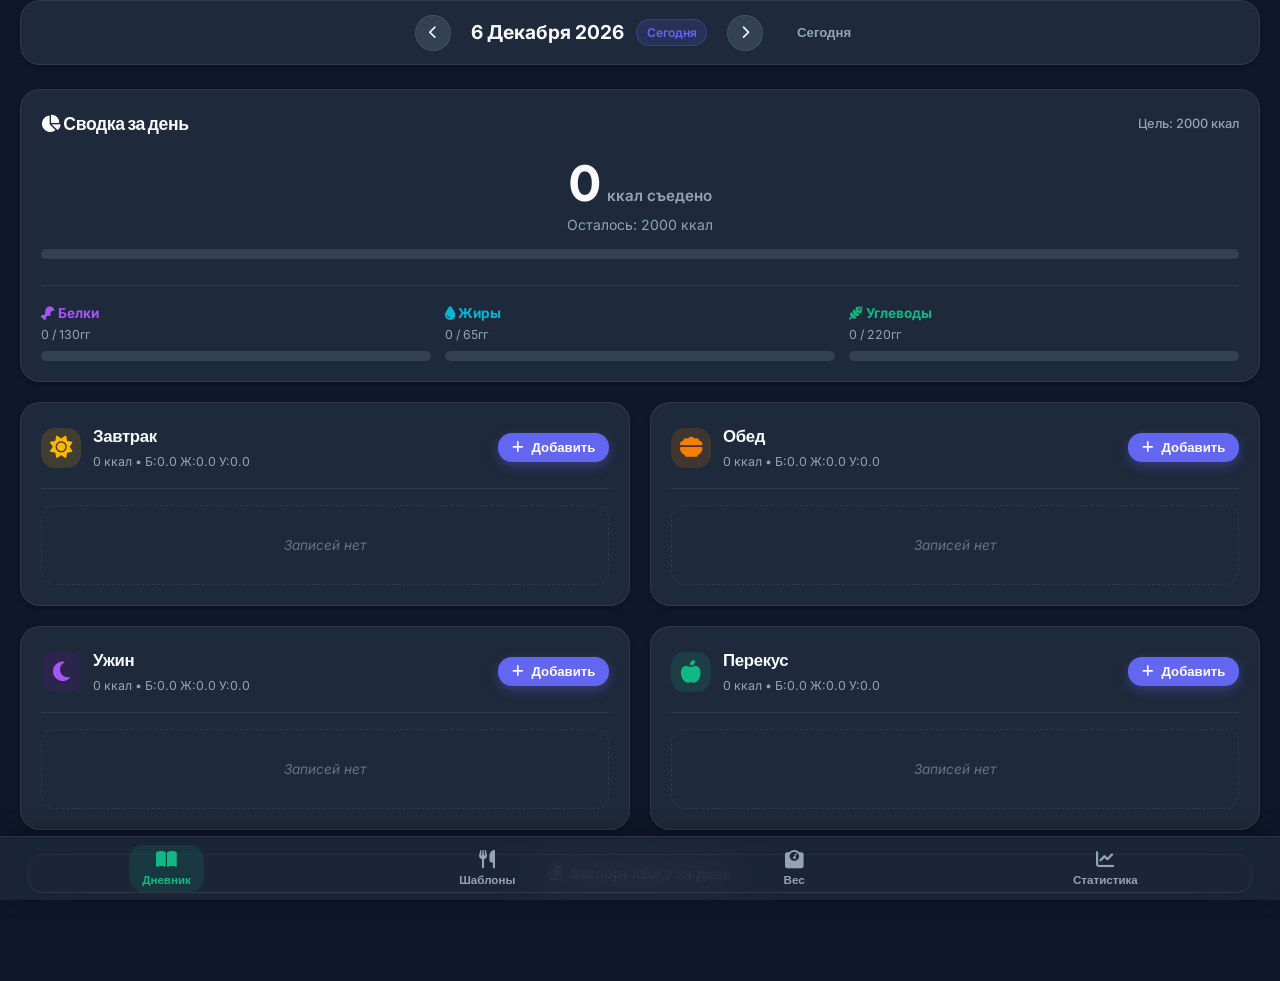
==== index.html @ e0cfc8c0 "Update index.html with mobile responsiveness" ====
<!DOCTYPE html>
<html lang="ru" data-theme="dark">
<head>
  <meta charset="UTF-8">
  <meta name="viewport" content="width=device-width, initial-scale=1.0, maximum-scale=1.0, user-scalable=no">
  <title>КБЖУ Трекер — Дневник и Шаблоны питания</title>

  <!-- Google Fonts: Inter & Plus Jakarta Sans -->
  <link rel="preconnect" href="https://fonts.googleapis.com">
  <link rel="preconnect" href="https://fonts.gstatic.com" crossorigin>
  <link href="https://fonts.googleapis.com/css2?family=Inter:wght@300;400;500;600;700&family=Plus+Jakarta+Sans:wght@600;700;800&display=swap" rel="stylesheet">
  
  <!-- FontAwesome for crisp icons -->
  <link rel="stylesheet" href="https://cdnjs.cloudflare.com/ajax/libs/font-awesome/6.4.0/css/all.min.css">
  
  <!-- Custom Styles -->
  <link rel="stylesheet" href="css/styles.css?v=16.0">
</head>
<body>
  <div id="app" class="app-container">

    <!-- Main Container Content -->
    <main class="app-body">
      
      <!-- TAB 1: DASHBOARD (ГЛАВНАЯ / ДНЕВНИК) -->
      <section id="tab-dashboard" class="tab-page active">
        <!-- Compact Date Bar -->
        <div class="date-bar card">
          <button id="prevDateBtn" class="icon-btn-circle" title="Предыдущий день"><i class="fa-solid fa-chevron-left"></i></button>
          <div class="date-display-wrapper">
            <input type="date" id="datePickerInput" class="date-input-hidden">
            <div id="currentDateDisplay" class="date-display-text">
              <span id="dateTextMain">31 Июля 2026</span>
              <span id="dateSubText" class="badge-today">Сегодня</span>
            </div>
          </div>
          <button id="nextDateBtn" class="icon-btn-circle" title="Следующий день"><i class="fa-solid fa-chevron-right"></i></button>
          <button id="todayBtn" class="btn btn-ghost btn-sm">Сегодня</button>
        </div>

        <!-- Unified KBJU Summary Card -->
        <div class="summary-app-card card">
          <div class="summary-card-header">
            <h3><i class="fa-solid fa-chart-pie"></i> Сводка за день</h3>
            <span id="caloriesTarget" class="target-val">Цель: 2000 ккал</span>
          </div>

          <div class="calories-main-box">
            <div class="calories-num-group">
              <span id="caloriesCurrent" class="calories-big-num">0</span>
              <span class="unit">ккал съедено</span>
            </div>
            <div id="caloriesStatus" class="calories-sub-status">Осталось: 2000 ккал</div>

            <div class="progress-bar-container calories-main-bar">
              <div id="caloriesBar" class="progress-bar-fill calories-bar" style="width: 0%"></div>
            </div>
          </div>

          <hr class="summary-divider">

          <div class="macro-breakdown-grid">
            <!-- Protein -->
            <div class="macro-mini-item">
              <div class="macro-mini-header">
                <span class="macro-mini-name protein-color"><i class="fa-solid fa-drumstick-bite"></i> Белки</span>
                <span class="macro-mini-vals"><span id="proteinCurrent">0</span> / <span id="proteinTarget">130</span>г</span>
              </div>
              <div class="progress-bar-container mini-bar">
                <div id="proteinBar" class="progress-bar-fill protein-bar" style="width: 0%"></div>
              </div>
            </div>

            <!-- Fat -->
            <div class="macro-mini-item">
              <div class="macro-mini-header">
                <span class="macro-mini-name fat-color"><i class="fa-solid fa-droplet"></i> Жиры</span>
                <span class="macro-mini-vals"><span id="fatCurrent">0</span> / <span id="fatTarget">65</span>г</span>
              </div>
              <div class="progress-bar-container mini-bar">
                <div id="fatBar" class="progress-bar-fill fat-bar" style="width: 0%"></div>
              </div>
            </div>

            <!-- Carbs -->
            <div class="macro-mini-item">
              <div class="macro-mini-header">
                <span class="macro-mini-name carbs-color"><i class="fa-solid fa-wheat-awn"></i> Углеводы</span>
                <span class="macro-mini-vals"><span id="carbsCurrent">0</span> / <span id="carbsTarget">220</span>г</span>
              </div>
              <div class="progress-bar-container mini-bar">
                <div id="carbsBar" class="progress-bar-fill carbs-bar" style="width: 0%"></div>
              </div>
            </div>
          </div>
        </div>

        <!-- Meals Grid Section (4 categories: Завтрак, Обед, Ужин, Перекус) -->
        <div class="meals-grid">
          <!-- Breakfast Category -->
          <div class="meal-category-card card" data-meal-type="breakfast">
            <div class="meal-header">
              <div class="meal-title-group">
                <i class="fa-solid fa-sun meal-icon breakfast-icon"></i>
                <div>
                  <h3>Завтрак</h3>
                  <span id="breakfastSummary" class="meal-summary">0 ккал • Б:0 Ж:0 У:0</span>
                </div>
              </div>
              <button class="btn btn-sm btn-primary add-meal-btn" data-meal-type="breakfast">
                <i class="fa-solid fa-plus"></i> Добавить
              </button>
            </div>
            <div id="breakfastItems" class="meal-items-list">
              <div class="empty-meal-hint">Записей нет</div>
            </div>
          </div>

          <!-- Lunch Category -->
          <div class="meal-category-card card" data-meal-type="lunch">
            <div class="meal-header">
              <div class="meal-title-group">
                <i class="fa-solid fa-bowl-food meal-icon lunch-icon"></i>
                <div>
                  <h3>Обед</h3>
                  <span id="lunchSummary" class="meal-summary">0 ккал • Б:0 Ж:0 У:0</span>
                </div>
              </div>
              <button class="btn btn-sm btn-primary add-meal-btn" data-meal-type="lunch">
                <i class="fa-solid fa-plus"></i> Добавить
              </button>
            </div>
            <div id="lunchItems" class="meal-items-list">
              <div class="empty-meal-hint">Записей нет</div>
            </div>
          </div>

          <!-- Dinner Category -->
          <div class="meal-category-card card" data-meal-type="dinner">
            <div class="meal-header">
              <div class="meal-title-group">
                <i class="fa-solid fa-moon meal-icon dinner-icon"></i>
                <div>
                  <h3>Ужин</h3>
                  <span id="dinnerSummary" class="meal-summary">0 ккал • Б:0 Ж:0 У:0</span>
                </div>
              </div>
              <button class="btn btn-sm btn-primary add-meal-btn" data-meal-type="dinner">
                <i class="fa-solid fa-plus"></i> Добавить
              </button>
            </div>
            <div id="dinnerItems" class="meal-items-list">
              <div class="empty-meal-hint">Записей нет</div>
            </div>
          </div>

          <!-- Snack Category -->
          <div class="meal-category-card card" data-meal-type="snack">
            <div class="meal-header">
              <div class="meal-title-group">
                <i class="fa-solid fa-apple-whole meal-icon snack-icon"></i>
                <div>
                  <h3>Перекус</h3>
                  <span id="snackSummary" class="meal-summary">0 ккал • Б:0 Ж:0 У:0</span>
                </div>
              </div>
              <button class="btn btn-sm btn-primary add-meal-btn" data-meal-type="snack">
                <i class="fa-solid fa-plus"></i> Добавить
              </button>
            </div>
            <div id="snackItems" class="meal-items-list">
              <div class="empty-meal-hint">Записей нет</div>
            </div>
          </div>
        </div>
        
        <!-- Export Day Button -->
        <div style="margin-top: 1.5rem; padding: 0 0.5rem;">
          <button id="exportDayBtn" class="btn btn-outline" style="width: 100%; border-color: var(--primary); color: var(--primary);">
            <i class="fa-solid fa-copy"></i> Экспорт КБЖУ за день
          </button>
        </div>
      </section>

      <!-- TAB 2: TEMPLATES (ШАБЛОНЫ) -->
      <section id="tab-templates" class="tab-page">
        <div class="section-header-bar">
          <div class="section-title">
            <!-- Header removed -->
            <p>Быстрый выбор готовых позиций и наборов</p>
          </div>
          <div class="section-actions">
            <button id="createTemplateBtn" class="btn btn-primary">
              <i class="fa-solid fa-plus"></i> Создать шаблон
            </button>
            <button id="openJsonImportBtn" class="btn btn-outline">
              <i class="fa-solid fa-file-code"></i> Загрузить JSON
            </button>
          </div>
        </div>

        <!-- Search & Filter Bar -->
        <div class="card filter-bar">
          <div class="search-input-group">
            <i class="fa-solid fa-magnifying-glass search-icon"></i>
            <input type="text" id="templateSearchInput" class="form-control" placeholder="Поиск по названию...">
          </div>
          <div class="category-filters">
            <button class="filter-chip active" data-filter="all">Все</button>
            <button class="filter-chip" data-filter="breakfast">Завтрак</button>
            <button class="filter-chip" data-filter="lunch">Обед</button>
            <button class="filter-chip" data-filter="dinner">Ужин</button>
            <button class="filter-chip" data-filter="snack">Перекус</button>
          </div>
        </div>

        <!-- Templates Grid List -->
        <div id="templatesGrid" class="templates-grid">
          <!-- Dynamically populated -->
        </div>
      </section>

      <!-- TAB 3: WEIGHT TRACKER (ОТСЛЕЖИВАНИЕ ВЕСА) -->
      <section id="tab-weight" class="tab-page">
        <div class="section-header-bar">
          <div class="section-title">
            <!-- Header removed -->
            <p>Ежедневный учет массы тела с шагом 0.1 кг</p>
          </div>
        </div>

        <div class="weight-dashboard-grid">
          <!-- Weight Logger Card -->
          <div class="card weight-logger-card">
            <h3>Запись веса на сегодня</h3>
            <div class="weight-stepper-container">
              <button id="weightMinusBtn" class="stepper-btn btn-minus" title="-0.1 кг">
                <i class="fa-solid fa-minus"></i> 0.1
              </button>
              <div class="weight-input-box">
                <input type="number" id="weightInput" step="0.1" min="20" max="300" placeholder="70.0">
                <span class="unit">кг</span>
              </div>
              <button id="weightPlusBtn" class="stepper-btn btn-plus" title="+0.1 кг">
                <i class="fa-solid fa-plus"></i> 0.1
              </button>
            </div>
            <button id="saveWeightBtn" class="btn btn-primary btn-block">Сохранить вес</button>
          </div>

          <!-- Weight Stats Summary Card -->
          <div class="card weight-stats-card">
            <h3>Статистика веса</h3>
            <div class="weight-metrics">
              <div class="metric-item">
                <span class="metric-lbl">Текущий вес</span>
                <span id="currentWeightVal" class="metric-val">-- кг</span>
              </div>
              <div class="metric-item">
                <span class="metric-lbl">Изменение (7д)</span>
                <span id="weightDiff7d" class="metric-val">-- кг</span>
              </div>
              <div class="metric-item">
                <span class="metric-lbl">Мин / Макс</span>
                <span id="weightMinMax" class="metric-val">-- / -- кг</span>
              </div>
            </div>
          </div>
        </div>

        <!-- Weight Chart Card -->
        <div class="card weight-chart-card">
          <div class="card-header-flex">
            <h3>График изменения веса</h3>
            <div class="time-range-selector">
              <button class="range-btn active" data-range="7d">7д</button>
              <button class="range-btn" data-range="30d">30д</button>
              <button class="range-btn" data-range="all">Всё время</button>
            </div>
          </div>
          <div class="chart-container">
            <canvas id="weightCanvas" height="240"></canvas>
          </div>
        </div>

        <!-- Weight History Table Card -->
        <div class="card weight-table-card">
          <h3>История взвешиваний</h3>
          <div class="table-responsive">
            <table class="data-table">
              <thead>
                <tr>
                  <th>Дата</th>
                  <th>Вес (кг)</th>
                  <th>Изменение</th>
                  <th>Действия</th>
                </tr>
              </thead>
              <tbody id="weightHistoryTableBody">
                <!-- Dynamically populated -->
              </tbody>
            </table>
          </div>
        </div>
      </section>

      <!-- TAB 4: CALENDAR & STATS (КАЛЕНДАРЬ И НАСТРОЙКИ) -->
      <section id="tab-calendar" class="tab-page">
        <!-- Settings & Tools Card inside Statistics Tab -->
        <div class="card settings-toolbar-card">
          <div class="toolbar-header" style="display: flex; justify-content: space-between; align-items: center;">
            <h3><i class="fa-solid fa-gear"></i> Настройки приложения</h3>
            <span class="app-version-badge" style="font-size: 0.85rem; color: var(--text-muted); background: var(--bg-hover); padding: 2px 8px; border-radius: 12px;">v16.0</span>
          </div>
          <div class="toolbar-actions-grid">
            <button id="themeToggleBtn" class="btn btn-secondary">
              <i class="fa-solid fa-moon"></i> <span>Тема оформления</span>
            </button>
            <button id="goalSettingsBtn" class="btn btn-primary">
              <i class="fa-solid fa-bullseye"></i> <span>Настроить цели КБЖУ</span>
            </button>
            <button id="backupBtn" class="btn btn-outline">
              <i class="fa-solid fa-database"></i> <span>Резервная копия</span>
            </button>
          </div>
        </div>

        <!-- Cloud Database Sync Card -->
        <div class="card cloud-sync-card">
          <div class="cloud-sync-header">
            <div class="title-with-badge">
              <h3><i class="fa-solid fa-cloud-arrow-up calories-color"></i> Облачная база данных (Cloud DB)</h3>
              <span id="cloudSyncStatusBadge" class="sync-badge offline"><i class="fa-solid fa-circle"></i> Локально</span>
            </div>
          </div>
          <p class="cloud-sync-desc">Введите ваш код доступа (например, <b>7788</b> или ник), чтобы записи сохранялись в Онлайн БД и автоматически синхронизировались между телефоном и ПК!</p>
          
          <div class="cloud-sync-form">
            <input type="text" id="cloudSyncKeyInput" class="form-control">
            <button id="connectCloudBtn" class="btn btn-primary">
              <i class="fa-solid fa-plug"></i> Подключить БД
            </button>
            <button id="syncNowBtn" class="btn btn-outline" title="Синхронизировать сейчас">
              <i class="fa-solid fa-rotate"></i>
            </button>
          </div>
        </div>

        <div class="stats-summary-grid">
          <!-- 7-Day Average Card -->
          <div class="card stat-card">
            <div class="stat-card-title">
              <i class="fa-solid fa-chart-line calories-color"></i> Среднее за 7 дней
            </div>
            <div class="stat-values-row">
              <div class="stat-item">
                <span class="stat-num calories-color" id="avg7Calories">0</span>
                <span class="stat-lbl">ккал</span>
              </div>
              <div class="stat-item">
                <span class="stat-num protein-color" id="avg7Protein">0г</span>
                <span class="stat-lbl">Белок</span>
              </div>
              <div class="stat-item">
                <span class="stat-num fat-color" id="avg7Fat">0г</span>
                <span class="stat-lbl">Жир</span>
              </div>
              <div class="stat-item">
                <span class="stat-num carbs-color" id="avg7Carbs">0г</span>
                <span class="stat-lbl">Углевод</span>
              </div>
            </div>
          </div>

          <!-- 30-Day Average Card -->
          <div class="card stat-card">
            <div class="stat-card-title">
              <i class="fa-solid fa-calendar-check protein-color"></i> Среднее за 30 дней
            </div>
            <div class="stat-values-row">
              <div class="stat-item">
                <span class="stat-num calories-color" id="avgMonthCalories">0</span>
                <span class="stat-lbl">ккал</span>
              </div>
              <div class="stat-item">
                <span class="stat-num protein-color" id="avgMonthProtein">0г</span>
                <span class="stat-lbl">Белок</span>
              </div>
              <div class="stat-item">
                <span class="stat-num fat-color" id="avgMonthFat">0г</span>
                <span class="stat-lbl">Жир</span>
              </div>
              <div class="stat-item">
                <span class="stat-num carbs-color" id="avgMonthCarbs">0г</span>
                <span class="stat-lbl">Углевод</span>
              </div>
            </div>
          </div>
        </div>

        <!-- Calendar Section -->
        <div class="card calendar-card">
          <div class="calendar-header-bar">
            <div class="month-nav">
              <button id="calPrevMonthBtn" class="icon-btn-circle"><i class="fa-solid fa-chevron-left"></i></button>
              <h3 id="calendarMonthYearText">Июль 2026</h3>
              <button id="calNextMonthBtn" class="icon-btn-circle"><i class="fa-solid fa-chevron-right"></i></button>
            </div>
            <div class="calendar-legend">
              <span class="legend-item"><span class="dot dot-success"></span> Норма</span>
              <span class="legend-item"><span class="dot dot-warning"></span> Перебор</span>
              <span class="legend-item"><span class="dot dot-partial"></span> Частично</span>
            </div>
          </div>

          <!-- Calendar Grid -->
          <div class="calendar-weekdays">
            <span>Пн</span><span>Вт</span><span>Ср</span><span>Чт</span><span>Пт</span><span>Сб</span><span>Вс</span>
          </div>
          <div id="calendarDaysGrid" class="calendar-days-grid">
            <!-- Dynamically generated calendar grid -->
          </div>
        </div>

        <!-- Additional Nutrition Trend Charts -->
        <div class="card nutrition-chart-card">
          <h3>Динамика калорий за последние 14 дней</h3>
          <div class="chart-container">
            <canvas id="nutritionCanvas" height="220"></canvas>
          </div>
        </div>
      </section>

    </main>
  </div>

  <!-- MODALS -->

  <!-- 1. Add Meal from Template or Custom Modal -->
  <div id="addMealModal" class="modal-backdrop hidden">
    <div class="modal-card">
      <div class="modal-header">
        <h3 id="addMealModalTitle">Добавить блюдо</h3>
        <button class="modal-close-btn" data-close-modal="addMealModal"><i class="fa-solid fa-xmark"></i></button>
      </div>
      
      <!-- Tabs inside modal: Saved Templates vs Custom Ad-hoc -->
      <div class="modal-tabs">
        <button class="modal-tab-btn active" data-modal-tab="from-template">
          <i class="fa-solid fa-list-check"></i> Из шаблонов
        </button>
        <button class="modal-tab-btn" data-modal-tab="custom-entry">
          <i class="fa-solid fa-pen"></i> Ввести вручную
        </button>
      </div>

      <div class="modal-body">
        <!-- Sub-tab 1: Select Template -->
        <div id="modalTabFromTemplate" class="modal-tab-content active">
          <div class="form-group">
            <label>Выберите шаблон:</label>
            <select id="modalTemplateSelect" class="form-control">
              <!-- Dynamically populated -->
            </select>
          </div>

          <div class="form-group" style="margin-bottom: 1.5rem;">
            <div style="display: flex; justify-content: space-between; align-items: baseline; margin-bottom: 0.75rem;">
              <label style="margin:0;">Порция (коэффициент):</label>
              <div id="coeffDisplay" style="font-size: 1.5rem; font-weight: 800; color: var(--primary); background: var(--bg-hover); padding: 4px 12px; border-radius: 8px;">1.0x</div>
            </div>
            
            <div class="slider-container" style="background: var(--bg-secondary); border-radius: 12px; padding: 1rem; border: 1px solid var(--border);">
              
              <div class="slider-group" style="margin-bottom: 1rem;">
                <div style="display:flex; justify-content:space-between; font-size:0.8rem; color:var(--text-muted); margin-bottom:0.5rem; font-weight: 600;">
                  <span>Единицы (0-10)</span>
                  <span id="unitsValueVal">1</span>
                </div>
                <input type="range" id="coeffUnits" class="styled-slider" min="0" max="10" step="1" value="1">
              </div>

              <div class="slider-group">
                <div style="display:flex; justify-content:space-between; font-size:0.8rem; color:var(--text-muted); margin-bottom:0.5rem; font-weight: 600;">
                  <span>Десятые (0.0-0.9)</span>
                  <span id="tenthsValueVal">.0</span>
                </div>
                <input type="range" id="coeffTenths" class="styled-slider tenths-slider" min="0" max="9" step="1" value="0">
              </div>
              
            </div>
          </div>

          <div id="templatePreviewBox" class="template-preview-box hidden">
            <div id="prevTemplateName" class="preview-title">Название шаблона</div>
            <div class="preview-kbju">
              <span id="prevTemplateCal" class="tag tag-cal">0 ккал</span>
              <span id="prevTemplateP" class="tag tag-p">Б: 0г</span>
              <span id="prevTemplateF" class="tag tag-f">Ж: 0г</span>
              <span id="prevTemplateC" class="tag tag-c">У: 0г</span>
            </div>
          </div>
        </div>

        <!-- Sub-tab 2: Custom Manual Entry -->
        <div id="modalTabCustomEntry" class="modal-tab-content">
          <div class="form-group">
            <label>Название блюда:</label>
            <input type="text" id="customMealName" class="form-control">
          </div>
          <div class="form-row-2">
            <div class="form-group">
              <label>Калории (ккал):</label>
              <input type="number" id="customMealCal" class="form-control" min="0">
            </div>
            <div class="form-group">
              <label>Белки (г):</label>
              <input type="number" id="customMealP" class="form-control" min="0" step="0.1">
            </div>
          </div>
          <div class="form-row-2">
            <div class="form-group">
              <label>Жиры (г):</label>
              <input type="number" id="customMealF" class="form-control" min="0" step="0.1">
            </div>
            <div class="form-group">
              <label>Углеводы (г):</label>
              <input type="number" id="customMealC" class="form-control" min="0" step="0.1">
            </div>
          </div>
        </div>
      </div>

      <div class="modal-footer">
        <button class="btn btn-secondary" data-close-modal="addMealModal">Отмена</button>
        <button id="submitAddMealBtn" class="btn btn-primary">Добавить</button>
      </div>
    </div>
  </div>

  <!-- 2. Create / Edit Template Modal -->
  <div id="templateEditModal" class="modal-backdrop hidden">
    <div class="modal-card">
      <div class="modal-header">
        <h3 id="templateModalTitle">Создать шаблон</h3>
        <button class="modal-close-btn" data-close-modal="templateEditModal"><i class="fa-solid fa-xmark"></i></button>
      </div>
      <div class="modal-body">
        <input type="hidden" id="editTemplateId">
        <div class="form-group">
          <label>Название шаблона:</label>
          <input type="text" id="tplNameInput" class="form-control">
        </div>
        <div class="form-group">
          <label>Категория по умолчанию:</label>
          <select id="tplCategoryInput" class="form-control">
            <option value="breakfast">Завтрак</option>
            <option value="lunch">Обед</option>
            <option value="dinner">Ужин</option>
            <option value="snack">Перекус</option>
          </select>
        </div>
        <div class="form-row-2">
          <div class="form-group">
            <label>Калории (ккал):</label>
            <input type="number" id="tplCalInput" class="form-control" min="0">
          </div>
          <div class="form-group">
            <label>Белки (г):</label>
            <input type="number" id="tplPInput" class="form-control" min="0" step="0.1">
          </div>
        </div>
        <div class="form-row-2">
          <div class="form-group">
            <label>Жиры (г):</label>
            <input type="number" id="tplFInput" class="form-control" min="0" step="0.1">
          </div>
          <div class="form-group">
            <label>Углеводы (г):</label>
            <input type="number" id="tplCInput" class="form-control" min="0" step="0.1">
          </div>
        </div>
        <p class="form-note"><i class="fa-solid fa-circle-info"></i> Изменение шаблона не изменит ранее записанные в дневник блюда.</p>
      </div>
      <div class="modal-footer">
        <button class="btn btn-secondary" data-close-modal="templateEditModal">Отмена</button>
        <button id="saveTemplateBtn" class="btn btn-primary">Сохранить шаблон</button>
      </div>
    </div>
  </div>

  <!-- 3. Bulk JSON Import / Export Modal -->
  <div id="jsonImportModal" class="modal-backdrop hidden">
    <div class="modal-card modal-lg">
      <div class="modal-header">
        <h3>Импорт шаблонов из JSON текста</h3>
        <button class="modal-close-btn" data-close-modal="jsonImportModal"><i class="fa-solid fa-xmark"></i></button>
      </div>
      <div class="modal-body">
        <p class="modal-desc">Вставьте скопированный JSON текст с блюдами в поле ниже и нажмите <b>«Загрузить шаблоны»</b>.</p>

        <div class="json-tools-bar" style="display: flex; gap: 0.5rem; flex-wrap: wrap; margin-bottom: 1rem; align-items: center;">
          <button id="insertSampleJsonBtn" class="btn btn-primary btn-sm">
            <i class="fa-solid fa-code"></i> Вставить пример JSON
          </button>
          <button id="copyJsonBtn" class="btn btn-ghost btn-sm">
            <i class="fa-solid fa-copy"></i> Скопировать текущие шаблоны
          </button>
        </div>

        <div class="form-group">
          <textarea id="jsonInputTextarea" class="form-control code-textarea" rows="10"></textarea>
        </div>

        <div id="jsonValidationAlert" class="alert hidden"></div>
      </div>
      <div class="modal-footer">
        <button class="btn btn-secondary" data-close-modal="jsonImportModal">Отмена</button>
        <button id="submitImportJsonBtn" class="btn btn-primary">Загрузить шаблоны</button>
      </div>
    </div>
  </div>

  <!-- 4. Goal Settings Modal -->
  <div id="goalSettingsModal" class="modal-backdrop hidden">
    <div class="modal-card">
      <div class="modal-header">
        <h3>Настройки целей КБЖУ</h3>
        <button class="modal-close-btn" data-close-modal="goalSettingsModal"><i class="fa-solid fa-xmark"></i></button>
      </div>
      <div class="modal-body">
        <div class="form-group">
          <label>Калории (ккал):</label>
          <input type="number" id="goalCalInput" class="form-control" min="500" max="10000" step="50">
        </div>
        <div class="form-row-3">
          <div class="form-group">
            <label>Белки (г):</label>
            <input type="number" id="goalPInput" class="form-control" min="10" max="500" step="1">
          </div>
          <div class="form-group">
            <label>Жиры (г):</label>
            <input type="number" id="goalFInput" class="form-control" min="10" max="500" step="1">
          </div>
          <div class="form-group">
            <label>Углеводы (г):</label>
            <input type="number" id="goalCInput" class="form-control" min="10" max="1000" step="1">
          </div>
        </div>
      </div>
      <div class="modal-footer">
        <button class="btn btn-secondary" data-close-modal="goalSettingsModal">Отмена</button>
        <button id="saveGoalsBtn" class="btn btn-primary">Сохранить цели</button>
      </div>
    </div>
  </div>

  <!-- 5. Backup / Restore Modal -->
  <div id="backupModal" class="modal-backdrop hidden">
    <div class="modal-card">
      <div class="modal-header">
        <h3>Резервное копирование и восстановление</h3>
        <button class="modal-close-btn" data-close-modal="backupModal"><i class="fa-solid fa-xmark"></i></button>
      </div>
      <div class="modal-body">
        <div class="backup-option">
          <h4>Экспорт данных</h4>
          <p>Скопируйте весь текст бэкапа вашего дневника, шаблонов и веса.</p>
          <button id="exportBackupFileBtn" class="btn btn-outline btn-block">
            <i class="fa-solid fa-copy"></i> Скопировать бэкап в буфер (JSON)
          </button>
        </div>

        <hr class="divider">

        <div class="backup-option">
          <h4>Восстановление из JSON текста</h4>
          <p>Вставьте скопированный текст бэкапа ниже и нажмите «Восстановить»:</p>
          <div class="form-group" style="margin-top: 0.5rem;">
            <textarea id="importBackupTextarea" class="form-control code-textarea" rows="5"></textarea>
          </div>
          <button id="triggerImportFileBtn" class="btn btn-secondary btn-block">
            <i class="fa-solid fa-rotate-left"></i> Восстановить данные
          </button>
        </div>
      </div>
    </div>
  </div>

  <!-- Toast Notification Container -->
  <div id="toastContainer" class="toast-container"></div>

  <!-- Fixed Bottom App Navigation Bar -->
  <nav class="bottom-app-nav">
    <button class="nav-btn active" data-tab="dashboard">
      <i class="fa-solid fa-book-open"></i>
      <span>Дневник</span>
    </button>
    <button class="nav-btn" data-tab="templates">
      <i class="fa-solid fa-utensils"></i>
      <span>Шаблоны</span>
    </button>
    <button class="nav-btn" data-tab="weight">
      <i class="fa-solid fa-weight-scale"></i>
      <span>Вес</span>
    </button>
    <button class="nav-btn" data-tab="calendar">
      <i class="fa-solid fa-chart-line"></i>
      <span>Статистика</span>
    </button>
  </nav>

  <!-- JavaScript App Logic -->
  <script src="js/app.js?v=16.1"></script>
</body>
</html>
---- css/styles.css ----
/* ==========================================================================
   КБЖУ Трекер — Custom Design System & Modern CSS
   Dark & Light Modes, Glassmorphism, Vibrantly Colored Gauges & Micro-Animations
   ========================================================================== */

/* --- CSS Variables & Color Palettes --- */
:root {
  /* Brand Colors */
  --color-primary: #6366f1;
  --color-primary-hover: #4f46e5;
  --color-primary-glow: rgba(99, 102, 241, 0.35);

  /* Macros Palette */
  --calories-color: #ff6b35;
  --calories-glow: rgba(255, 107, 53, 0.4);
  --calories-gradient: linear-gradient(135deg, #ff6b35 0%, #f7c59f 100%);

  --protein-color: #a855f7;
  --protein-glow: rgba(168, 85, 247, 0.4);
  --protein-gradient: linear-gradient(135deg, #8b5cf6 0%, #c084fc 100%);

  --fat-color: #06b6d4;
  --fat-glow: rgba(6, 182, 212, 0.4);
  --fat-gradient: linear-gradient(135deg, #0284c7 0%, #38bdf8 100%);

  --carbs-color: #10b981;
  --carbs-glow: rgba(16, 185, 129, 0.4);
  --carbs-gradient: linear-gradient(135deg, #059669 0%, #34d399 100%);

  --overgoal-color: #ef4444;
  --overgoal-glow: rgba(239, 68, 68, 0.45);

  /* Dark Mode Defaults */
  --bg-main: #0f172a;
  --bg-surface: #1e293b;
  --bg-surface-elevated: #334155;
  --bg-glass: rgba(30, 41, 59, 0.75);
  
  --text-main: #f8fafc;
  --text-muted: #94a3b8;
  --text-subtle: #64748b;
  
  --border-color: rgba(255, 255, 255, 0.08);
  --border-color-hover: rgba(255, 255, 255, 0.16);

  --shadow-sm: 0 2px 4px rgba(0, 0, 0, 0.2);
  --shadow-md: 0 4px 12px rgba(0, 0, 0, 0.3);
  --shadow-lg: 0 10px 25px rgba(0, 0, 0, 0.4);

  --radius-sm: 8px;
  --radius-md: 14px;
  --radius-lg: 20px;
  --radius-full: 9999px;

  --transition-fast: 0.2s cubic-bezier(0.4, 0, 0.2, 1);
  --transition-normal: 0.3s cubic-bezier(0.4, 0, 0.2, 1);
}

/* Light Theme Overrides */
[data-theme="light"] {
  --bg-main: #f1f5f9;
  --bg-surface: #ffffff;
  --bg-surface-elevated: #f8fafc;
  --bg-glass: rgba(255, 255, 255, 0.85);

  --text-main: #0f172a;
  --text-muted: #475569;
  --text-subtle: #94a3b8;

  --border-color: rgba(0, 0, 0, 0.08);
  --border-color-hover: rgba(0, 0, 0, 0.16);

  --shadow-sm: 0 2px 4px rgba(0, 0, 0, 0.05);
  --shadow-md: 0 4px 12px rgba(0, 0, 0, 0.08);
  --shadow-lg: 0 10px 25px rgba(0, 0, 0, 0.12);
}

/* --- Base Reset & Typography --- */
* {
  box-sizing: border-box;
  margin: 0;
  padding: 0;
}

body {
  font-family: 'Inter', system-ui, -apple-system, sans-serif;
  background-color: var(--bg-main);
  color: var(--text-main);
  line-height: 1.5;
  min-height: 100vh;
  transition: background-color var(--transition-normal), color var(--transition-normal);
}

h1, h2, h3, h4, .logo-title {
  font-family: 'Plus Jakarta Sans', sans-serif;
  letter-spacing: -0.02em;
}

/* --- Layout --- */
.app-container {
  display: flex;
  flex-direction: column;
  min-height: 100vh;
  max-width: 1280px;
  margin: 0 auto;
  padding: 0 1.25rem 5.5rem 1.25rem;
}

.app-header {
  position: sticky;
  top: 0;
  z-index: 100;
  background-color: var(--bg-glass);
  backdrop-filter: blur(16px);
  -webkit-backdrop-filter: blur(16px);
  border-bottom: 1px solid var(--border-color);
  padding: 0.85rem 1rem;
  margin: 0 -1.25rem 1.25rem -1.25rem;
}

.header-content {
  max-width: 1280px;
  margin: 0 auto;
  padding: 0 1.25rem;
  display: flex;
  align-items: center;
  justify-content: space-between;
  gap: 1rem;
}

/* Logo */
.logo-group {
  display: flex;
  align-items: center;
  gap: 0.75rem;
}

.logo-icon {
  width: 42px;
  height: 42px;
  background: var(--calories-gradient);
  border-radius: var(--radius-md);
  display: flex;
  align-items: center;
  justify-content: center;
  color: #fff;
  font-size: 1.25rem;
  box-shadow: 0 4px 14px var(--calories-glow);
}

.logo-text {
  display: flex;
  flex-direction: column;
}

.logo-title {
  font-size: 1.25rem;
  font-weight: 800;
  line-height: 1.2;
}

.logo-title .highlight {
  color: var(--color-primary);
}

.logo-subtitle {
  font-size: 0.75rem;
  color: var(--text-muted);
}

.header-actions {
  display: flex;
  align-items: center;
  gap: 0.5rem;
}

/* Fixed Bottom Mobile App Navigation Bar */
.bottom-app-nav {
  position: fixed;
  bottom: 0;
  left: 0;
  right: 0;
  height: 64px;
  z-index: 1000;
  background-color: var(--bg-glass);
  backdrop-filter: blur(20px);
  -webkit-backdrop-filter: blur(20px);
  border-top: 1px solid var(--border-color);
  display: flex;
  align-items: center;
  justify-content: space-around;
  padding: 0 0.5rem;
  box-shadow: 0 -4px 20px rgba(0, 0, 0, 0.3);
}

.bottom-app-nav .nav-btn {
  display: flex;
  flex-direction: column;
  align-items: center;
  justify-content: center;
  gap: 0.2rem;
  background: transparent;
  border: none;
  color: var(--text-muted);
  font-size: 0.725rem;
  font-weight: 600;
  cursor: pointer;
  padding: 0.4rem 0.8rem;
  border-radius: var(--radius-md);
  transition: all var(--transition-fast);
}

.bottom-app-nav .nav-btn i {
  font-size: 1.15rem;
}

.bottom-app-nav .nav-btn.active {
  color: var(--carbs-color);
  background-color: rgba(16, 185, 129, 0.12);
}

/* Unified KBJU Summary App Card */
.summary-app-card {
  margin-bottom: 1.25rem;
  padding: 1.25rem;
}

.summary-card-header {
  display: flex;
  align-items: center;
  justify-content: space-between;
  margin-bottom: 0.85rem;
}

.summary-card-header h3 {
  font-size: 1.1rem;
  font-weight: 800;
}

.calories-main-box {
  text-align: center;
  padding: 0.5rem 0;
}

.calories-num-group {
  display: flex;
  align-items: baseline;
  justify-content: center;
  gap: 0.35rem;
}

.calories-big-num {
  font-size: 3rem;
  font-weight: 800;
  font-family: 'Plus Jakarta Sans', sans-serif;
  line-height: 1;
}

.calories-num-group .unit {
  font-size: 0.95rem;
  color: var(--text-muted);
  font-weight: 600;
}

.calories-sub-status {
  font-size: 0.875rem;
  color: var(--text-muted);
  margin: 0.4rem 0 0.85rem 0;
}

.calories-main-bar {
  height: 12px;
}

.summary-divider {
  border: none;
  border-top: 1px solid var(--border-color);
  margin: 1.1rem 0;
}

.macro-breakdown-grid {
  display: grid;
  grid-template-columns: repeat(3, 1fr);
  gap: 0.85rem;
}

.macro-mini-item {
  display: flex;
  flex-direction: column;
  gap: 0.4rem;
}

.macro-mini-header {
  display: flex;
  flex-direction: column;
  gap: 0.15rem;
}

.macro-mini-name {
  font-weight: 700;
  font-size: 0.85rem;
}

.macro-mini-vals {
  font-size: 0.775rem;
  color: var(--text-muted);
}

.mini-bar {
  height: 6px;
}

/* --- Tab Pages --- */
.tab-page {
  display: none;
  animation: fadeIn 0.3s ease-out forwards;
}

.tab-page.active {
  display: block;
}

@keyframes fadeIn {
  from { opacity: 0; transform: translateY(8px); }
  to { opacity: 1; transform: translateY(0); }
}

/* --- Cards & UI Elements --- */
.card {
  background-color: var(--bg-surface);
  border: 1px solid var(--border-color);
  border-radius: var(--radius-lg);
  padding: 1.25rem;
  box-shadow: var(--shadow-sm);
  transition: border-color var(--transition-fast), box-shadow var(--transition-fast);
}

.card:hover {
  border-color: var(--border-color-hover);
}

/* --- Date Header Bar --- */
.date-bar {
  display: flex;
  align-items: center;
  justify-content: center;
  gap: 1.25rem;
  margin-bottom: 1.5rem;
  padding: 0.85rem 1.25rem;
}

.date-display-wrapper {
  position: relative;
  cursor: pointer;
}

.date-input-hidden {
  position: absolute;
  opacity: 0;
  pointer-events: auto;
  width: 100%;
  height: 100%;
  top: 0;
  left: 0;
  cursor: pointer;
}

.date-display-text {
  display: flex;
  align-items: center;
  gap: 0.75rem;
  font-size: 1.2rem;
  font-weight: 700;
  color: var(--text-main);
}

.badge-today {
  font-size: 0.75rem;
  background-color: rgba(99, 102, 241, 0.15);
  color: var(--color-primary);
  border: 1px solid rgba(99, 102, 241, 0.3);
  padding: 0.2rem 0.6rem;
  border-radius: var(--radius-full);
  font-weight: 600;
}

/* --- Buttons & Inputs --- */
.btn {
  display: inline-flex;
  align-items: center;
  justify-content: center;
  gap: 0.5rem;
  padding: 0.65rem 1.25rem;
  border-radius: var(--radius-md);
  font-weight: 600;
  font-size: 0.9rem;
  border: none;
  cursor: pointer;
  transition: all var(--transition-fast);
}

.btn-primary {
  background-color: var(--color-primary);
  color: #fff;
  box-shadow: 0 4px 12px var(--color-primary-glow);
}

.btn-primary:hover {
  background-color: var(--color-primary-hover);
  transform: translateY(-1px);
}

.btn-secondary {
  background-color: var(--bg-surface-elevated);
  color: var(--text-main);
  border: 1px solid var(--border-color);
}

.btn-secondary:hover {
  background-color: var(--border-color-hover);
}

.btn-outline {
  background: transparent;
  border: 1px solid var(--border-color);
  color: var(--text-main);
}

.btn-outline:hover {
  border-color: var(--color-primary);
  color: var(--color-primary);
}

.btn-ghost {
  background: transparent;
  color: var(--text-muted);
}

.btn-ghost:hover {
  color: var(--text-main);
  background-color: var(--border-color);
}

.btn-sm {
  padding: 0.45rem 0.85rem;
  font-size: 0.825rem;
}

.btn-block {
  width: 100%;
}

.icon-btn {
  width: 38px;
  height: 38px;
  border-radius: var(--radius-md);
  border: 1px solid var(--border-color);
  background-color: var(--bg-surface-elevated);
  color: var(--text-main);
  cursor: pointer;
  display: flex;
  align-items: center;
  justify-content: center;
  transition: all var(--transition-fast);
}

.icon-btn:hover {
  border-color: var(--color-primary);
  color: var(--color-primary);
}

.icon-btn-circle {
  width: 36px;
  height: 36px;
  border-radius: var(--radius-full);
  border: 1px solid var(--border-color);
  background-color: var(--bg-surface-elevated);
  color: var(--text-main);
  cursor: pointer;
  display: flex;
  align-items: center;
  justify-content: center;
  transition: all var(--transition-fast);
}

.icon-btn-circle:hover {
  background-color: var(--color-primary);
  color: #fff;
  border-color: var(--color-primary);
}

/* --- KBJU Summary Cards & Progress Gauges --- */
.kbju-summary-grid {
  display: grid;
  grid-template-columns: 1.4fr 1fr 1fr 1fr;
  gap: 1.25rem;
  margin-bottom: 1.5rem;
}

.kbju-card {
  display: flex;
  flex-direction: column;
  justify-content: space-between;
}

.card-header-compact {
  display: flex;
  align-items: center;
  justify-content: space-between;
  margin-bottom: 0.75rem;
}

.macro-label {
  display: flex;
  align-items: center;
  gap: 0.5rem;
  font-weight: 700;
  font-size: 0.95rem;
}

.macro-icon {
  font-size: 1.1rem;
}

.calories-color { color: var(--calories-color); }
.protein-color { color: var(--protein-color); }
.fat-color { color: var(--fat-color); }
.carbs-color { color: var(--carbs-color); }

.target-val {
  font-size: 0.8rem;
  color: var(--text-muted);
  font-weight: 500;
}

.gauge-wrapper {
  margin-bottom: 0.75rem;
}

.calories-numbers {
  display: flex;
  align-baseline: flex-end;
  gap: 0.35rem;
}

.calories-numbers .current-val {
  font-size: 2.2rem;
  font-weight: 800;
  line-height: 1;
  font-family: 'Plus Jakarta Sans', sans-serif;
}

.calories-numbers .unit {
  font-size: 0.9rem;
  color: var(--text-muted);
  font-weight: 600;
}

.calories-subtext {
  font-size: 0.825rem;
  color: var(--text-muted);
  margin-top: 0.25rem;
}

.macro-stats {
  display: flex;
  align-items: baseline;
  justify-content: space-between;
  margin-bottom: 0.75rem;
}

.macro-main-num {
  font-size: 1.6rem;
  font-weight: 800;
  line-height: 1;
  font-family: 'Plus Jakarta Sans', sans-serif;
}

.macro-main-num .unit {
  font-size: 0.85rem;
  color: var(--text-muted);
  margin-left: 0.15rem;
}

.percent-badge {
  font-size: 0.75rem;
  font-weight: 700;
  padding: 0.15rem 0.45rem;
  border-radius: var(--radius-sm);
  background-color: var(--bg-surface-elevated);
  color: var(--text-muted);
}

/* Progress Bar Container */
.progress-bar-container {
  height: 10px;
  background-color: var(--bg-surface-elevated);
  border-radius: var(--radius-full);
  overflow: hidden;
  position: relative;
}

.progress-bar-fill {
  height: 100%;
  border-radius: var(--radius-full);
  transition: width 0.5s cubic-bezier(0.4, 0, 0.2, 1), background 0.3s ease;
}

.calories-bar {
  background: var(--calories-gradient);
  box-shadow: 0 0 10px var(--calories-glow);
}

.protein-bar {
  background: var(--protein-gradient);
  box-shadow: 0 0 10px var(--protein-glow);
}

.fat-bar {
  background: var(--fat-gradient);
  box-shadow: 0 0 10px var(--fat-glow);
}

.carbs-bar {
  background: var(--carbs-gradient);
  box-shadow: 0 0 10px var(--carbs-glow);
}

.progress-bar-fill.over-goal {
  background: var(--overgoal-color) !important;
  box-shadow: 0 0 12px var(--overgoal-glow) !important;
}

/* --- Meals Section Grid --- */
.meals-grid {
  display: grid;
  grid-template-columns: repeat(2, 1fr);
  gap: 1.25rem;
}

.meal-category-card {
  display: flex;
  flex-direction: column;
}

.meal-header {
  display: flex;
  align-items: center;
  justify-content: space-between;
  padding-bottom: 1rem;
  border-bottom: 1px solid var(--border-color);
  margin-bottom: 1rem;
}

.meal-title-group {
  display: flex;
  align-items: center;
  gap: 0.75rem;
}

.meal-icon {
  font-size: 1.4rem;
  width: 40px;
  height: 40px;
  border-radius: var(--radius-md);
  display: flex;
  align-items: center;
  justify-content: center;
}

.breakfast-icon { background: rgba(255, 183, 3, 0.15); color: #ffb703; }
.lunch-icon { background: rgba(247, 127, 0, 0.15); color: #f77f00; }
.dinner-icon { background: rgba(114, 9, 183, 0.15); color: #a855f7; }
.snack-icon { background: rgba(16, 185, 129, 0.15); color: #10b981; }

.meal-header h3 {
  font-size: 1.05rem;
  font-weight: 700;
}

.meal-summary {
  font-size: 0.775rem;
  color: var(--text-muted);
}

/* Meal Items List */
.meal-items-list {
  display: flex;
  flex-direction: column;
  gap: 0.65rem;
  min-height: 80px;
}

.empty-meal-hint {
  display: flex;
  align-items: center;
  justify-content: center;
  height: 80px;
  color: var(--text-subtle);
  font-size: 0.85rem;
  font-style: italic;
  border: 1px dashed var(--border-color);
  border-radius: var(--radius-md);
}

.meal-item-row {
  display: flex;
  align-items: center;
  justify-content: space-between;
  padding: 0.75rem 0.9rem;
  background-color: var(--bg-surface-elevated);
  border-radius: var(--radius-md);
  border: 1px solid var(--border-color);
  transition: transform var(--transition-fast), border-color var(--transition-fast);
}

.meal-item-row:hover {
  border-color: var(--border-color-hover);
  transform: translateX(2px);
}

.meal-item-info {
  display: flex;
  flex-direction: column;
}

.meal-item-name {
  font-weight: 600;
  font-size: 0.9rem;
}

.meal-item-kbju {
  font-size: 0.775rem;
  color: var(--text-muted);
  display: flex;
  gap: 0.6rem;
}

.meal-item-actions {
  display: flex;
  align-items: center;
  gap: 0.35rem;
}

.icon-action-btn {
  background: transparent;
  border: none;
  color: var(--text-subtle);
  cursor: pointer;
  padding: 0.35rem;
  border-radius: var(--radius-sm);
  transition: color var(--transition-fast);
}

.icon-action-btn:hover {
  color: var(--text-main);
}

.icon-action-btn.delete-btn:hover {
  color: #ef4444;
}

/* --- TAB 2: TEMPLATES PAGE --- */
.section-header {
  display: flex;
  align-items: center;
  justify-content: space-between;
  margin-bottom: 1.25rem;
}

.section-desc {
  font-size: 0.875rem;
  color: var(--text-muted);
  margin-top: 0.2rem;
}

.section-actions {
  display: flex;
  gap: 0.75rem;
}

.filter-bar {
  display: flex;
  align-items: center;
  justify-content: space-between;
  gap: 1rem;
  margin-bottom: 1.5rem;
  padding: 0.85rem 1.25rem;
}

.search-input-group {
  display: flex;
  align-items: center;
  gap: 0.6rem;
  background-color: var(--bg-surface-elevated);
  border: 1px solid var(--border-color);
  padding: 0.5rem 0.85rem;
  border-radius: var(--radius-md);
  flex: 1;
  max-width: 400px;
}

.search-input-group input {
  background: transparent;
  border: none;
  color: var(--text-main);
  font-size: 0.875rem;
  outline: none;
  width: 100%;
}

.category-filters {
  display: flex;
  gap: 0.4rem;
}

.filter-chip {
  padding: 0.4rem 0.85rem;
  border-radius: var(--radius-full);
  border: 1px solid var(--border-color);
  background-color: var(--bg-surface-elevated);
  color: var(--text-muted);
  font-size: 0.825rem;
  font-weight: 600;
  cursor: pointer;
  transition: all var(--transition-fast);
}

.filter-chip:hover {
  color: var(--text-main);
}

.filter-chip.active {
  background-color: var(--color-primary);
  color: #fff;
  border-color: var(--color-primary);
}

.templates-grid {
  display: grid;
  grid-template-columns: repeat(auto-fill, minmax(280px, 1fr));
  gap: 1.25rem;
}

.template-card {
  display: flex;
  flex-direction: column;
  justify-content: space-between;
  position: relative;
}

.template-card-header {
  display: flex;
  align-items: flex-start;
  justify-content: space-between;
  margin-bottom: 0.85rem;
}

.template-name {
  font-size: 1rem;
  font-weight: 700;
}

.category-badge {
  font-size: 0.725rem;
  padding: 0.2rem 0.5rem;
  border-radius: var(--radius-full);
  font-weight: 600;
  text-transform: uppercase;
}

.badge-breakfast { background: rgba(255, 183, 3, 0.15); color: #ffb703; }
.badge-lunch { background: rgba(247, 127, 0, 0.15); color: #f77f00; }
.badge-dinner { background: rgba(168, 85, 247, 0.15); color: #c084fc; }
.badge-snack { background: rgba(16, 185, 129, 0.15); color: #10b981; }

.template-kbju-grid {
  display: grid;
  grid-template-columns: repeat(4, 1fr);
  gap: 0.5rem;
  background-color: var(--bg-surface-elevated);
  padding: 0.65rem;
  border-radius: var(--radius-md);
  margin-bottom: 1rem;
  text-align: center;
}

.tpl-kbju-item {
  display: flex;
  flex-direction: column;
}

.tpl-val {
  font-weight: 700;
  font-size: 0.95rem;
}

.tpl-lbl {
  font-size: 0.7rem;
  color: var(--text-muted);
}

.template-actions {
  display: flex;
  gap: 0.5rem;
}

/* --- TAB 3: WEIGHT TRACKER --- */
.weight-dashboard-grid {
  display: grid;
  grid-template-columns: 320px 1fr;
  gap: 1.25rem;
  margin-bottom: 1.5rem;
}

.weight-control-card {
  display: flex;
  flex-direction: column;
  gap: 1.25rem;
}

.weight-stepper-container {
  display: flex;
  align-items: center;
  justify-content: space-between;
  gap: 0.5rem;
  margin: 0.5rem 0;
}

.stepper-btn {
  width: 54px;
  height: 54px;
  border-radius: var(--radius-md);
  border: 1px solid var(--border-color);
  background-color: var(--bg-surface-elevated);
  color: var(--text-main);
  font-weight: 700;
  font-size: 0.85rem;
  cursor: pointer;
  display: flex;
  flex-direction: column;
  align-items: center;
  justify-content: center;
  gap: 0.1rem;
  transition: all var(--transition-fast);
}

.stepper-btn:hover {
  background-color: var(--color-primary);
  color: #fff;
  border-color: var(--color-primary);
  box-shadow: 0 4px 12px var(--color-primary-glow);
}

.weight-input-box {
  display: flex;
  align-items: baseline;
  justify-content: center;
  gap: 0.25rem;
  flex: 1;
}

.weight-input-box input {
  width: 100px;
  background: transparent;
  border: none;
  font-size: 2.2rem;
  font-weight: 800;
  font-family: 'Plus Jakarta Sans', sans-serif;
  color: var(--text-main);
  text-align: center;
  outline: none;
}

.weight-unit {
  font-size: 1.1rem;
  color: var(--text-muted);
  font-weight: 600;
}

.weight-quick-stats {
  display: grid;
  grid-template-columns: repeat(2, 1fr);
  gap: 0.75rem;
  margin-top: 0.5rem;
}

.quick-stat-box {
  background-color: var(--bg-surface-elevated);
  padding: 0.75rem;
  border-radius: var(--radius-md);
  display: flex;
  flex-direction: column;
}

.stat-title {
  font-size: 0.75rem;
  color: var(--text-muted);
}

.stat-value {
  font-size: 1.1rem;
  font-weight: 700;
  margin-top: 0.2rem;
}

.weight-chart-card {
  display: flex;
  flex-direction: column;
}

.card-header-flex {
  display: flex;
  align-items: center;
  justify-content: space-between;
  margin-bottom: 1rem;
}

.time-range-selector {
  display: flex;
  gap: 0.25rem;
}

.range-btn {
  padding: 0.3rem 0.65rem;
  font-size: 0.775rem;
  border-radius: var(--radius-sm);
  border: 1px solid var(--border-color);
  background: transparent;
  color: var(--text-muted);
  cursor: pointer;
}

.range-btn.active {
  background-color: var(--color-primary);
  color: #fff;
  border-color: var(--color-primary);
}

.chart-container {
  position: relative;
  width: 100%;
  height: 240px;
}

/* Data Table */
.data-table {
  width: 100%;
  border-collapse: collapse;
  margin-top: 1rem;
}

.data-table th, .data-table td {
  padding: 0.75rem 1rem;
  text-align: left;
  border-bottom: 1px solid var(--border-color);
}

.data-table th {
  font-size: 0.8rem;
  text-transform: uppercase;
  color: var(--text-muted);
  font-weight: 600;
}

/* --- TAB 4: CALENDAR & STATS --- */
.stats-summary-grid {
  display: grid;
  grid-template-columns: repeat(2, 1fr);
  gap: 1.25rem;
  margin-bottom: 1.5rem;
}

.stat-card {
  display: flex;
  flex-direction: column;
  gap: 0.85rem;
}

.stat-card-title {
  display: flex;
  align-items: center;
  gap: 0.5rem;
  font-weight: 700;
  font-size: 1rem;
}

.stat-values-row {
  display: grid;
  grid-template-columns: repeat(4, 1fr);
  gap: 0.5rem;
  background-color: var(--bg-surface-elevated);
  padding: 1rem;
  border-radius: var(--radius-md);
  text-align: center;
}

.stat-item {
  display: flex;
  flex-direction: column;
}

.stat-num {
  font-size: 1.3rem;
  font-weight: 800;
  font-family: 'Plus Jakarta Sans', sans-serif;
}

.stat-lbl {
  font-size: 0.725rem;
  color: var(--text-muted);
}

/* Calendar View */
.calendar-card {
  margin-bottom: 1.5rem;
}

.calendar-header-bar {
  display: flex;
  align-items: center;
  justify-content: space-between;
  margin-bottom: 1.25rem;
}

.month-nav {
  display: flex;
  align-items: center;
  gap: 1rem;
}

.month-nav h3 {
  font-size: 1.2rem;
  min-width: 160px;
  text-align: center;
}

.calendar-legend {
  display: flex;
  gap: 1rem;
  font-size: 0.8rem;
  color: var(--text-muted);
}

.legend-item {
  display: flex;
  align-items: center;
  gap: 0.35rem;
}

.dot {
  width: 8px;
  height: 8px;
  border-radius: 50%;
}

.dot-success { background-color: var(--carbs-color); }
.dot-warning { background-color: var(--calories-color); }
.dot-partial { background-color: var(--color-primary); }

.calendar-weekdays {
  display: grid;
  grid-template-columns: repeat(7, 1fr);
  text-align: center;
  font-weight: 700;
  font-size: 0.825rem;
  color: var(--text-muted);
  margin-bottom: 0.5rem;
}

.calendar-days-grid {
  display: grid;
  grid-template-columns: repeat(7, 1fr);
  gap: 0.4rem;
}

.cal-day-cell {
  aspect-ratio: 1;
  border-radius: var(--radius-md);
  background-color: var(--bg-surface-elevated);
  border: 1px solid var(--border-color);
  padding: 0.4rem;
  display: flex;
  flex-direction: column;
  justify-content: space-between;
  cursor: pointer;
  transition: all var(--transition-fast);
  position: relative;
}

.cal-day-cell:hover {
  border-color: var(--color-primary);
  transform: translateY(-2px);
}

.cal-day-cell.other-month {
  opacity: 0.3;
}

.cal-day-cell.today {
  border-color: var(--color-primary);
  box-shadow: 0 0 10px var(--color-primary-glow);
}

.cal-day-num {
  font-size: 0.85rem;
  font-weight: 700;
}

.cal-day-info {
  display: flex;
  flex-direction: column;
  font-size: 0.675rem;
  line-height: 1.2;
}

.cal-calories-badge {
  font-weight: 700;
  color: var(--calories-color);
}

.cal-weight-badge {
  color: var(--text-muted);
}

/* Settings Toolbar inside Statistics Tab */
.settings-toolbar-card {
  margin-bottom: 1.25rem;
  padding: 1.25rem;
}

.toolbar-header h3 {
  font-size: 1.1rem;
  font-weight: 800;
  margin-bottom: 1rem;
  display: flex;
  align-items: center;
  gap: 0.5rem;
}

.toolbar-actions-grid {
  display: grid;
  grid-template-columns: repeat(3, 1fr);
  gap: 0.75rem;
}

/* Cloud Sync Card */
.cloud-sync-card {
  margin-bottom: 1.25rem;
  padding: 1.25rem;
}

.cloud-sync-header .title-with-badge {
  display: flex;
  align-items: center;
  justify-content: space-between;
  gap: 0.75rem;
  flex-wrap: wrap;
  margin-bottom: 0.5rem;
}

.cloud-sync-header h3 {
  font-size: 1.1rem;
  font-weight: 800;
}

.sync-badge {
  font-size: 0.775rem;
  font-weight: 700;
  padding: 0.25rem 0.65rem;
  border-radius: var(--radius-full);
  display: inline-flex;
  align-items: center;
  gap: 0.35rem;
}

.sync-badge.online {
  background-color: rgba(16, 185, 129, 0.15);
  color: #10b981;
  border: 1px solid rgba(16, 185, 129, 0.3);
}

.sync-badge.offline {
  background-color: rgba(245, 158, 11, 0.15);
  color: #f59e0b;
  border: 1px solid rgba(245, 158, 11, 0.3);
}

.cloud-sync-desc {
  font-size: 0.85rem;
  color: var(--text-muted);
  margin-bottom: 1rem;
}

.cloud-sync-form {
  display: flex;
  gap: 0.6rem;
  align-items: center;
}

@media (max-width: 600px) {
  .cloud-sync-form {
    flex-direction: column;
    align-items: stretch;
  }
}

/* --- MODALS --- */
.modal-backdrop {
  position: fixed;
  top: 0;
  left: 0;
  width: 100vw;
  height: 100vh;
  background-color: rgba(0, 0, 0, 0.7);
  backdrop-filter: blur(8px);
  -webkit-backdrop-filter: blur(8px);
  z-index: 2000;
  display: flex;
  align-items: center;
  justify-content: center;
  padding: 1rem;
  opacity: 1;
  transition: opacity var(--transition-fast);
}

.modal-backdrop.hidden {
  display: none !important;
  opacity: 0;
  pointer-events: none;
}

.modal-card {
  background-color: var(--bg-surface);
  border: 1px solid var(--border-color);
  border-radius: var(--radius-lg);
  width: 100%;
  max-width: 480px;
  margin: auto;
  box-shadow: var(--shadow-lg);
  display: flex;
  flex-direction: column;
  overflow: hidden;
  animation: modalPop 0.25s cubic-bezier(0.4, 0, 0.2, 1);
}

.modal-card.modal-lg {
  max-width: 640px;
}

@keyframes modalPop {
  from { transform: scale(0.95); opacity: 0; }
  to { transform: scale(1); opacity: 1; }
}

.modal-header {
  display: flex;
  align-items: center;
  justify-content: space-between;
  padding: 1.1rem 1.25rem;
  border-bottom: 1px solid var(--border-color);
}

.modal-header h3 {
  font-size: 1.1rem;
}

.modal-close-btn {
  background: transparent;
  border: none;
  color: var(--text-muted);
  font-size: 1.2rem;
  cursor: pointer;
}

.modal-close-btn:hover {
  color: var(--text-main);
}

.modal-tabs {
  display: flex;
  border-bottom: 1px solid var(--border-color);
  background-color: var(--bg-surface-elevated);
}

.modal-tab-btn {
  flex: 1;
  padding: 0.75rem;
  border: none;
  background: transparent;
  color: var(--text-muted);
  font-weight: 600;
  font-size: 0.875rem;
  cursor: pointer;
  border-bottom: 2px solid transparent;
  display: flex;
  align-items: center;
  justify-content: center;
  gap: 0.5rem;
}

.modal-tab-btn.active {
  color: var(--color-primary);
  border-bottom-color: var(--color-primary);
  background-color: var(--bg-surface);
}

.modal-body {
  padding: 1.25rem;
  display: flex;
  flex-direction: column;
  gap: 1rem;
  max-height: 75vh;
  overflow-y: auto;
}

.modal-tab-content {
  display: none;
  flex-direction: column;
  gap: 1rem;
}

.modal-tab-content.active {
  display: flex;
}

.modal-footer {
  padding: 1rem 1.25rem;
  border-top: 1px solid var(--border-color);
  display: flex;
  align-items: center;
  justify-content: flex-end;
  gap: 0.75rem;
}

/* Forms */
.form-group {
  display: flex;
  flex-direction: column;
  gap: 0.4rem;
}

.form-group label {
  font-size: 0.85rem;
  font-weight: 600;
  color: var(--text-main);
}

.form-control {
  min-width: 0;
  width: 100%;
  box-sizing: border-box;
  background-color: var(--bg-surface-elevated);
  border: 1px solid var(--border-color);
  border-radius: var(--radius-md);
  padding: 0.65rem 0.85rem;
  color: var(--text-main);
  font-size: 0.9rem;
  font-family: inherit;
  outline: none;
  transition: border-color var(--transition-fast);
}

.form-control:focus {
  border-color: var(--color-primary);
  box-shadow: 0 0 0 3px var(--color-primary-glow);
}

.code-textarea {
  font-family: monospace;
  font-size: 0.85rem;
  line-height: 1.4;
  resize: vertical;
}

.form-row-2 {
  display: grid;
  grid-template-columns: repeat(2, 1fr);
  gap: 0.85rem;
}

.form-row-3 {
  display: grid;
  grid-template-columns: repeat(3, 1fr);
  gap: 0.85rem;
}

.form-note {
  font-size: 0.775rem;
  color: var(--text-muted);
  display: flex;
  align-items: center;
  gap: 0.4rem;
}

.template-preview-box {
  background-color: var(--bg-surface-elevated);
  border: 1px solid var(--border-color);
  border-radius: var(--radius-md);
  padding: 0.75rem;
  display: flex;
  flex-direction: column;
  gap: 0.4rem;
}

.preview-title {
  font-weight: 700;
  font-size: 0.9rem;
}

.preview-kbju, .template-macros, .tags-group {
  display: flex;
  flex-wrap: wrap;
  gap: 0.35rem;
}

.tag {
  font-size: 0.725rem;
  padding: 0.2rem 0.5rem;
  border-radius: var(--radius-sm);
  font-weight: 600;
  white-space: nowrap;
}

.tag-cal { background: rgba(255, 107, 53, 0.15); color: var(--calories-color); }
.tag-p { background: rgba(168, 85, 247, 0.15); color: var(--protein-color); }
.tag-f { background: rgba(6, 182, 212, 0.15); color: var(--fat-color); }
.tag-c { background: rgba(16, 185, 129, 0.15); color: var(--carbs-color); }

.portion-input-row {
  display: flex;
  align-items: center;
  gap: 0.75rem;
}

.portion-hint {
  font-size: 0.8rem;
  color: var(--text-muted);
}

.json-tools-bar {
  display: flex;
  gap: 0.5rem;
}

.alert {
  padding: 0.75rem;
  border-radius: var(--radius-md);
  font-size: 0.85rem;
}

.alert-danger {
  background-color: rgba(239, 68, 68, 0.15);
  color: #ef4444;
  border: 1px solid rgba(239, 68, 68, 0.3);
}

.alert-success {
  background-color: rgba(16, 185, 129, 0.15);
  color: #10b981;
  border: 1px solid rgba(16, 185, 129, 0.3);
}

.divider {
  border: none;
  border-top: 1px solid var(--border-color);
  margin: 0.5rem 0;
}

/* --- TOAST NOTIFICATIONS --- */
.toast-container {
  position: fixed;
  bottom: 1.5rem;
  right: 1.5rem;
  z-index: 2000;
  display: flex;
  flex-direction: column;
  gap: 0.6rem;
  pointer-events: none;
}

.toast {
  pointer-events: auto;
  background-color: var(--bg-surface);
  color: var(--text-main);
  border: 1px solid var(--border-color);
  padding: 0.75rem 1.1rem;
  border-radius: var(--radius-md);
  box-shadow: var(--shadow-lg);
  display: flex;
  align-items: center;
  gap: 0.6rem;
  font-size: 0.875rem;
  font-weight: 600;
  animation: toastSlideIn 0.3s ease-out forwards;
}

@keyframes toastSlideIn {
  from { opacity: 0; transform: translateX(30px); }
  to { opacity: 1; transform: translateX(0); }
}

.toast-success i { color: #10b981; }
.toast-info i { color: var(--color-primary); }
.toast-warning i { color: #f59e0b; }

/* Responsive Mobile Adaptation */
@media (max-width: 1024px) {
  .kbju-summary-grid {
    grid-template-columns: repeat(2, 1fr);
  }
  .weight-dashboard-grid {
    grid-template-columns: 1fr;
  }
}

@media (max-width: 768px) {
  .app-container {
    padding: 0 0.75rem 5rem 0.75rem;
  }
  
  .app-header {
    padding: 0.6rem 0.75rem;
    margin: 0 -0.75rem 1rem -0.75rem;
  }

  .header-content {
    flex-direction: column;
    gap: 0.75rem;
  }

  .logo-group {
    justify-content: space-between;
    width: 100%;
  }

  .header-actions {
    margin-left: auto;
  }

  /* Fixed Mobile Navigation Bar at bottom */
  .main-nav {
    position: fixed;
    bottom: 0;
    left: 0;
    right: 0;
    z-index: 999;
    border-radius: 0;
    border-top: 1px solid var(--border-color);
    background-color: var(--bg-glass);
    backdrop-filter: blur(20px);
    -webkit-backdrop-filter: blur(20px);
    padding: 0.5rem 0.25rem;
    justify-content: space-around;
    box-shadow: 0 -4px 20px rgba(0, 0, 0, 0.3);
  }

  .nav-btn {
    flex-direction: column;
    gap: 0.2rem;
    padding: 0.4rem 0.5rem;
    font-size: 0.725rem;
    border-radius: var(--radius-md);
  }

  .nav-btn i {
    font-size: 1.1rem;
  }

  /* Dashboard Mobile Adjustments */
  .date-bar {
    padding: 0.65rem 0.75rem;
    gap: 0.75rem;
  }

  .date-display-text {
    font-size: 1rem;
  }

  .kbju-summary-grid {
    grid-template-columns: repeat(2, 1fr);
    gap: 0.75rem;
  }

  .calories-card {
    grid-column: 1 / -1;
  }

  .meals-grid {
    grid-template-columns: 1fr;
    gap: 0.85rem;
  }

  /* Templates Filter Mobile */
  .filter-bar {
    flex-direction: column;
    align-items: stretch;
    gap: 0.75rem;
    padding: 0.85rem;
  }

  .search-input-group {
    max-width: 100%;
  }

  .category-filters {
    overflow-x: auto;
    padding-bottom: 0.25rem;
    -webkit-overflow-scrolling: touch;
  }

  .filter-chip {
    white-space: nowrap;
  }

  /* Weight Mobile */
  .weight-stepper-container {
    gap: 0.35rem;
  }

  .stepper-btn {
    width: 60px;
    height: 60px;
    font-size: 1rem;
  }

  .weight-input-box input {
    font-size: 2.5rem;
    width: 110px;
  }

  /* Stats & Calendar Mobile */
  .stats-summary-grid {
    grid-template-columns: 1fr;
    gap: 0.85rem;
  }

  .stat-values-row {
    grid-template-columns: repeat(4, 1fr);
    padding: 0.65rem 0.35rem;
  }

  .stat-num {
    font-size: 1.05rem;
  }

  .calendar-days-grid {
    gap: 0.2rem;
  }

  .cal-day-cell {
    padding: 0.25rem;
  }

  .cal-day-num {
    font-size: 0.775rem;
  }

  .cal-calories-badge {
    font-size: 0.6rem;
  }

  /* Mobile Modals Centered */
  .modal-card {
    border-radius: var(--radius-lg);
    max-height: 90vh;
    margin: auto;
  }
}

@keyframes slideUp {
  from { transform: translateY(100%); }
  to { transform: translateY(0); }
}

@media (max-width: 480px) {
  .stat-values-row {
    grid-template-columns: repeat(2, 1fr);
    gap: 0.75rem;
  }
}


/* Range Slider Styles */
.styled-slider { -webkit-appearance: none; width: 100%; height: 8px; border-radius: 4px; background: var(--border); outline: none; transition: background 0.2s; }
.styled-slider::-webkit-slider-thumb { -webkit-appearance: none; appearance: none; width: 24px; height: 24px; border-radius: 50%; background: var(--primary); cursor: pointer; border: 2px solid #fff; box-shadow: 0 2px 5px rgba(0,0,0,0.2); transition: transform 0.1s, box-shadow 0.1s; }
.styled-slider::-webkit-slider-thumb:active { transform: scale(1.15); box-shadow: 0 3px 8px rgba(0,0,0,0.3); }
.tenths-slider::-webkit-slider-thumb { background: var(--secondary); }
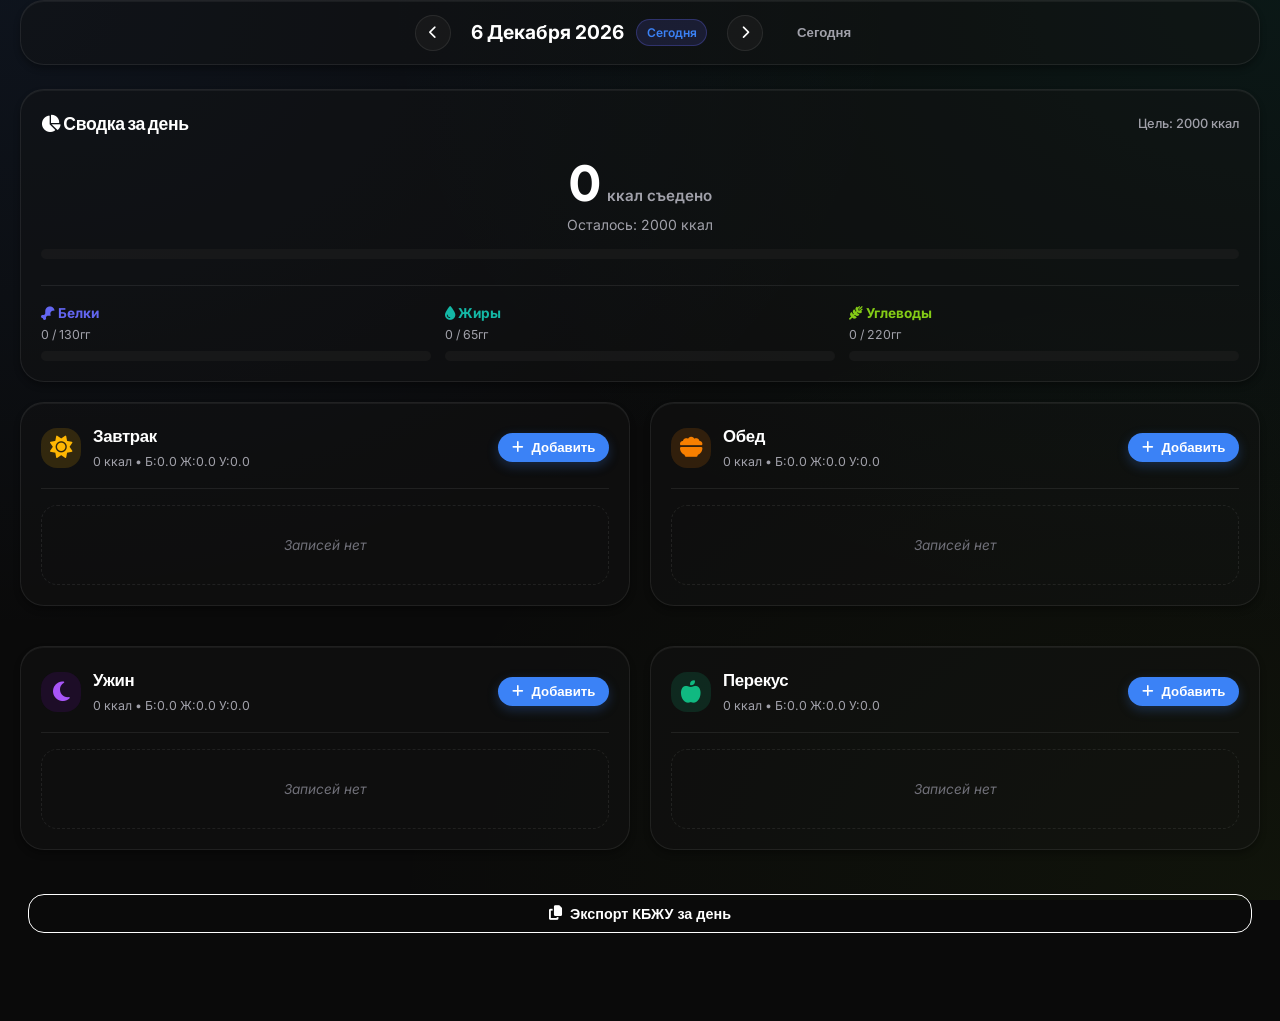
==== commit db5a90a3: "Update index.html with mobile responsiveness" ====
--- a/index.html
+++ b/index.html
@@ -14,7 +14,7 @@
   <link rel="stylesheet" href="https://cdnjs.cloudflare.com/ajax/libs/font-awesome/6.4.0/css/all.min.css">
   
   <!-- Custom Styles -->
-  <link rel="stylesheet" href="css/styles.css?v=16.0">
+  <link rel="stylesheet" href="css/styles.css?v=17.1">
 </head>
 <body>
   <div id="app" class="app-container">
@@ -310,7 +310,7 @@
         <div class="card settings-toolbar-card">
           <div class="toolbar-header" style="display: flex; justify-content: space-between; align-items: center;">
             <h3><i class="fa-solid fa-gear"></i> Настройки приложения</h3>
-            <span class="app-version-badge" style="font-size: 0.85rem; color: var(--text-muted); background: var(--bg-hover); padding: 2px 8px; border-radius: 12px;">v16.0</span>
+            <span class="app-version-badge" style="font-size: 0.85rem; color: var(--text-muted); background: var(--bg-hover); padding: 2px 8px; border-radius: 12px;">v17.1</span>
           </div>
           <div class="toolbar-actions-grid">
             <button id="themeToggleBtn" class="btn btn-secondary">
@@ -510,9 +510,15 @@
           </div>
           <div class="form-row-2">
             <div class="form-group">
+              <label>Граммовка (г):</label>
+              <input type="number" id="customMealGrams" class="form-control" min="0">
+            </div>
+            <div class="form-group">
               <label>Калории (ккал):</label>
               <input type="number" id="customMealCal" class="form-control" min="0">
             </div>
+          </div>
+          <div class="form-row-2">
             <div class="form-group">
               <label>Белки (г):</label>
               <input type="number" id="customMealP" class="form-control" min="0" step="0.1">
@@ -562,14 +568,19 @@
         </div>
         <div class="form-row-2">
           <div class="form-group">
+            <label>Граммовка (г):</label>
+            <input type="number" id="tplGramsInput" class="form-control" min="0">
+          </div>
+          <div class="form-group">
             <label>Калории (ккал):</label>
             <input type="number" id="tplCalInput" class="form-control" min="0">
           </div>
+        </div>
+        <div class="form-row-2">
           <div class="form-group">
             <label>Белки (г):</label>
             <input type="number" id="tplPInput" class="form-control" min="0" step="0.1">
           </div>
-        </div>
         <div class="form-row-2">
           <div class="form-group">
             <label>Жиры (г):</label>
@@ -711,6 +722,6 @@
   </nav>
 
   <!-- JavaScript App Logic -->
-  <script src="js/app.js?v=16.1"></script>
+  <script src="js/app.js?v=17.1"></script>
 </body>
 </html>
--- a/css/styles.css
+++ b/css/styles.css
@@ -5,74 +5,78 @@
 
 /* --- CSS Variables & Color Palettes --- */
 :root {
-  /* Brand Colors */
-  --color-primary: #6366f1;
-  --color-primary-hover: #4f46e5;
-  --color-primary-glow: rgba(99, 102, 241, 0.35);
-
-  /* Macros Palette */
-  --calories-color: #ff6b35;
-  --calories-glow: rgba(255, 107, 53, 0.4);
-  --calories-gradient: linear-gradient(135deg, #ff6b35 0%, #f7c59f 100%);
-
-  --protein-color: #a855f7;
-  --protein-glow: rgba(168, 85, 247, 0.4);
-  --protein-gradient: linear-gradient(135deg, #8b5cf6 0%, #c084fc 100%);
-
-  --fat-color: #06b6d4;
-  --fat-glow: rgba(6, 182, 212, 0.4);
-  --fat-gradient: linear-gradient(135deg, #0284c7 0%, #38bdf8 100%);
-
-  --carbs-color: #10b981;
-  --carbs-glow: rgba(16, 185, 129, 0.4);
-  --carbs-gradient: linear-gradient(135deg, #059669 0%, #34d399 100%);
+  /* Minimalist Brand Colors */
+  --color-primary: #3b82f6;
+  --color-primary-hover: #2563eb;
+  --color-primary-glow: rgba(59, 130, 246, 0.25);
+
+  /* Minimalist Macros Palette */
+  --calories-color: #f59e0b;
+  --calories-glow: rgba(245, 158, 11, 0.2);
+  --calories-gradient: linear-gradient(135deg, #f59e0b 0%, #fbbf24 100%);
+
+  --protein-color: #6366f1;
+  --protein-glow: rgba(99, 102, 241, 0.2);
+  --protein-gradient: linear-gradient(135deg, #6366f1 0%, #818cf8 100%);
+
+  --fat-color: #14b8a6;
+  --fat-glow: rgba(20, 184, 166, 0.2);
+  --fat-gradient: linear-gradient(135deg, #14b8a6 0%, #2dd4bf 100%);
+
+  --carbs-color: #84cc16;
+  --carbs-glow: rgba(132, 204, 22, 0.2);
+  --carbs-gradient: linear-gradient(135deg, #84cc16 0%, #a3e635 100%);
 
   --overgoal-color: #ef4444;
-  --overgoal-glow: rgba(239, 68, 68, 0.45);
-
-  /* Dark Mode Defaults */
-  --bg-main: #0f172a;
-  --bg-surface: #1e293b;
-  --bg-surface-elevated: #334155;
-  --bg-glass: rgba(30, 41, 59, 0.75);
+  --overgoal-glow: rgba(239, 68, 68, 0.3);
+
+  /* Dark Mode Defaults (Glassmorphism) */
+  --bg-main: #0a0a0a;
+  --bg-surface: rgba(20, 20, 20, 0.4);
+  --bg-surface-elevated: rgba(30, 30, 30, 0.6);
+  --bg-glass: rgba(15, 15, 15, 0.6);
+  --bg-glass-hover: rgba(30, 30, 30, 0.7);
   
-  --text-main: #f8fafc;
-  --text-muted: #94a3b8;
-  --text-subtle: #64748b;
+  --text-main: #ffffff;
+  --text-muted: #a1a1aa;
+  --text-subtle: #71717a;
   
   --border-color: rgba(255, 255, 255, 0.08);
-  --border-color-hover: rgba(255, 255, 255, 0.16);
-
-  --shadow-sm: 0 2px 4px rgba(0, 0, 0, 0.2);
-  --shadow-md: 0 4px 12px rgba(0, 0, 0, 0.3);
-  --shadow-lg: 0 10px 25px rgba(0, 0, 0, 0.4);
+  --border-color-hover: rgba(255, 255, 255, 0.15);
+
+  --shadow-sm: 0 4px 6px rgba(0, 0, 0, 0.3);
+  --shadow-md: 0 10px 20px rgba(0, 0, 0, 0.4);
+  --shadow-lg: 0 20px 40px rgba(0, 0, 0, 0.5);
+  --glass-highlight: inset 0 1px 0 rgba(255, 255, 255, 0.05);
 
   --radius-sm: 8px;
-  --radius-md: 14px;
-  --radius-lg: 20px;
+  --radius-md: 16px;
+  --radius-lg: 24px;
   --radius-full: 9999px;
 
-  --transition-fast: 0.2s cubic-bezier(0.4, 0, 0.2, 1);
-  --transition-normal: 0.3s cubic-bezier(0.4, 0, 0.2, 1);
-}
-
-/* Light Theme Overrides */
+  --transition-fast: 0.2s ease;
+  --transition-normal: 0.3s ease;
+}
+
+/* Light Theme Overrides (Glassmorphism) */
 [data-theme="light"] {
-  --bg-main: #f1f5f9;
-  --bg-surface: #ffffff;
-  --bg-surface-elevated: #f8fafc;
-  --bg-glass: rgba(255, 255, 255, 0.85);
-
-  --text-main: #0f172a;
-  --text-muted: #475569;
-  --text-subtle: #94a3b8;
-
-  --border-color: rgba(0, 0, 0, 0.08);
-  --border-color-hover: rgba(0, 0, 0, 0.16);
-
-  --shadow-sm: 0 2px 4px rgba(0, 0, 0, 0.05);
-  --shadow-md: 0 4px 12px rgba(0, 0, 0, 0.08);
-  --shadow-lg: 0 10px 25px rgba(0, 0, 0, 0.12);
+  --bg-main: #f4f4f5;
+  --bg-surface: rgba(255, 255, 255, 0.5);
+  --bg-surface-elevated: rgba(255, 255, 255, 0.7);
+  --bg-glass: rgba(255, 255, 255, 0.65);
+  --bg-glass-hover: rgba(255, 255, 255, 0.85);
+
+  --text-main: #18181b;
+  --text-muted: #52525b;
+  --text-subtle: #a1a1aa;
+
+  --border-color: rgba(0, 0, 0, 0.06);
+  --border-color-hover: rgba(0, 0, 0, 0.12);
+
+  --shadow-sm: 0 4px 6px rgba(0, 0, 0, 0.05);
+  --shadow-md: 0 10px 20px rgba(0, 0, 0, 0.08);
+  --shadow-lg: 0 20px 40px rgba(0, 0, 0, 0.1);
+  --glass-highlight: inset 0 1px 0 rgba(255, 255, 255, 1);
 }
 
 /* --- Base Reset & Typography --- */
@@ -85,6 +89,11 @@
 body {
   font-family: 'Inter', system-ui, -apple-system, sans-serif;
   background-color: var(--bg-main);
+  background-image: 
+    radial-gradient(at 0% 0%, rgba(59, 130, 246, 0.08) 0px, transparent 50%),
+    radial-gradient(at 100% 100%, rgba(132, 204, 22, 0.05) 0px, transparent 50%),
+    radial-gradient(at 100% 0%, rgba(20, 184, 166, 0.08) 0px, transparent 50%);
+  background-attachment: fixed;
   color: var(--text-main);
   line-height: 1.5;
   min-height: 100vh;
@@ -110,10 +119,11 @@
   position: sticky;
   top: 0;
   z-index: 100;
-  background-color: var(--bg-glass);
+  background: var(--bg-glass);
   backdrop-filter: blur(16px);
   -webkit-backdrop-filter: blur(16px);
   border-bottom: 1px solid var(--border-color);
+  box-shadow: var(--glass-highlight);
   padding: 0.85rem 1rem;
   margin: 0 -1.25rem 1.25rem -1.25rem;
 }
@@ -180,17 +190,15 @@
   bottom: 0;
   left: 0;
   right: 0;
-  height: 64px;
-  z-index: 1000;
-  background-color: var(--bg-glass);
-  backdrop-filter: blur(20px);
-  -webkit-backdrop-filter: blur(20px);
+  background: var(--bg-glass);
+  backdrop-filter: blur(16px);
+  -webkit-backdrop-filter: blur(16px);
   border-top: 1px solid var(--border-color);
-  display: flex;
-  align-items: center;
+  box-shadow: var(--shadow-sm), var(--glass-highlight);
+  padding: 0.5rem 1rem;
+  display: flex;
   justify-content: space-around;
-  padding: 0 0.5rem;
-  box-shadow: 0 -4px 20px rgba(0, 0, 0, 0.3);
+  z-index: 100;
 }
 
 .bottom-app-nav .nav-btn {
@@ -327,12 +335,15 @@
 
 /* --- Cards & UI Elements --- */
 .card {
-  background-color: var(--bg-surface);
+  background: var(--bg-surface);
+  backdrop-filter: blur(16px);
+  -webkit-backdrop-filter: blur(16px);
   border: 1px solid var(--border-color);
+  box-shadow: var(--shadow-sm), var(--glass-highlight);
   border-radius: var(--radius-lg);
   padding: 1.25rem;
-  box-shadow: var(--shadow-sm);
-  transition: border-color var(--transition-fast), box-shadow var(--transition-fast);
+  margin-bottom: 1.25rem;
+  transition: transform var(--transition-fast), box-shadow var(--transition-fast), border-color var(--transition-fast);
 }
 
 .card:hover {
@@ -1331,8 +1342,11 @@
 }
 
 .modal-card {
-  background-color: var(--bg-surface);
+  background: var(--bg-surface);
+  backdrop-filter: blur(20px);
+  -webkit-backdrop-filter: blur(20px);
   border: 1px solid var(--border-color);
+  box-shadow: var(--shadow-lg), var(--glass-highlight);
   border-radius: var(--radius-lg);
   width: 100%;
   max-width: 480px;
@@ -1450,8 +1464,11 @@
   min-width: 0;
   width: 100%;
   box-sizing: border-box;
-  background-color: var(--bg-surface-elevated);
+  background: var(--bg-surface-elevated);
+  backdrop-filter: blur(8px);
+  -webkit-backdrop-filter: blur(8px);
   border: 1px solid var(--border-color);
+  box-shadow: inset 0 2px 4px rgba(0,0,0,0.05);
   border-radius: var(--radius-md);
   padding: 0.65rem 0.85rem;
   color: var(--text-main);
@@ -1647,12 +1664,12 @@
     z-index: 999;
     border-radius: 0;
     border-top: 1px solid var(--border-color);
-    background-color: var(--bg-glass);
+    background: var(--bg-glass);
     backdrop-filter: blur(20px);
     -webkit-backdrop-filter: blur(20px);
     padding: 0.5rem 0.25rem;
     justify-content: space-around;
-    box-shadow: 0 -4px 20px rgba(0, 0, 0, 0.3);
+    box-shadow: var(--shadow-sm), var(--glass-highlight);
   }
 
   .nav-btn {
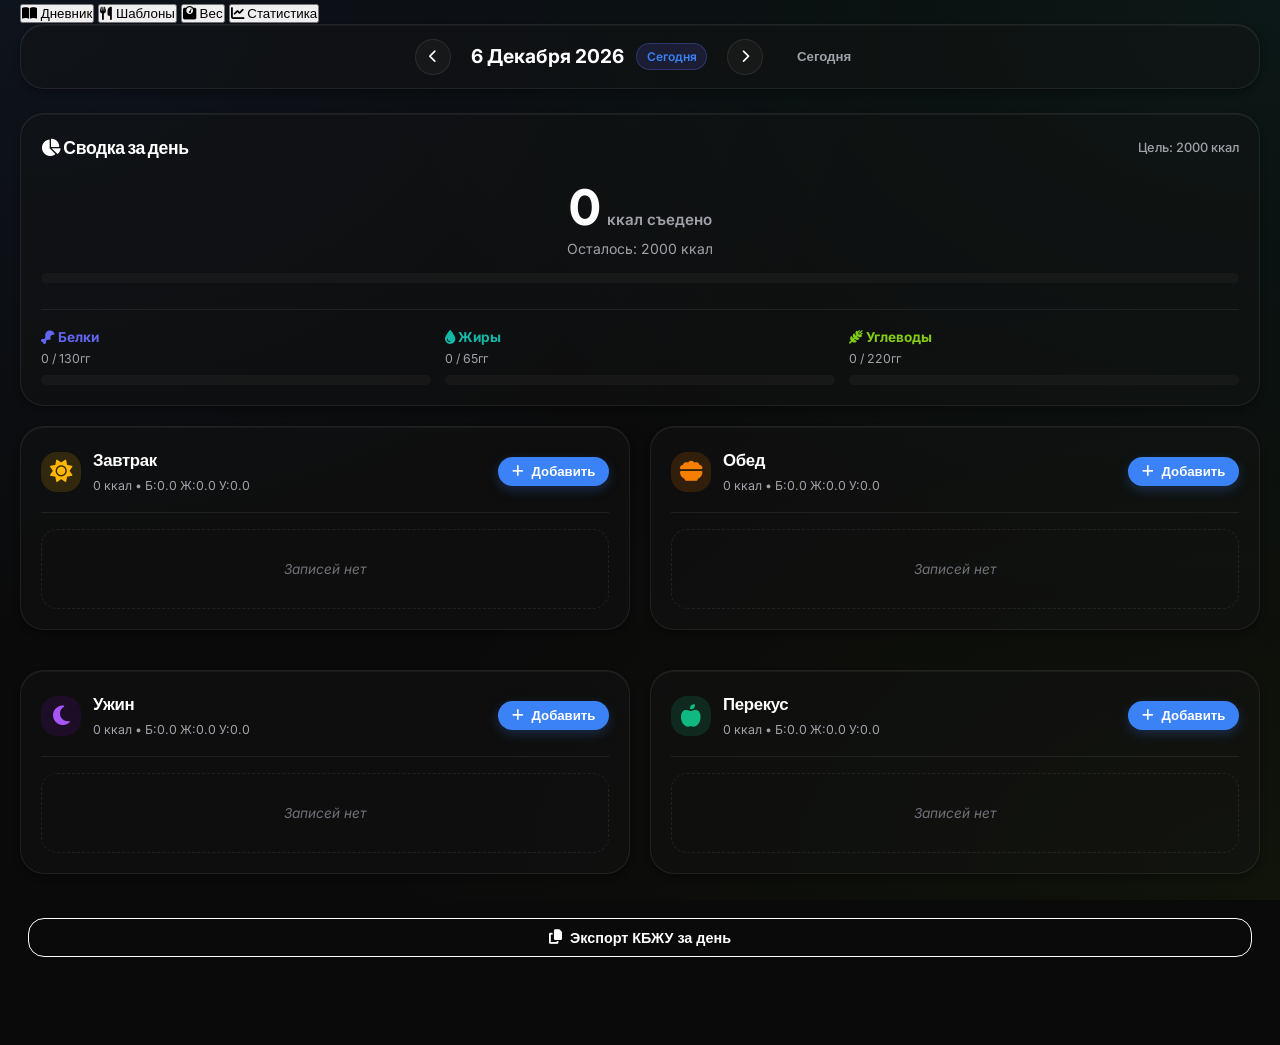
==== commit 05891f40: "Update index.html with mobile responsiveness" ====
--- a/index.html
+++ b/index.html
@@ -1,727 +1,727 @@
-<!DOCTYPE html>
-<html lang="ru" data-theme="dark">
-<head>
-  <meta charset="UTF-8">
-  <meta name="viewport" content="width=device-width, initial-scale=1.0, maximum-scale=1.0, user-scalable=no">
-  <title>КБЖУ Трекер — Дневник и Шаблоны питания</title>
-
-  <!-- Google Fonts: Inter & Plus Jakarta Sans -->
-  <link rel="preconnect" href="https://fonts.googleapis.com">
-  <link rel="preconnect" href="https://fonts.gstatic.com" crossorigin>
-  <link href="https://fonts.googleapis.com/css2?family=Inter:wght@300;400;500;600;700&family=Plus+Jakarta+Sans:wght@600;700;800&display=swap" rel="stylesheet">
-  
-  <!-- FontAwesome for crisp icons -->
-  <link rel="stylesheet" href="https://cdnjs.cloudflare.com/ajax/libs/font-awesome/6.4.0/css/all.min.css">
-  
-  <!-- Custom Styles -->
-  <link rel="stylesheet" href="css/styles.css?v=17.1">
-</head>
-<body>
-  <div id="app" class="app-container">
-
-    <!-- Main Container Content -->
-    <main class="app-body">
-      
-      <!-- TAB 1: DASHBOARD (ГЛАВНАЯ / ДНЕВНИК) -->
-      <section id="tab-dashboard" class="tab-page active">
-        <!-- Compact Date Bar -->
-        <div class="date-bar card">
-          <button id="prevDateBtn" class="icon-btn-circle" title="Предыдущий день"><i class="fa-solid fa-chevron-left"></i></button>
-          <div class="date-display-wrapper">
-            <input type="date" id="datePickerInput" class="date-input-hidden">
-            <div id="currentDateDisplay" class="date-display-text">
-              <span id="dateTextMain">31 Июля 2026</span>
-              <span id="dateSubText" class="badge-today">Сегодня</span>
-            </div>
-          </div>
-          <button id="nextDateBtn" class="icon-btn-circle" title="Следующий день"><i class="fa-solid fa-chevron-right"></i></button>
-          <button id="todayBtn" class="btn btn-ghost btn-sm">Сегодня</button>
-        </div>
-
-        <!-- Unified KBJU Summary Card -->
-        <div class="summary-app-card card">
-          <div class="summary-card-header">
-            <h3><i class="fa-solid fa-chart-pie"></i> Сводка за день</h3>
-            <span id="caloriesTarget" class="target-val">Цель: 2000 ккал</span>
-          </div>
-
-          <div class="calories-main-box">
-            <div class="calories-num-group">
-              <span id="caloriesCurrent" class="calories-big-num">0</span>
-              <span class="unit">ккал съедено</span>
-            </div>
-            <div id="caloriesStatus" class="calories-sub-status">Осталось: 2000 ккал</div>
-
-            <div class="progress-bar-container calories-main-bar">
-              <div id="caloriesBar" class="progress-bar-fill calories-bar" style="width: 0%"></div>
-            </div>
-          </div>
-
-          <hr class="summary-divider">
-
-          <div class="macro-breakdown-grid">
-            <!-- Protein -->
-            <div class="macro-mini-item">
-              <div class="macro-mini-header">
-                <span class="macro-mini-name protein-color"><i class="fa-solid fa-drumstick-bite"></i> Белки</span>
-                <span class="macro-mini-vals"><span id="proteinCurrent">0</span> / <span id="proteinTarget">130</span>г</span>
-              </div>
-              <div class="progress-bar-container mini-bar">
-                <div id="proteinBar" class="progress-bar-fill protein-bar" style="width: 0%"></div>
-              </div>
-            </div>
-
-            <!-- Fat -->
-            <div class="macro-mini-item">
-              <div class="macro-mini-header">
-                <span class="macro-mini-name fat-color"><i class="fa-solid fa-droplet"></i> Жиры</span>
-                <span class="macro-mini-vals"><span id="fatCurrent">0</span> / <span id="fatTarget">65</span>г</span>
-              </div>
-              <div class="progress-bar-container mini-bar">
-                <div id="fatBar" class="progress-bar-fill fat-bar" style="width: 0%"></div>
-              </div>
-            </div>
-
-            <!-- Carbs -->
-            <div class="macro-mini-item">
-              <div class="macro-mini-header">
-                <span class="macro-mini-name carbs-color"><i class="fa-solid fa-wheat-awn"></i> Углеводы</span>
-                <span class="macro-mini-vals"><span id="carbsCurrent">0</span> / <span id="carbsTarget">220</span>г</span>
-              </div>
-              <div class="progress-bar-container mini-bar">
-                <div id="carbsBar" class="progress-bar-fill carbs-bar" style="width: 0%"></div>
-              </div>
-            </div>
-          </div>
-        </div>
-
-        <!-- Meals Grid Section (4 categories: Завтрак, Обед, Ужин, Перекус) -->
-        <div class="meals-grid">
-          <!-- Breakfast Category -->
-          <div class="meal-category-card card" data-meal-type="breakfast">
-            <div class="meal-header">
-              <div class="meal-title-group">
-                <i class="fa-solid fa-sun meal-icon breakfast-icon"></i>
-                <div>
-                  <h3>Завтрак</h3>
-                  <span id="breakfastSummary" class="meal-summary">0 ккал • Б:0 Ж:0 У:0</span>
-                </div>
-              </div>
-              <button class="btn btn-sm btn-primary add-meal-btn" data-meal-type="breakfast">
-                <i class="fa-solid fa-plus"></i> Добавить
-              </button>
-            </div>
-            <div id="breakfastItems" class="meal-items-list">
-              <div class="empty-meal-hint">Записей нет</div>
-            </div>
-          </div>
-
-          <!-- Lunch Category -->
-          <div class="meal-category-card card" data-meal-type="lunch">
-            <div class="meal-header">
-              <div class="meal-title-group">
-                <i class="fa-solid fa-bowl-food meal-icon lunch-icon"></i>
-                <div>
-                  <h3>Обед</h3>
-                  <span id="lunchSummary" class="meal-summary">0 ккал • Б:0 Ж:0 У:0</span>
-                </div>
-              </div>
-              <button class="btn btn-sm btn-primary add-meal-btn" data-meal-type="lunch">
-                <i class="fa-solid fa-plus"></i> Добавить
-              </button>
-            </div>
-            <div id="lunchItems" class="meal-items-list">
-              <div class="empty-meal-hint">Записей нет</div>
-            </div>
-          </div>
-
-          <!-- Dinner Category -->
-          <div class="meal-category-card card" data-meal-type="dinner">
-            <div class="meal-header">
-              <div class="meal-title-group">
-                <i class="fa-solid fa-moon meal-icon dinner-icon"></i>
-                <div>
-                  <h3>Ужин</h3>
-                  <span id="dinnerSummary" class="meal-summary">0 ккал • Б:0 Ж:0 У:0</span>
-                </div>
-              </div>
-              <button class="btn btn-sm btn-primary add-meal-btn" data-meal-type="dinner">
-                <i class="fa-solid fa-plus"></i> Добавить
-              </button>
-            </div>
-            <div id="dinnerItems" class="meal-items-list">
-              <div class="empty-meal-hint">Записей нет</div>
-            </div>
-          </div>
-
-          <!-- Snack Category -->
-          <div class="meal-category-card card" data-meal-type="snack">
-            <div class="meal-header">
-              <div class="meal-title-group">
-                <i class="fa-solid fa-apple-whole meal-icon snack-icon"></i>
-                <div>
-                  <h3>Перекус</h3>
-                  <span id="snackSummary" class="meal-summary">0 ккал • Б:0 Ж:0 У:0</span>
-                </div>
-              </div>
-              <button class="btn btn-sm btn-primary add-meal-btn" data-meal-type="snack">
-                <i class="fa-solid fa-plus"></i> Добавить
-              </button>
-            </div>
-            <div id="snackItems" class="meal-items-list">
-              <div class="empty-meal-hint">Записей нет</div>
-            </div>
-          </div>
-        </div>
-        
-        <!-- Export Day Button -->
-        <div style="margin-top: 1.5rem; padding: 0 0.5rem;">
-          <button id="exportDayBtn" class="btn btn-outline" style="width: 100%; border-color: var(--primary); color: var(--primary);">
-            <i class="fa-solid fa-copy"></i> Экспорт КБЖУ за день
-          </button>
-        </div>
-      </section>
-
-      <!-- TAB 2: TEMPLATES (ШАБЛОНЫ) -->
-      <section id="tab-templates" class="tab-page">
-        <div class="section-header-bar">
-          <div class="section-title">
-            <!-- Header removed -->
-            <p>Быстрый выбор готовых позиций и наборов</p>
-          </div>
-          <div class="section-actions">
-            <button id="createTemplateBtn" class="btn btn-primary">
-              <i class="fa-solid fa-plus"></i> Создать шаблон
-            </button>
-            <button id="openJsonImportBtn" class="btn btn-outline">
-              <i class="fa-solid fa-file-code"></i> Загрузить JSON
-            </button>
-          </div>
-        </div>
-
-        <!-- Search & Filter Bar -->
-        <div class="card filter-bar">
-          <div class="search-input-group">
-            <i class="fa-solid fa-magnifying-glass search-icon"></i>
-            <input type="text" id="templateSearchInput" class="form-control" placeholder="Поиск по названию...">
-          </div>
-          <div class="category-filters">
-            <button class="filter-chip active" data-filter="all">Все</button>
-            <button class="filter-chip" data-filter="breakfast">Завтрак</button>
-            <button class="filter-chip" data-filter="lunch">Обед</button>
-            <button class="filter-chip" data-filter="dinner">Ужин</button>
-            <button class="filter-chip" data-filter="snack">Перекус</button>
-          </div>
-        </div>
-
-        <!-- Templates Grid List -->
-        <div id="templatesGrid" class="templates-grid">
-          <!-- Dynamically populated -->
-        </div>
-      </section>
-
-      <!-- TAB 3: WEIGHT TRACKER (ОТСЛЕЖИВАНИЕ ВЕСА) -->
-      <section id="tab-weight" class="tab-page">
-        <div class="section-header-bar">
-          <div class="section-title">
-            <!-- Header removed -->
-            <p>Ежедневный учет массы тела с шагом 0.1 кг</p>
-          </div>
-        </div>
-
-        <div class="weight-dashboard-grid">
-          <!-- Weight Logger Card -->
-          <div class="card weight-logger-card">
-            <h3>Запись веса на сегодня</h3>
-            <div class="weight-stepper-container">
-              <button id="weightMinusBtn" class="stepper-btn btn-minus" title="-0.1 кг">
-                <i class="fa-solid fa-minus"></i> 0.1
-              </button>
-              <div class="weight-input-box">
-                <input type="number" id="weightInput" step="0.1" min="20" max="300" placeholder="70.0">
-                <span class="unit">кг</span>
-              </div>
-              <button id="weightPlusBtn" class="stepper-btn btn-plus" title="+0.1 кг">
-                <i class="fa-solid fa-plus"></i> 0.1
-              </button>
-            </div>
-            <button id="saveWeightBtn" class="btn btn-primary btn-block">Сохранить вес</button>
-          </div>
-
-          <!-- Weight Stats Summary Card -->
-          <div class="card weight-stats-card">
-            <h3>Статистика веса</h3>
-            <div class="weight-metrics">
-              <div class="metric-item">
-                <span class="metric-lbl">Текущий вес</span>
-                <span id="currentWeightVal" class="metric-val">-- кг</span>
-              </div>
-              <div class="metric-item">
-                <span class="metric-lbl">Изменение (7д)</span>
-                <span id="weightDiff7d" class="metric-val">-- кг</span>
-              </div>
-              <div class="metric-item">
-                <span class="metric-lbl">Мин / Макс</span>
-                <span id="weightMinMax" class="metric-val">-- / -- кг</span>
-              </div>
-            </div>
-          </div>
-        </div>
-
-        <!-- Weight Chart Card -->
-        <div class="card weight-chart-card">
-          <div class="card-header-flex">
-            <h3>График изменения веса</h3>
-            <div class="time-range-selector">
-              <button class="range-btn active" data-range="7d">7д</button>
-              <button class="range-btn" data-range="30d">30д</button>
-              <button class="range-btn" data-range="all">Всё время</button>
-            </div>
-          </div>
-          <div class="chart-container">
-            <canvas id="weightCanvas" height="240"></canvas>
-          </div>
-        </div>
-
-        <!-- Weight History Table Card -->
-        <div class="card weight-table-card">
-          <h3>История взвешиваний</h3>
-          <div class="table-responsive">
-            <table class="data-table">
-              <thead>
-                <tr>
-                  <th>Дата</th>
-                  <th>Вес (кг)</th>
-                  <th>Изменение</th>
-                  <th>Действия</th>
-                </tr>
-              </thead>
-              <tbody id="weightHistoryTableBody">
-                <!-- Dynamically populated -->
-              </tbody>
-            </table>
-          </div>
-        </div>
-      </section>
-
-      <!-- TAB 4: CALENDAR & STATS (КАЛЕНДАРЬ И НАСТРОЙКИ) -->
-      <section id="tab-calendar" class="tab-page">
-        <!-- Settings & Tools Card inside Statistics Tab -->
-        <div class="card settings-toolbar-card">
-          <div class="toolbar-header" style="display: flex; justify-content: space-between; align-items: center;">
-            <h3><i class="fa-solid fa-gear"></i> Настройки приложения</h3>
-            <span class="app-version-badge" style="font-size: 0.85rem; color: var(--text-muted); background: var(--bg-hover); padding: 2px 8px; border-radius: 12px;">v17.1</span>
-          </div>
-          <div class="toolbar-actions-grid">
-            <button id="themeToggleBtn" class="btn btn-secondary">
-              <i class="fa-solid fa-moon"></i> <span>Тема оформления</span>
-            </button>
-            <button id="goalSettingsBtn" class="btn btn-primary">
-              <i class="fa-solid fa-bullseye"></i> <span>Настроить цели КБЖУ</span>
-            </button>
-            <button id="backupBtn" class="btn btn-outline">
-              <i class="fa-solid fa-database"></i> <span>Резервная копия</span>
-            </button>
-          </div>
-        </div>
-
-        <!-- Cloud Database Sync Card -->
-        <div class="card cloud-sync-card">
-          <div class="cloud-sync-header">
-            <div class="title-with-badge">
-              <h3><i class="fa-solid fa-cloud-arrow-up calories-color"></i> Облачная база данных (Cloud DB)</h3>
-              <span id="cloudSyncStatusBadge" class="sync-badge offline"><i class="fa-solid fa-circle"></i> Локально</span>
-            </div>
-          </div>
-          <p class="cloud-sync-desc">Введите ваш код доступа (например, <b>7788</b> или ник), чтобы записи сохранялись в Онлайн БД и автоматически синхронизировались между телефоном и ПК!</p>
-          
-          <div class="cloud-sync-form">
-            <input type="text" id="cloudSyncKeyInput" class="form-control">
-            <button id="connectCloudBtn" class="btn btn-primary">
-              <i class="fa-solid fa-plug"></i> Подключить БД
-            </button>
-            <button id="syncNowBtn" class="btn btn-outline" title="Синхронизировать сейчас">
-              <i class="fa-solid fa-rotate"></i>
-            </button>
-          </div>
-        </div>
-
-        <div class="stats-summary-grid">
-          <!-- 7-Day Average Card -->
-          <div class="card stat-card">
-            <div class="stat-card-title">
-              <i class="fa-solid fa-chart-line calories-color"></i> Среднее за 7 дней
-            </div>
-            <div class="stat-values-row">
-              <div class="stat-item">
-                <span class="stat-num calories-color" id="avg7Calories">0</span>
-                <span class="stat-lbl">ккал</span>
-              </div>
-              <div class="stat-item">
-                <span class="stat-num protein-color" id="avg7Protein">0г</span>
-                <span class="stat-lbl">Белок</span>
-              </div>
-              <div class="stat-item">
-                <span class="stat-num fat-color" id="avg7Fat">0г</span>
-                <span class="stat-lbl">Жир</span>
-              </div>
-              <div class="stat-item">
-                <span class="stat-num carbs-color" id="avg7Carbs">0г</span>
-                <span class="stat-lbl">Углевод</span>
-              </div>
-            </div>
-          </div>
-
-          <!-- 30-Day Average Card -->
-          <div class="card stat-card">
-            <div class="stat-card-title">
-              <i class="fa-solid fa-calendar-check protein-color"></i> Среднее за 30 дней
-            </div>
-            <div class="stat-values-row">
-              <div class="stat-item">
-                <span class="stat-num calories-color" id="avgMonthCalories">0</span>
-                <span class="stat-lbl">ккал</span>
-              </div>
-              <div class="stat-item">
-                <span class="stat-num protein-color" id="avgMonthProtein">0г</span>
-                <span class="stat-lbl">Белок</span>
-              </div>
-              <div class="stat-item">
-                <span class="stat-num fat-color" id="avgMonthFat">0г</span>
-                <span class="stat-lbl">Жир</span>
-              </div>
-              <div class="stat-item">
-                <span class="stat-num carbs-color" id="avgMonthCarbs">0г</span>
-                <span class="stat-lbl">Углевод</span>
-              </div>
-            </div>
-          </div>
-        </div>
-
-        <!-- Calendar Section -->
-        <div class="card calendar-card">
-          <div class="calendar-header-bar">
-            <div class="month-nav">
-              <button id="calPrevMonthBtn" class="icon-btn-circle"><i class="fa-solid fa-chevron-left"></i></button>
-              <h3 id="calendarMonthYearText">Июль 2026</h3>
-              <button id="calNextMonthBtn" class="icon-btn-circle"><i class="fa-solid fa-chevron-right"></i></button>
-            </div>
-            <div class="calendar-legend">
-              <span class="legend-item"><span class="dot dot-success"></span> Норма</span>
-              <span class="legend-item"><span class="dot dot-warning"></span> Перебор</span>
-              <span class="legend-item"><span class="dot dot-partial"></span> Частично</span>
-            </div>
-          </div>
-
-          <!-- Calendar Grid -->
-          <div class="calendar-weekdays">
-            <span>Пн</span><span>Вт</span><span>Ср</span><span>Чт</span><span>Пт</span><span>Сб</span><span>Вс</span>
-          </div>
-          <div id="calendarDaysGrid" class="calendar-days-grid">
-            <!-- Dynamically generated calendar grid -->
-          </div>
-        </div>
-
-        <!-- Additional Nutrition Trend Charts -->
-        <div class="card nutrition-chart-card">
-          <h3>Динамика калорий за последние 14 дней</h3>
-          <div class="chart-container">
-            <canvas id="nutritionCanvas" height="220"></canvas>
-          </div>
-        </div>
-      </section>
-
-    </main>
-  </div>
-
-  <!-- MODALS -->
-
-  <!-- 1. Add Meal from Template or Custom Modal -->
-  <div id="addMealModal" class="modal-backdrop hidden">
-    <div class="modal-card">
-      <div class="modal-header">
-        <h3 id="addMealModalTitle">Добавить блюдо</h3>
-        <button class="modal-close-btn" data-close-modal="addMealModal"><i class="fa-solid fa-xmark"></i></button>
-      </div>
-      
-      <!-- Tabs inside modal: Saved Templates vs Custom Ad-hoc -->
-      <div class="modal-tabs">
-        <button class="modal-tab-btn active" data-modal-tab="from-template">
-          <i class="fa-solid fa-list-check"></i> Из шаблонов
-        </button>
-        <button class="modal-tab-btn" data-modal-tab="custom-entry">
-          <i class="fa-solid fa-pen"></i> Ввести вручную
-        </button>
-      </div>
-
-      <div class="modal-body">
-        <!-- Sub-tab 1: Select Template -->
-        <div id="modalTabFromTemplate" class="modal-tab-content active">
-          <div class="form-group">
-            <label>Выберите шаблон:</label>
-            <select id="modalTemplateSelect" class="form-control">
-              <!-- Dynamically populated -->
-            </select>
-          </div>
-
-          <div class="form-group" style="margin-bottom: 1.5rem;">
-            <div style="display: flex; justify-content: space-between; align-items: baseline; margin-bottom: 0.75rem;">
-              <label style="margin:0;">Порция (коэффициент):</label>
-              <div id="coeffDisplay" style="font-size: 1.5rem; font-weight: 800; color: var(--primary); background: var(--bg-hover); padding: 4px 12px; border-radius: 8px;">1.0x</div>
-            </div>
-            
-            <div class="slider-container" style="background: var(--bg-secondary); border-radius: 12px; padding: 1rem; border: 1px solid var(--border);">
-              
-              <div class="slider-group" style="margin-bottom: 1rem;">
-                <div style="display:flex; justify-content:space-between; font-size:0.8rem; color:var(--text-muted); margin-bottom:0.5rem; font-weight: 600;">
-                  <span>Единицы (0-10)</span>
-                  <span id="unitsValueVal">1</span>
-                </div>
-                <input type="range" id="coeffUnits" class="styled-slider" min="0" max="10" step="1" value="1">
-              </div>
-
-              <div class="slider-group">
-                <div style="display:flex; justify-content:space-between; font-size:0.8rem; color:var(--text-muted); margin-bottom:0.5rem; font-weight: 600;">
-                  <span>Десятые (0.0-0.9)</span>
-                  <span id="tenthsValueVal">.0</span>
-                </div>
-                <input type="range" id="coeffTenths" class="styled-slider tenths-slider" min="0" max="9" step="1" value="0">
-              </div>
-              
-            </div>
-          </div>
-
-          <div id="templatePreviewBox" class="template-preview-box hidden">
-            <div id="prevTemplateName" class="preview-title">Название шаблона</div>
-            <div class="preview-kbju">
-              <span id="prevTemplateCal" class="tag tag-cal">0 ккал</span>
-              <span id="prevTemplateP" class="tag tag-p">Б: 0г</span>
-              <span id="prevTemplateF" class="tag tag-f">Ж: 0г</span>
-              <span id="prevTemplateC" class="tag tag-c">У: 0г</span>
-            </div>
-          </div>
-        </div>
-
-        <!-- Sub-tab 2: Custom Manual Entry -->
-        <div id="modalTabCustomEntry" class="modal-tab-content">
-          <div class="form-group">
-            <label>Название блюда:</label>
-            <input type="text" id="customMealName" class="form-control">
-          </div>
-          <div class="form-row-2">
-            <div class="form-group">
-              <label>Граммовка (г):</label>
-              <input type="number" id="customMealGrams" class="form-control" min="0">
-            </div>
-            <div class="form-group">
-              <label>Калории (ккал):</label>
-              <input type="number" id="customMealCal" class="form-control" min="0">
-            </div>
-          </div>
-          <div class="form-row-2">
-            <div class="form-group">
-              <label>Белки (г):</label>
-              <input type="number" id="customMealP" class="form-control" min="0" step="0.1">
-            </div>
-          </div>
-          <div class="form-row-2">
-            <div class="form-group">
-              <label>Жиры (г):</label>
-              <input type="number" id="customMealF" class="form-control" min="0" step="0.1">
-            </div>
-            <div class="form-group">
-              <label>Углеводы (г):</label>
-              <input type="number" id="customMealC" class="form-control" min="0" step="0.1">
-            </div>
-          </div>
-        </div>
-      </div>
-
-      <div class="modal-footer">
-        <button class="btn btn-secondary" data-close-modal="addMealModal">Отмена</button>
-        <button id="submitAddMealBtn" class="btn btn-primary">Добавить</button>
-      </div>
-    </div>
-  </div>
-
-  <!-- 2. Create / Edit Template Modal -->
-  <div id="templateEditModal" class="modal-backdrop hidden">
-    <div class="modal-card">
-      <div class="modal-header">
-        <h3 id="templateModalTitle">Создать шаблон</h3>
-        <button class="modal-close-btn" data-close-modal="templateEditModal"><i class="fa-solid fa-xmark"></i></button>
-      </div>
-      <div class="modal-body">
-        <input type="hidden" id="editTemplateId">
-        <div class="form-group">
-          <label>Название шаблона:</label>
-          <input type="text" id="tplNameInput" class="form-control">
-        </div>
-        <div class="form-group">
-          <label>Категория по умолчанию:</label>
-          <select id="tplCategoryInput" class="form-control">
-            <option value="breakfast">Завтрак</option>
-            <option value="lunch">Обед</option>
-            <option value="dinner">Ужин</option>
-            <option value="snack">Перекус</option>
-          </select>
-        </div>
-        <div class="form-row-2">
-          <div class="form-group">
-            <label>Граммовка (г):</label>
-            <input type="number" id="tplGramsInput" class="form-control" min="0">
-          </div>
-          <div class="form-group">
-            <label>Калории (ккал):</label>
-            <input type="number" id="tplCalInput" class="form-control" min="0">
-          </div>
-        </div>
-        <div class="form-row-2">
-          <div class="form-group">
-            <label>Белки (г):</label>
-            <input type="number" id="tplPInput" class="form-control" min="0" step="0.1">
-          </div>
-        <div class="form-row-2">
-          <div class="form-group">
-            <label>Жиры (г):</label>
-            <input type="number" id="tplFInput" class="form-control" min="0" step="0.1">
-          </div>
-          <div class="form-group">
-            <label>Углеводы (г):</label>
-            <input type="number" id="tplCInput" class="form-control" min="0" step="0.1">
-          </div>
-        </div>
-        <p class="form-note"><i class="fa-solid fa-circle-info"></i> Изменение шаблона не изменит ранее записанные в дневник блюда.</p>
-      </div>
-      <div class="modal-footer">
-        <button class="btn btn-secondary" data-close-modal="templateEditModal">Отмена</button>
-        <button id="saveTemplateBtn" class="btn btn-primary">Сохранить шаблон</button>
-      </div>
-    </div>
-  </div>
-
-  <!-- 3. Bulk JSON Import / Export Modal -->
-  <div id="jsonImportModal" class="modal-backdrop hidden">
-    <div class="modal-card modal-lg">
-      <div class="modal-header">
-        <h3>Импорт шаблонов из JSON текста</h3>
-        <button class="modal-close-btn" data-close-modal="jsonImportModal"><i class="fa-solid fa-xmark"></i></button>
-      </div>
-      <div class="modal-body">
-        <p class="modal-desc">Вставьте скопированный JSON текст с блюдами в поле ниже и нажмите <b>«Загрузить шаблоны»</b>.</p>
-
-        <div class="json-tools-bar" style="display: flex; gap: 0.5rem; flex-wrap: wrap; margin-bottom: 1rem; align-items: center;">
-          <button id="insertSampleJsonBtn" class="btn btn-primary btn-sm">
-            <i class="fa-solid fa-code"></i> Вставить пример JSON
-          </button>
-          <button id="copyJsonBtn" class="btn btn-ghost btn-sm">
-            <i class="fa-solid fa-copy"></i> Скопировать текущие шаблоны
-          </button>
-        </div>
-
-        <div class="form-group">
-          <textarea id="jsonInputTextarea" class="form-control code-textarea" rows="10"></textarea>
-        </div>
-
-        <div id="jsonValidationAlert" class="alert hidden"></div>
-      </div>
-      <div class="modal-footer">
-        <button class="btn btn-secondary" data-close-modal="jsonImportModal">Отмена</button>
-        <button id="submitImportJsonBtn" class="btn btn-primary">Загрузить шаблоны</button>
-      </div>
-    </div>
-  </div>
-
-  <!-- 4. Goal Settings Modal -->
-  <div id="goalSettingsModal" class="modal-backdrop hidden">
-    <div class="modal-card">
-      <div class="modal-header">
-        <h3>Настройки целей КБЖУ</h3>
-        <button class="modal-close-btn" data-close-modal="goalSettingsModal"><i class="fa-solid fa-xmark"></i></button>
-      </div>
-      <div class="modal-body">
-        <div class="form-group">
-          <label>Калории (ккал):</label>
-          <input type="number" id="goalCalInput" class="form-control" min="500" max="10000" step="50">
-        </div>
-        <div class="form-row-3">
-          <div class="form-group">
-            <label>Белки (г):</label>
-            <input type="number" id="goalPInput" class="form-control" min="10" max="500" step="1">
-          </div>
-          <div class="form-group">
-            <label>Жиры (г):</label>
-            <input type="number" id="goalFInput" class="form-control" min="10" max="500" step="1">
-          </div>
-          <div class="form-group">
-            <label>Углеводы (г):</label>
-            <input type="number" id="goalCInput" class="form-control" min="10" max="1000" step="1">
-          </div>
-        </div>
-      </div>
-      <div class="modal-footer">
-        <button class="btn btn-secondary" data-close-modal="goalSettingsModal">Отмена</button>
-        <button id="saveGoalsBtn" class="btn btn-primary">Сохранить цели</button>
-      </div>
-    </div>
-  </div>
-
-  <!-- 5. Backup / Restore Modal -->
-  <div id="backupModal" class="modal-backdrop hidden">
-    <div class="modal-card">
-      <div class="modal-header">
-        <h3>Резервное копирование и восстановление</h3>
-        <button class="modal-close-btn" data-close-modal="backupModal"><i class="fa-solid fa-xmark"></i></button>
-      </div>
-      <div class="modal-body">
-        <div class="backup-option">
-          <h4>Экспорт данных</h4>
-          <p>Скопируйте весь текст бэкапа вашего дневника, шаблонов и веса.</p>
-          <button id="exportBackupFileBtn" class="btn btn-outline btn-block">
-            <i class="fa-solid fa-copy"></i> Скопировать бэкап в буфер (JSON)
-          </button>
-        </div>
-
-        <hr class="divider">
-
-        <div class="backup-option">
-          <h4>Восстановление из JSON текста</h4>
-          <p>Вставьте скопированный текст бэкапа ниже и нажмите «Восстановить»:</p>
-          <div class="form-group" style="margin-top: 0.5rem;">
-            <textarea id="importBackupTextarea" class="form-control code-textarea" rows="5"></textarea>
-          </div>
-          <button id="triggerImportFileBtn" class="btn btn-secondary btn-block">
-            <i class="fa-solid fa-rotate-left"></i> Восстановить данные
-          </button>
-        </div>
-      </div>
-    </div>
-  </div>
-
-  <!-- Toast Notification Container -->
-  <div id="toastContainer" class="toast-container"></div>
-
-  <!-- Fixed Bottom App Navigation Bar -->
-  <nav class="bottom-app-nav">
-    <button class="nav-btn active" data-tab="dashboard">
-      <i class="fa-solid fa-book-open"></i>
-      <span>Дневник</span>
-    </button>
-    <button class="nav-btn" data-tab="templates">
-      <i class="fa-solid fa-utensils"></i>
-      <span>Шаблоны</span>
-    </button>
-    <button class="nav-btn" data-tab="weight">
-      <i class="fa-solid fa-weight-scale"></i>
-      <span>Вес</span>
-    </button>
-    <button class="nav-btn" data-tab="calendar">
-      <i class="fa-solid fa-chart-line"></i>
-      <span>Статистика</span>
-    </button>
-  </nav>
-
-  <!-- JavaScript App Logic -->
-  <script src="js/app.js?v=17.1"></script>
-</body>
-</html>
+<!DOCTYPE html>
+<html lang="ru" data-theme="dark">
+<head>
+  <meta charset="UTF-8">
+  <meta name="viewport" content="width=device-width, initial-scale=1.0, maximum-scale=1.0, user-scalable=no">
+  <title>КБЖУ Трекер — Дневник и Шаблоны питания</title>
+
+  <!-- Google Fonts: Inter & Plus Jakarta Sans -->
+  <link rel="preconnect" href="https://fonts.googleapis.com">
+  <link rel="preconnect" href="https://fonts.gstatic.com" crossorigin>
+  <link href="https://fonts.googleapis.com/css2?family=Inter:wght@300;400;500;600;700&family=Plus+Jakarta+Sans:wght@600;700;800&display=swap" rel="stylesheet">
+  
+  <!-- FontAwesome for crisp icons -->
+  <link rel="stylesheet" href="https://cdnjs.cloudflare.com/ajax/libs/font-awesome/6.4.0/css/all.min.css">
+  
+  <!-- Custom Styles -->
+  <link rel="stylesheet" href="css/styles.css?v=17.1">
+</head>
+<body>
+  <div id="app" class="app-container">
+
+    <!-- Main Container Content -->
+    <main class="app-body">
+      
+      <!-- Top Tab Navigation -->
+      <nav class="top-tab-nav">
+        <button class="nav-btn active" data-tab="dashboard">
+          <i class="fa-solid fa-book-open"></i>
+          <span>Дневник</span>
+        </button>
+        <button class="nav-btn" data-tab="templates">
+          <i class="fa-solid fa-utensils"></i>
+          <span>Шаблоны</span>
+        </button>
+        <button class="nav-btn" data-tab="weight">
+          <i class="fa-solid fa-weight-scale"></i>
+          <span>Вес</span>
+        </button>
+        <button class="nav-btn" data-tab="calendar">
+          <i class="fa-solid fa-chart-line"></i>
+          <span>Статистика</span>
+        </button>
+      </nav>
+
+      <!-- TAB 1: DASHBOARD (ГЛАВНАЯ / ДНЕВНИК) -->
+      <section id="tab-dashboard" class="tab-page active">
+        <!-- Compact Date Bar -->
+        <div class="date-bar card">
+          <button id="prevDateBtn" class="icon-btn-circle" title="Предыдущий день"><i class="fa-solid fa-chevron-left"></i></button>
+          <div class="date-display-wrapper">
+            <input type="date" id="datePickerInput" class="date-input-hidden">
+            <div id="currentDateDisplay" class="date-display-text">
+              <span id="dateTextMain">31 Июля 2026</span>
+              <span id="dateSubText" class="badge-today">Сегодня</span>
+            </div>
+          </div>
+          <button id="nextDateBtn" class="icon-btn-circle" title="Следующий день"><i class="fa-solid fa-chevron-right"></i></button>
+          <button id="todayBtn" class="btn btn-ghost btn-sm">Сегодня</button>
+        </div>
+
+        <!-- Unified KBJU Summary Card -->
+        <div class="summary-app-card card">
+          <div class="summary-card-header">
+            <h3><i class="fa-solid fa-chart-pie"></i> Сводка за день</h3>
+            <span id="caloriesTarget" class="target-val">Цель: 2000 ккал</span>
+          </div>
+
+          <div class="calories-main-box">
+            <div class="calories-num-group">
+              <span id="caloriesCurrent" class="calories-big-num">0</span>
+              <span class="unit">ккал съедено</span>
+            </div>
+            <div id="caloriesStatus" class="calories-sub-status">Осталось: 2000 ккал</div>
+
+            <div class="progress-bar-container calories-main-bar">
+              <div id="caloriesBar" class="progress-bar-fill calories-bar" style="width: 0%"></div>
+            </div>
+          </div>
+
+          <hr class="summary-divider">
+
+          <div class="macro-breakdown-grid">
+            <!-- Protein -->
+            <div class="macro-mini-item">
+              <div class="macro-mini-header">
+                <span class="macro-mini-name protein-color"><i class="fa-solid fa-drumstick-bite"></i> Белки</span>
+                <span class="macro-mini-vals"><span id="proteinCurrent">0</span> / <span id="proteinTarget">130</span>г</span>
+              </div>
+              <div class="progress-bar-container mini-bar">
+                <div id="proteinBar" class="progress-bar-fill protein-bar" style="width: 0%"></div>
+              </div>
+            </div>
+
+            <!-- Fat -->
+            <div class="macro-mini-item">
+              <div class="macro-mini-header">
+                <span class="macro-mini-name fat-color"><i class="fa-solid fa-droplet"></i> Жиры</span>
+                <span class="macro-mini-vals"><span id="fatCurrent">0</span> / <span id="fatTarget">65</span>г</span>
+              </div>
+              <div class="progress-bar-container mini-bar">
+                <div id="fatBar" class="progress-bar-fill fat-bar" style="width: 0%"></div>
+              </div>
+            </div>
+
+            <!-- Carbs -->
+            <div class="macro-mini-item">
+              <div class="macro-mini-header">
+                <span class="macro-mini-name carbs-color"><i class="fa-solid fa-wheat-awn"></i> Углеводы</span>
+                <span class="macro-mini-vals"><span id="carbsCurrent">0</span> / <span id="carbsTarget">220</span>г</span>
+              </div>
+              <div class="progress-bar-container mini-bar">
+                <div id="carbsBar" class="progress-bar-fill carbs-bar" style="width: 0%"></div>
+              </div>
+            </div>
+          </div>
+        </div>
+
+        <!-- Meals Grid Section (4 categories: Завтрак, Обед, Ужин, Перекус) -->
+        <div class="meals-grid">
+          <!-- Breakfast Category -->
+          <div class="meal-category-card card" data-meal-type="breakfast">
+            <div class="meal-header">
+              <div class="meal-title-group">
+                <i class="fa-solid fa-sun meal-icon breakfast-icon"></i>
+                <div>
+                  <h3>Завтрак</h3>
+                  <span id="breakfastSummary" class="meal-summary">0 ккал • Б:0 Ж:0 У:0</span>
+                </div>
+              </div>
+              <button class="btn btn-sm btn-primary add-meal-btn" data-meal-type="breakfast">
+                <i class="fa-solid fa-plus"></i> Добавить
+              </button>
+            </div>
+            <div id="breakfastItems" class="meal-items-list">
+              <div class="empty-meal-hint">Записей нет</div>
+            </div>
+          </div>
+
+          <!-- Lunch Category -->
+          <div class="meal-category-card card" data-meal-type="lunch">
+            <div class="meal-header">
+              <div class="meal-title-group">
+                <i class="fa-solid fa-bowl-food meal-icon lunch-icon"></i>
+                <div>
+                  <h3>Обед</h3>
+                  <span id="lunchSummary" class="meal-summary">0 ккал • Б:0 Ж:0 У:0</span>
+                </div>
+              </div>
+              <button class="btn btn-sm btn-primary add-meal-btn" data-meal-type="lunch">
+                <i class="fa-solid fa-plus"></i> Добавить
+              </button>
+            </div>
+            <div id="lunchItems" class="meal-items-list">
+              <div class="empty-meal-hint">Записей нет</div>
+            </div>
+          </div>
+
+          <!-- Dinner Category -->
+          <div class="meal-category-card card" data-meal-type="dinner">
+            <div class="meal-header">
+              <div class="meal-title-group">
+                <i class="fa-solid fa-moon meal-icon dinner-icon"></i>
+                <div>
+                  <h3>Ужин</h3>
+                  <span id="dinnerSummary" class="meal-summary">0 ккал • Б:0 Ж:0 У:0</span>
+                </div>
+              </div>
+              <button class="btn btn-sm btn-primary add-meal-btn" data-meal-type="dinner">
+                <i class="fa-solid fa-plus"></i> Добавить
+              </button>
+            </div>
+            <div id="dinnerItems" class="meal-items-list">
+              <div class="empty-meal-hint">Записей нет</div>
+            </div>
+          </div>
+
+          <!-- Snack Category -->
+          <div class="meal-category-card card" data-meal-type="snack">
+            <div class="meal-header">
+              <div class="meal-title-group">
+                <i class="fa-solid fa-apple-whole meal-icon snack-icon"></i>
+                <div>
+                  <h3>Перекус</h3>
+                  <span id="snackSummary" class="meal-summary">0 ккал • Б:0 Ж:0 У:0</span>
+                </div>
+              </div>
+              <button class="btn btn-sm btn-primary add-meal-btn" data-meal-type="snack">
+                <i class="fa-solid fa-plus"></i> Добавить
+              </button>
+            </div>
+            <div id="snackItems" class="meal-items-list">
+              <div class="empty-meal-hint">Записей нет</div>
+            </div>
+          </div>
+        </div>
+        
+        <!-- Export Day Button -->
+        <div style="margin-top: 1.5rem; padding: 0 0.5rem;">
+          <button id="exportDayBtn" class="btn btn-outline" style="width: 100%; border-color: var(--primary); color: var(--primary);">
+            <i class="fa-solid fa-copy"></i> Экспорт КБЖУ за день
+          </button>
+        </div>
+      </section>
+
+      <!-- TAB 2: TEMPLATES (ШАБЛОНЫ) -->
+      <section id="tab-templates" class="tab-page">
+        <div class="section-header-bar">
+          <div class="section-title">
+            <!-- Header removed -->
+            <p>Быстрый выбор готовых позиций и наборов</p>
+          </div>
+          <div class="section-actions">
+            <button id="createTemplateBtn" class="btn btn-primary">
+              <i class="fa-solid fa-plus"></i> Создать шаблон
+            </button>
+            <button id="openJsonImportBtn" class="btn btn-outline">
+              <i class="fa-solid fa-file-code"></i> Загрузить JSON
+            </button>
+          </div>
+        </div>
+
+        <!-- Search & Filter Bar -->
+        <div class="card filter-bar">
+          <div class="search-input-group">
+            <i class="fa-solid fa-magnifying-glass search-icon"></i>
+            <input type="text" id="templateSearchInput" class="form-control" placeholder="Поиск по названию...">
+          </div>
+          <div class="category-filters">
+            <button class="filter-chip active" data-filter="all">Все</button>
+            <button class="filter-chip" data-filter="breakfast">Завтрак</button>
+            <button class="filter-chip" data-filter="lunch">Обед</button>
+            <button class="filter-chip" data-filter="dinner">Ужин</button>
+            <button class="filter-chip" data-filter="snack">Перекус</button>
+          </div>
+        </div>
+
+        <!-- Templates Grid List -->
+        <div id="templatesGrid" class="templates-grid">
+          <!-- Dynamically populated -->
+        </div>
+      </section>
+
+      <!-- TAB 3: WEIGHT TRACKER (ОТСЛЕЖИВАНИЕ ВЕСА) -->
+      <section id="tab-weight" class="tab-page">
+        <div class="section-header-bar">
+          <div class="section-title">
+            <!-- Header removed -->
+            <p>Ежедневный учет массы тела с шагом 0.1 кг</p>
+          </div>
+        </div>
+
+        <div class="weight-dashboard-grid">
+          <!-- Weight Logger Card -->
+          <div class="card weight-logger-card">
+            <h3>Запись веса на сегодня</h3>
+            <div class="weight-stepper-container">
+              <button id="weightMinusBtn" class="stepper-btn btn-minus" title="-0.1 кг">
+                <i class="fa-solid fa-minus"></i> 0.1
+              </button>
+              <div class="weight-input-box">
+                <input type="number" id="weightInput" step="0.1" min="20" max="300" placeholder="70.0">
+                <span class="unit">кг</span>
+              </div>
+              <button id="weightPlusBtn" class="stepper-btn btn-plus" title="+0.1 кг">
+                <i class="fa-solid fa-plus"></i> 0.1
+              </button>
+            </div>
+            <button id="saveWeightBtn" class="btn btn-primary btn-block">Сохранить вес</button>
+          </div>
+
+          <!-- Weight Stats Summary Card -->
+          <div class="card weight-stats-card">
+            <h3>Статистика веса</h3>
+            <div class="weight-metrics">
+              <div class="metric-item">
+                <span class="metric-lbl">Текущий вес</span>
+                <span id="currentWeightVal" class="metric-val">-- кг</span>
+              </div>
+              <div class="metric-item">
+                <span class="metric-lbl">Изменение (7д)</span>
+                <span id="weightDiff7d" class="metric-val">-- кг</span>
+              </div>
+              <div class="metric-item">
+                <span class="metric-lbl">Мин / Макс</span>
+                <span id="weightMinMax" class="metric-val">-- / -- кг</span>
+              </div>
+            </div>
+          </div>
+        </div>
+
+        <!-- Weight Chart Card -->
+        <div class="card weight-chart-card">
+          <div class="card-header-flex">
+            <h3>График изменения веса</h3>
+            <div class="time-range-selector">
+              <button class="range-btn active" data-range="7d">7д</button>
+              <button class="range-btn" data-range="30d">30д</button>
+              <button class="range-btn" data-range="all">Всё время</button>
+            </div>
+          </div>
+          <div class="chart-container">
+            <canvas id="weightCanvas" height="240"></canvas>
+          </div>
+        </div>
+
+        <!-- Weight History Table Card -->
+        <div class="card weight-table-card">
+          <h3>История взвешиваний</h3>
+          <div class="table-responsive">
+            <table class="data-table">
+              <thead>
+                <tr>
+                  <th>Дата</th>
+                  <th>Вес (кг)</th>
+                  <th>Изменение</th>
+                  <th>Действия</th>
+                </tr>
+              </thead>
+              <tbody id="weightHistoryTableBody">
+                <!-- Dynamically populated -->
+              </tbody>
+            </table>
+          </div>
+        </div>
+      </section>
+
+      <!-- TAB 4: CALENDAR & STATS (КАЛЕНДАРЬ И НАСТРОЙКИ) -->
+      <section id="tab-calendar" class="tab-page">
+        <!-- Settings & Tools Card inside Statistics Tab -->
+        <div class="card settings-toolbar-card">
+          <div class="toolbar-header" style="display: flex; justify-content: space-between; align-items: center;">
+            <h3><i class="fa-solid fa-gear"></i> Настройки приложения</h3>
+            <span class="app-version-badge" style="font-size: 0.85rem; color: var(--text-muted); background: var(--bg-hover); padding: 2px 8px; border-radius: 12px;">v17.4</span>
+          </div>
+          <div class="toolbar-actions-grid">
+            <button id="themeToggleBtn" class="btn btn-secondary">
+              <i class="fa-solid fa-moon"></i> <span>Тема оформления</span>
+            </button>
+            <button id="goalSettingsBtn" class="btn btn-primary">
+              <i class="fa-solid fa-bullseye"></i> <span>Настроить цели КБЖУ</span>
+            </button>
+            <button id="backupBtn" class="btn btn-outline">
+              <i class="fa-solid fa-database"></i> <span>Резервная копия</span>
+            </button>
+          </div>
+        </div>
+
+        <!-- Cloud Database Sync Card -->
+        <div class="card cloud-sync-card">
+          <div class="cloud-sync-header">
+            <div class="title-with-badge">
+              <h3><i class="fa-solid fa-cloud-arrow-up calories-color"></i> Облачная база данных (Cloud DB)</h3>
+              <span id="cloudSyncStatusBadge" class="sync-badge offline"><i class="fa-solid fa-circle"></i> Локально</span>
+            </div>
+          </div>
+          <p class="cloud-sync-desc">Введите ваш код доступа (например, <b>7788</b> или ник), чтобы записи сохранялись в Онлайн БД и автоматически синхронизировались между телефоном и ПК!</p>
+          
+          <div class="cloud-sync-form">
+            <input type="text" id="cloudSyncKeyInput" class="form-control">
+            <button id="connectCloudBtn" class="btn btn-primary">
+              <i class="fa-solid fa-plug"></i> Подключить БД
+            </button>
+            <button id="syncNowBtn" class="btn btn-outline" title="Синхронизировать сейчас">
+              <i class="fa-solid fa-rotate"></i>
+            </button>
+          </div>
+        </div>
+
+        <div class="stats-summary-grid">
+          <!-- 7-Day Average Card -->
+          <div class="card stat-card">
+            <div class="stat-card-title">
+              <i class="fa-solid fa-chart-line calories-color"></i> Среднее за 7 дней
+            </div>
+            <div class="stat-values-row">
+              <div class="stat-item">
+                <span class="stat-num calories-color" id="avg7Calories">0</span>
+                <span class="stat-lbl">ккал</span>
+              </div>
+              <div class="stat-item">
+                <span class="stat-num protein-color" id="avg7Protein">0г</span>
+                <span class="stat-lbl">Белок</span>
+              </div>
+              <div class="stat-item">
+                <span class="stat-num fat-color" id="avg7Fat">0г</span>
+                <span class="stat-lbl">Жир</span>
+              </div>
+              <div class="stat-item">
+                <span class="stat-num carbs-color" id="avg7Carbs">0г</span>
+                <span class="stat-lbl">Углевод</span>
+              </div>
+            </div>
+          </div>
+
+          <!-- 30-Day Average Card -->
+          <div class="card stat-card">
+            <div class="stat-card-title">
+              <i class="fa-solid fa-calendar-check protein-color"></i> Среднее за 30 дней
+            </div>
+            <div class="stat-values-row">
+              <div class="stat-item">
+                <span class="stat-num calories-color" id="avgMonthCalories">0</span>
+                <span class="stat-lbl">ккал</span>
+              </div>
+              <div class="stat-item">
+                <span class="stat-num protein-color" id="avgMonthProtein">0г</span>
+                <span class="stat-lbl">Белок</span>
+              </div>
+              <div class="stat-item">
+                <span class="stat-num fat-color" id="avgMonthFat">0г</span>
+                <span class="stat-lbl">Жир</span>
+              </div>
+              <div class="stat-item">
+                <span class="stat-num carbs-color" id="avgMonthCarbs">0г</span>
+                <span class="stat-lbl">Углевод</span>
+              </div>
+            </div>
+          </div>
+        </div>
+
+        <!-- Calendar Section -->
+        <div class="card calendar-card">
+          <div class="calendar-header-bar">
+            <div class="month-nav">
+              <button id="calPrevMonthBtn" class="icon-btn-circle"><i class="fa-solid fa-chevron-left"></i></button>
+              <h3 id="calendarMonthYearText">Июль 2026</h3>
+              <button id="calNextMonthBtn" class="icon-btn-circle"><i class="fa-solid fa-chevron-right"></i></button>
+            </div>
+            <div class="calendar-legend">
+              <span class="legend-item"><span class="dot dot-success"></span> Норма</span>
+              <span class="legend-item"><span class="dot dot-warning"></span> Перебор</span>
+              <span class="legend-item"><span class="dot dot-partial"></span> Частично</span>
+            </div>
+          </div>
+
+          <!-- Calendar Grid -->
+          <div class="calendar-weekdays">
+            <span>Пн</span><span>Вт</span><span>Ср</span><span>Чт</span><span>Пт</span><span>Сб</span><span>Вс</span>
+          </div>
+          <div id="calendarDaysGrid" class="calendar-days-grid">
+            <!-- Dynamically generated calendar grid -->
+          </div>
+        </div>
+
+        <!-- Additional Nutrition Trend Charts -->
+        <div class="card nutrition-chart-card">
+          <h3>Динамика калорий за последние 14 дней</h3>
+          <div class="chart-container">
+            <canvas id="nutritionCanvas" height="220"></canvas>
+          </div>
+        </div>
+      </section>
+
+    </main>
+  </div>
+
+  <!-- MODALS -->
+
+  <!-- 1. Add Meal from Template or Custom Modal -->
+  <div id="addMealModal" class="modal-backdrop hidden">
+    <div class="modal-card">
+      <div class="modal-header">
+        <h3 id="addMealModalTitle">Добавить блюдо</h3>
+        <button class="modal-close-btn" data-close-modal="addMealModal"><i class="fa-solid fa-xmark"></i></button>
+      </div>
+      
+      <!-- Tabs inside modal: Saved Templates vs Custom Ad-hoc -->
+      <div class="modal-tabs">
+        <button class="modal-tab-btn active" data-modal-tab="from-template">
+          <i class="fa-solid fa-list-check"></i> Из шаблонов
+        </button>
+        <button class="modal-tab-btn" data-modal-tab="custom-entry">
+          <i class="fa-solid fa-pen"></i> Ввести вручную
+        </button>
+      </div>
+
+      <div class="modal-body">
+        <!-- Sub-tab 1: Select Template -->
+        <div id="modalTabFromTemplate" class="modal-tab-content active">
+          <div class="form-group">
+            <label>Выберите шаблон:</label>
+            <select id="modalTemplateSelect" class="form-control">
+              <!-- Dynamically populated -->
+            </select>
+          </div>
+
+          <div class="form-group" style="margin-bottom: 1.5rem;">
+            <div style="display: flex; justify-content: space-between; align-items: baseline; margin-bottom: 0.75rem;">
+              <label style="margin:0;">Порция (коэффициент):</label>
+              <div id="coeffDisplay" style="font-size: 1.5rem; font-weight: 800; color: var(--primary); background: var(--bg-hover); padding: 4px 12px; border-radius: 8px;">1.0x</div>
+            </div>
+            
+            <div class="slider-container" style="background: var(--bg-secondary); border-radius: 12px; padding: 1rem; border: 1px solid var(--border);">
+              
+              <div class="slider-group" style="margin-bottom: 1rem;">
+                <div style="display:flex; justify-content:space-between; font-size:0.8rem; color:var(--text-muted); margin-bottom:0.5rem; font-weight: 600;">
+                  <span>Единицы (0-10)</span>
+                  <span id="unitsValueVal">1</span>
+                </div>
+                <input type="range" id="coeffUnits" class="styled-slider" min="0" max="10" step="1" value="1">
+              </div>
+
+              <div class="slider-group">
+                <div style="display:flex; justify-content:space-between; font-size:0.8rem; color:var(--text-muted); margin-bottom:0.5rem; font-weight: 600;">
+                  <span>Десятые (0.0-0.9)</span>
+                  <span id="tenthsValueVal">.0</span>
+                </div>
+                <input type="range" id="coeffTenths" class="styled-slider tenths-slider" min="0" max="9" step="1" value="0">
+              </div>
+              
+            </div>
+          </div>
+
+          <div id="templatePreviewBox" class="template-preview-box hidden">
+            <div id="prevTemplateName" class="preview-title">Название шаблона</div>
+            <div class="preview-kbju">
+              <span id="prevTemplateCal" class="tag tag-cal">0 ккал</span>
+              <span id="prevTemplateP" class="tag tag-p">Б: 0г</span>
+              <span id="prevTemplateF" class="tag tag-f">Ж: 0г</span>
+              <span id="prevTemplateC" class="tag tag-c">У: 0г</span>
+            </div>
+          </div>
+        </div>
+
+        <!-- Sub-tab 2: Custom Manual Entry -->
+        <div id="modalTabCustomEntry" class="modal-tab-content">
+          <div class="form-group">
+            <label>Название блюда:</label>
+            <input type="text" id="customMealName" class="form-control">
+          </div>
+          <div class="form-row-2">
+            <div class="form-group">
+              <label>Граммовка (г):</label>
+              <input type="number" id="customMealGrams" class="form-control" min="0">
+            </div>
+            <div class="form-group">
+              <label>Калории (ккал):</label>
+              <input type="number" id="customMealCal" class="form-control" min="0">
+            </div>
+          </div>
+          <div class="form-row-2">
+            <div class="form-group">
+              <label>Белки (г):</label>
+              <input type="number" id="customMealP" class="form-control" min="0" step="0.1">
+            </div>
+          </div>
+          <div class="form-row-2">
+            <div class="form-group">
+              <label>Жиры (г):</label>
+              <input type="number" id="customMealF" class="form-control" min="0" step="0.1">
+            </div>
+            <div class="form-group">
+              <label>Углеводы (г):</label>
+              <input type="number" id="customMealC" class="form-control" min="0" step="0.1">
+            </div>
+          </div>
+        </div>
+      </div>
+
+      <div class="modal-footer">
+        <button class="btn btn-secondary" data-close-modal="addMealModal">Отмена</button>
+        <button id="submitAddMealBtn" class="btn btn-primary">Добавить</button>
+      </div>
+    </div>
+  </div>
+
+  <!-- 2. Create / Edit Template Modal -->
+  <div id="templateEditModal" class="modal-backdrop hidden">
+    <div class="modal-card">
+      <div class="modal-header">
+        <h3 id="templateModalTitle">Создать шаблон</h3>
+        <button class="modal-close-btn" data-close-modal="templateEditModal"><i class="fa-solid fa-xmark"></i></button>
+      </div>
+      <div class="modal-body">
+        <input type="hidden" id="editTemplateId">
+        <div class="form-group">
+          <label>Название шаблона:</label>
+          <input type="text" id="tplNameInput" class="form-control">
+        </div>
+        <div class="form-group">
+          <label>Категория по умолчанию:</label>
+          <select id="tplCategoryInput" class="form-control">
+            <option value="breakfast">Завтрак</option>
+            <option value="lunch">Обед</option>
+            <option value="dinner">Ужин</option>
+            <option value="snack">Перекус</option>
+          </select>
+        </div>
+        <div class="form-row-2">
+          <div class="form-group">
+            <label>Граммовка (г):</label>
+            <input type="number" id="tplGramsInput" class="form-control" min="0">
+          </div>
+          <div class="form-group">
+            <label>Калории (ккал):</label>
+            <input type="number" id="tplCalInput" class="form-control" min="0">
+          </div>
+        </div>
+        <div class="form-row-2">
+          <div class="form-group">
+            <label>Белки (г):</label>
+            <input type="number" id="tplPInput" class="form-control" min="0" step="0.1">
+          </div>
+        <div class="form-row-2">
+          <div class="form-group">
+            <label>Жиры (г):</label>
+            <input type="number" id="tplFInput" class="form-control" min="0" step="0.1">
+          </div>
+          <div class="form-group">
+            <label>Углеводы (г):</label>
+            <input type="number" id="tplCInput" class="form-control" min="0" step="0.1">
+          </div>
+        </div>
+        <p class="form-note"><i class="fa-solid fa-circle-info"></i> Изменение шаблона не изменит ранее записанные в дневник блюда.</p>
+      </div>
+      <div class="modal-footer">
+        <button class="btn btn-secondary" data-close-modal="templateEditModal">Отмена</button>
+        <button id="saveTemplateBtn" class="btn btn-primary">Сохранить шаблон</button>
+      </div>
+    </div>
+  </div>
+
+  <!-- 3. Bulk JSON Import / Export Modal -->
+  <div id="jsonImportModal" class="modal-backdrop hidden">
+    <div class="modal-card modal-lg">
+      <div class="modal-header">
+        <h3>Импорт шаблонов из JSON текста</h3>
+        <button class="modal-close-btn" data-close-modal="jsonImportModal"><i class="fa-solid fa-xmark"></i></button>
+      </div>
+      <div class="modal-body">
+        <p class="modal-desc">Вставьте скопированный JSON текст с блюдами в поле ниже и нажмите <b>«Загрузить шаблоны»</b>.</p>
+
+        <div class="json-tools-bar" style="display: flex; gap: 0.5rem; flex-wrap: wrap; margin-bottom: 1rem; align-items: center;">
+          <button id="insertSampleJsonBtn" class="btn btn-primary btn-sm">
+            <i class="fa-solid fa-code"></i> Вставить пример JSON
+          </button>
+          <button id="copyJsonBtn" class="btn btn-ghost btn-sm">
+            <i class="fa-solid fa-copy"></i> Скопировать текущие шаблоны
+          </button>
+        </div>
+
+        <div class="form-group">
+          <textarea id="jsonInputTextarea" class="form-control code-textarea" rows="10"></textarea>
+        </div>
+
+        <div id="jsonValidationAlert" class="alert hidden"></div>
+      </div>
+      <div class="modal-footer">
+        <button class="btn btn-secondary" data-close-modal="jsonImportModal">Отмена</button>
+        <button id="submitImportJsonBtn" class="btn btn-primary">Загрузить шаблоны</button>
+      </div>
+    </div>
+  </div>
+
+  <!-- 4. Goal Settings Modal -->
+  <div id="goalSettingsModal" class="modal-backdrop hidden">
+    <div class="modal-card">
+      <div class="modal-header">
+        <h3>Настройки целей КБЖУ</h3>
+        <button class="modal-close-btn" data-close-modal="goalSettingsModal"><i class="fa-solid fa-xmark"></i></button>
+      </div>
+      <div class="modal-body">
+        <div class="form-group">
+          <label>Калории (ккал):</label>
+          <input type="number" id="goalCalInput" class="form-control" min="500" max="10000" step="50">
+        </div>
+        <div class="form-row-3">
+          <div class="form-group">
+            <label>Белки (г):</label>
+            <input type="number" id="goalPInput" class="form-control" min="10" max="500" step="1">
+          </div>
+          <div class="form-group">
+            <label>Жиры (г):</label>
+            <input type="number" id="goalFInput" class="form-control" min="10" max="500" step="1">
+          </div>
+          <div class="form-group">
+            <label>Углеводы (г):</label>
+            <input type="number" id="goalCInput" class="form-control" min="10" max="1000" step="1">
+          </div>
+        </div>
+      </div>
+      <div class="modal-footer">
+        <button class="btn btn-secondary" data-close-modal="goalSettingsModal">Отмена</button>
+        <button id="saveGoalsBtn" class="btn btn-primary">Сохранить цели</button>
+      </div>
+    </div>
+  </div>
+
+  <!-- 5. Backup / Restore Modal -->
+  <div id="backupModal" class="modal-backdrop hidden">
+    <div class="modal-card">
+      <div class="modal-header">
+        <h3>Резервное копирование и восстановление</h3>
+        <button class="modal-close-btn" data-close-modal="backupModal"><i class="fa-solid fa-xmark"></i></button>
+      </div>
+      <div class="modal-body">
+        <div class="backup-option">
+          <h4>Экспорт данных</h4>
+          <p>Скопируйте весь текст бэкапа вашего дневника, шаблонов и веса.</p>
+          <button id="exportBackupFileBtn" class="btn btn-outline btn-block">
+            <i class="fa-solid fa-copy"></i> Скопировать бэкап в буфер (JSON)
+          </button>
+        </div>
+
+        <hr class="divider">
+
+        <div class="backup-option">
+          <h4>Восстановление из JSON текста</h4>
+          <p>Вставьте скопированный текст бэкапа ниже и нажмите «Восстановить»:</p>
+          <div class="form-group" style="margin-top: 0.5rem;">
+            <textarea id="importBackupTextarea" class="form-control code-textarea" rows="5"></textarea>
+          </div>
+          <button id="triggerImportFileBtn" class="btn btn-secondary btn-block">
+            <i class="fa-solid fa-rotate-left"></i> Восстановить данные
+          </button>
+        </div>
+      </div>
+    </div>
+  </div>
+
+  <!-- Toast Notification Container -->
+  <div id="toastContainer" class="toast-container"></div>
+
+  <!-- JavaScript App Logic -->
+  <script src="js/app.js?v=17.5"></script>
+</body>
+</html>
--- a/css/styles.css
+++ b/css/styles.css
@@ -1,1805 +1,1809 @@
-/* ==========================================================================
-   КБЖУ Трекер — Custom Design System & Modern CSS
-   Dark & Light Modes, Glassmorphism, Vibrantly Colored Gauges & Micro-Animations
-   ========================================================================== */
-
-/* --- CSS Variables & Color Palettes --- */
-:root {
-  /* Minimalist Brand Colors */
-  --color-primary: #3b82f6;
-  --color-primary-hover: #2563eb;
-  --color-primary-glow: rgba(59, 130, 246, 0.25);
-
-  /* Minimalist Macros Palette */
-  --calories-color: #f59e0b;
-  --calories-glow: rgba(245, 158, 11, 0.2);
-  --calories-gradient: linear-gradient(135deg, #f59e0b 0%, #fbbf24 100%);
-
-  --protein-color: #6366f1;
-  --protein-glow: rgba(99, 102, 241, 0.2);
-  --protein-gradient: linear-gradient(135deg, #6366f1 0%, #818cf8 100%);
-
-  --fat-color: #14b8a6;
-  --fat-glow: rgba(20, 184, 166, 0.2);
-  --fat-gradient: linear-gradient(135deg, #14b8a6 0%, #2dd4bf 100%);
-
-  --carbs-color: #84cc16;
-  --carbs-glow: rgba(132, 204, 22, 0.2);
-  --carbs-gradient: linear-gradient(135deg, #84cc16 0%, #a3e635 100%);
-
-  --overgoal-color: #ef4444;
-  --overgoal-glow: rgba(239, 68, 68, 0.3);
-
-  /* Dark Mode Defaults (Glassmorphism) */
-  --bg-main: #0a0a0a;
-  --bg-surface: rgba(20, 20, 20, 0.4);
-  --bg-surface-elevated: rgba(30, 30, 30, 0.6);
-  --bg-glass: rgba(15, 15, 15, 0.6);
-  --bg-glass-hover: rgba(30, 30, 30, 0.7);
-  
-  --text-main: #ffffff;
-  --text-muted: #a1a1aa;
-  --text-subtle: #71717a;
-  
-  --border-color: rgba(255, 255, 255, 0.08);
-  --border-color-hover: rgba(255, 255, 255, 0.15);
-
-  --shadow-sm: 0 4px 6px rgba(0, 0, 0, 0.3);
-  --shadow-md: 0 10px 20px rgba(0, 0, 0, 0.4);
-  --shadow-lg: 0 20px 40px rgba(0, 0, 0, 0.5);
-  --glass-highlight: inset 0 1px 0 rgba(255, 255, 255, 0.05);
-
-  --radius-sm: 8px;
-  --radius-md: 16px;
-  --radius-lg: 24px;
-  --radius-full: 9999px;
-
-  --transition-fast: 0.2s ease;
-  --transition-normal: 0.3s ease;
-}
-
-/* Light Theme Overrides (Glassmorphism) */
-[data-theme="light"] {
-  --bg-main: #f4f4f5;
-  --bg-surface: rgba(255, 255, 255, 0.5);
-  --bg-surface-elevated: rgba(255, 255, 255, 0.7);
-  --bg-glass: rgba(255, 255, 255, 0.65);
-  --bg-glass-hover: rgba(255, 255, 255, 0.85);
-
-  --text-main: #18181b;
-  --text-muted: #52525b;
-  --text-subtle: #a1a1aa;
-
-  --border-color: rgba(0, 0, 0, 0.06);
-  --border-color-hover: rgba(0, 0, 0, 0.12);
-
-  --shadow-sm: 0 4px 6px rgba(0, 0, 0, 0.05);
-  --shadow-md: 0 10px 20px rgba(0, 0, 0, 0.08);
-  --shadow-lg: 0 20px 40px rgba(0, 0, 0, 0.1);
-  --glass-highlight: inset 0 1px 0 rgba(255, 255, 255, 1);
-}
-
-/* --- Base Reset & Typography --- */
-* {
-  box-sizing: border-box;
-  margin: 0;
-  padding: 0;
-}
-
-body {
-  font-family: 'Inter', system-ui, -apple-system, sans-serif;
-  background-color: var(--bg-main);
-  background-image: 
-    radial-gradient(at 0% 0%, rgba(59, 130, 246, 0.08) 0px, transparent 50%),
-    radial-gradient(at 100% 100%, rgba(132, 204, 22, 0.05) 0px, transparent 50%),
-    radial-gradient(at 100% 0%, rgba(20, 184, 166, 0.08) 0px, transparent 50%);
-  background-attachment: fixed;
-  color: var(--text-main);
-  line-height: 1.5;
-  min-height: 100vh;
-  transition: background-color var(--transition-normal), color var(--transition-normal);
-}
-
-h1, h2, h3, h4, .logo-title {
-  font-family: 'Plus Jakarta Sans', sans-serif;
-  letter-spacing: -0.02em;
-}
-
-/* --- Layout --- */
-.app-container {
-  display: flex;
-  flex-direction: column;
-  min-height: 100vh;
-  max-width: 1280px;
-  margin: 0 auto;
-  padding: 0 1.25rem 5.5rem 1.25rem;
-}
-
-.app-header {
-  position: sticky;
-  top: 0;
-  z-index: 100;
-  background: var(--bg-glass);
-  backdrop-filter: blur(16px);
-  -webkit-backdrop-filter: blur(16px);
-  border-bottom: 1px solid var(--border-color);
-  box-shadow: var(--glass-highlight);
-  padding: 0.85rem 1rem;
-  margin: 0 -1.25rem 1.25rem -1.25rem;
-}
-
-.header-content {
-  max-width: 1280px;
-  margin: 0 auto;
-  padding: 0 1.25rem;
-  display: flex;
-  align-items: center;
-  justify-content: space-between;
-  gap: 1rem;
-}
-
-/* Logo */
-.logo-group {
-  display: flex;
-  align-items: center;
-  gap: 0.75rem;
-}
-
-.logo-icon {
-  width: 42px;
-  height: 42px;
-  background: var(--calories-gradient);
-  border-radius: var(--radius-md);
-  display: flex;
-  align-items: center;
-  justify-content: center;
-  color: #fff;
-  font-size: 1.25rem;
-  box-shadow: 0 4px 14px var(--calories-glow);
-}
-
-.logo-text {
-  display: flex;
-  flex-direction: column;
-}
-
-.logo-title {
-  font-size: 1.25rem;
-  font-weight: 800;
-  line-height: 1.2;
-}
-
-.logo-title .highlight {
-  color: var(--color-primary);
-}
-
-.logo-subtitle {
-  font-size: 0.75rem;
-  color: var(--text-muted);
-}
-
-.header-actions {
-  display: flex;
-  align-items: center;
-  gap: 0.5rem;
-}
-
-/* Fixed Bottom Mobile App Navigation Bar */
-.bottom-app-nav {
-  position: fixed;
-  bottom: 0;
-  left: 0;
-  right: 0;
-  background: var(--bg-glass);
-  backdrop-filter: blur(16px);
-  -webkit-backdrop-filter: blur(16px);
-  border-top: 1px solid var(--border-color);
-  box-shadow: var(--shadow-sm), var(--glass-highlight);
-  padding: 0.5rem 1rem;
-  display: flex;
-  justify-content: space-around;
-  z-index: 100;
-}
-
-.bottom-app-nav .nav-btn {
-  display: flex;
-  flex-direction: column;
-  align-items: center;
-  justify-content: center;
-  gap: 0.2rem;
-  background: transparent;
-  border: none;
-  color: var(--text-muted);
-  font-size: 0.725rem;
-  font-weight: 600;
-  cursor: pointer;
-  padding: 0.4rem 0.8rem;
-  border-radius: var(--radius-md);
-  transition: all var(--transition-fast);
-}
-
-.bottom-app-nav .nav-btn i {
-  font-size: 1.15rem;
-}
-
-.bottom-app-nav .nav-btn.active {
-  color: var(--carbs-color);
-  background-color: rgba(16, 185, 129, 0.12);
-}
-
-/* Unified KBJU Summary App Card */
-.summary-app-card {
-  margin-bottom: 1.25rem;
-  padding: 1.25rem;
-}
-
-.summary-card-header {
-  display: flex;
-  align-items: center;
-  justify-content: space-between;
-  margin-bottom: 0.85rem;
-}
-
-.summary-card-header h3 {
-  font-size: 1.1rem;
-  font-weight: 800;
-}
-
-.calories-main-box {
-  text-align: center;
-  padding: 0.5rem 0;
-}
-
-.calories-num-group {
-  display: flex;
-  align-items: baseline;
-  justify-content: center;
-  gap: 0.35rem;
-}
-
-.calories-big-num {
-  font-size: 3rem;
-  font-weight: 800;
-  font-family: 'Plus Jakarta Sans', sans-serif;
-  line-height: 1;
-}
-
-.calories-num-group .unit {
-  font-size: 0.95rem;
-  color: var(--text-muted);
-  font-weight: 600;
-}
-
-.calories-sub-status {
-  font-size: 0.875rem;
-  color: var(--text-muted);
-  margin: 0.4rem 0 0.85rem 0;
-}
-
-.calories-main-bar {
-  height: 12px;
-}
-
-.summary-divider {
-  border: none;
-  border-top: 1px solid var(--border-color);
-  margin: 1.1rem 0;
-}
-
-.macro-breakdown-grid {
-  display: grid;
-  grid-template-columns: repeat(3, 1fr);
-  gap: 0.85rem;
-}
-
-.macro-mini-item {
-  display: flex;
-  flex-direction: column;
-  gap: 0.4rem;
-}
-
-.macro-mini-header {
-  display: flex;
-  flex-direction: column;
-  gap: 0.15rem;
-}
-
-.macro-mini-name {
-  font-weight: 700;
-  font-size: 0.85rem;
-}
-
-.macro-mini-vals {
-  font-size: 0.775rem;
-  color: var(--text-muted);
-}
-
-.mini-bar {
-  height: 6px;
-}
-
-/* --- Tab Pages --- */
-.tab-page {
-  display: none;
-  animation: fadeIn 0.3s ease-out forwards;
-}
-
-.tab-page.active {
-  display: block;
-}
-
-@keyframes fadeIn {
-  from { opacity: 0; transform: translateY(8px); }
-  to { opacity: 1; transform: translateY(0); }
-}
-
-/* --- Cards & UI Elements --- */
-.card {
-  background: var(--bg-surface);
-  backdrop-filter: blur(16px);
-  -webkit-backdrop-filter: blur(16px);
-  border: 1px solid var(--border-color);
-  box-shadow: var(--shadow-sm), var(--glass-highlight);
-  border-radius: var(--radius-lg);
-  padding: 1.25rem;
-  margin-bottom: 1.25rem;
-  transition: transform var(--transition-fast), box-shadow var(--transition-fast), border-color var(--transition-fast);
-}
-
-.card:hover {
-  border-color: var(--border-color-hover);
-}
-
-/* --- Date Header Bar --- */
-.date-bar {
-  display: flex;
-  align-items: center;
-  justify-content: center;
-  gap: 1.25rem;
-  margin-bottom: 1.5rem;
-  padding: 0.85rem 1.25rem;
-}
-
-.date-display-wrapper {
-  position: relative;
-  cursor: pointer;
-}
-
-.date-input-hidden {
-  position: absolute;
-  opacity: 0;
-  pointer-events: auto;
-  width: 100%;
-  height: 100%;
-  top: 0;
-  left: 0;
-  cursor: pointer;
-}
-
-.date-display-text {
-  display: flex;
-  align-items: center;
-  gap: 0.75rem;
-  font-size: 1.2rem;
-  font-weight: 700;
-  color: var(--text-main);
-}
-
-.badge-today {
-  font-size: 0.75rem;
-  background-color: rgba(99, 102, 241, 0.15);
-  color: var(--color-primary);
-  border: 1px solid rgba(99, 102, 241, 0.3);
-  padding: 0.2rem 0.6rem;
-  border-radius: var(--radius-full);
-  font-weight: 600;
-}
-
-/* --- Buttons & Inputs --- */
-.btn {
-  display: inline-flex;
-  align-items: center;
-  justify-content: center;
-  gap: 0.5rem;
-  padding: 0.65rem 1.25rem;
-  border-radius: var(--radius-md);
-  font-weight: 600;
-  font-size: 0.9rem;
-  border: none;
-  cursor: pointer;
-  transition: all var(--transition-fast);
-}
-
-.btn-primary {
-  background-color: var(--color-primary);
-  color: #fff;
-  box-shadow: 0 4px 12px var(--color-primary-glow);
-}
-
-.btn-primary:hover {
-  background-color: var(--color-primary-hover);
-  transform: translateY(-1px);
-}
-
-.btn-secondary {
-  background-color: var(--bg-surface-elevated);
-  color: var(--text-main);
-  border: 1px solid var(--border-color);
-}
-
-.btn-secondary:hover {
-  background-color: var(--border-color-hover);
-}
-
-.btn-outline {
-  background: transparent;
-  border: 1px solid var(--border-color);
-  color: var(--text-main);
-}
-
-.btn-outline:hover {
-  border-color: var(--color-primary);
-  color: var(--color-primary);
-}
-
-.btn-ghost {
-  background: transparent;
-  color: var(--text-muted);
-}
-
-.btn-ghost:hover {
-  color: var(--text-main);
-  background-color: var(--border-color);
-}
-
-.btn-sm {
-  padding: 0.45rem 0.85rem;
-  font-size: 0.825rem;
-}
-
-.btn-block {
-  width: 100%;
-}
-
-.icon-btn {
-  width: 38px;
-  height: 38px;
-  border-radius: var(--radius-md);
-  border: 1px solid var(--border-color);
-  background-color: var(--bg-surface-elevated);
-  color: var(--text-main);
-  cursor: pointer;
-  display: flex;
-  align-items: center;
-  justify-content: center;
-  transition: all var(--transition-fast);
-}
-
-.icon-btn:hover {
-  border-color: var(--color-primary);
-  color: var(--color-primary);
-}
-
-.icon-btn-circle {
-  width: 36px;
-  height: 36px;
-  border-radius: var(--radius-full);
-  border: 1px solid var(--border-color);
-  background-color: var(--bg-surface-elevated);
-  color: var(--text-main);
-  cursor: pointer;
-  display: flex;
-  align-items: center;
-  justify-content: center;
-  transition: all var(--transition-fast);
-}
-
-.icon-btn-circle:hover {
-  background-color: var(--color-primary);
-  color: #fff;
-  border-color: var(--color-primary);
-}
-
-/* --- KBJU Summary Cards & Progress Gauges --- */
-.kbju-summary-grid {
-  display: grid;
-  grid-template-columns: 1.4fr 1fr 1fr 1fr;
-  gap: 1.25rem;
-  margin-bottom: 1.5rem;
-}
-
-.kbju-card {
-  display: flex;
-  flex-direction: column;
-  justify-content: space-between;
-}
-
-.card-header-compact {
-  display: flex;
-  align-items: center;
-  justify-content: space-between;
-  margin-bottom: 0.75rem;
-}
-
-.macro-label {
-  display: flex;
-  align-items: center;
-  gap: 0.5rem;
-  font-weight: 700;
-  font-size: 0.95rem;
-}
-
-.macro-icon {
-  font-size: 1.1rem;
-}
-
-.calories-color { color: var(--calories-color); }
-.protein-color { color: var(--protein-color); }
-.fat-color { color: var(--fat-color); }
-.carbs-color { color: var(--carbs-color); }
-
-.target-val {
-  font-size: 0.8rem;
-  color: var(--text-muted);
-  font-weight: 500;
-}
-
-.gauge-wrapper {
-  margin-bottom: 0.75rem;
-}
-
-.calories-numbers {
-  display: flex;
-  align-baseline: flex-end;
-  gap: 0.35rem;
-}
-
-.calories-numbers .current-val {
-  font-size: 2.2rem;
-  font-weight: 800;
-  line-height: 1;
-  font-family: 'Plus Jakarta Sans', sans-serif;
-}
-
-.calories-numbers .unit {
-  font-size: 0.9rem;
-  color: var(--text-muted);
-  font-weight: 600;
-}
-
-.calories-subtext {
-  font-size: 0.825rem;
-  color: var(--text-muted);
-  margin-top: 0.25rem;
-}
-
-.macro-stats {
-  display: flex;
-  align-items: baseline;
-  justify-content: space-between;
-  margin-bottom: 0.75rem;
-}
-
-.macro-main-num {
-  font-size: 1.6rem;
-  font-weight: 800;
-  line-height: 1;
-  font-family: 'Plus Jakarta Sans', sans-serif;
-}
-
-.macro-main-num .unit {
-  font-size: 0.85rem;
-  color: var(--text-muted);
-  margin-left: 0.15rem;
-}
-
-.percent-badge {
-  font-size: 0.75rem;
-  font-weight: 700;
-  padding: 0.15rem 0.45rem;
-  border-radius: var(--radius-sm);
-  background-color: var(--bg-surface-elevated);
-  color: var(--text-muted);
-}
-
-/* Progress Bar Container */
-.progress-bar-container {
-  height: 10px;
-  background-color: var(--bg-surface-elevated);
-  border-radius: var(--radius-full);
-  overflow: hidden;
-  position: relative;
-}
-
-.progress-bar-fill {
-  height: 100%;
-  border-radius: var(--radius-full);
-  transition: width 0.5s cubic-bezier(0.4, 0, 0.2, 1), background 0.3s ease;
-}
-
-.calories-bar {
-  background: var(--calories-gradient);
-  box-shadow: 0 0 10px var(--calories-glow);
-}
-
-.protein-bar {
-  background: var(--protein-gradient);
-  box-shadow: 0 0 10px var(--protein-glow);
-}
-
-.fat-bar {
-  background: var(--fat-gradient);
-  box-shadow: 0 0 10px var(--fat-glow);
-}
-
-.carbs-bar {
-  background: var(--carbs-gradient);
-  box-shadow: 0 0 10px var(--carbs-glow);
-}
-
-.progress-bar-fill.over-goal {
-  background: var(--overgoal-color) !important;
-  box-shadow: 0 0 12px var(--overgoal-glow) !important;
-}
-
-/* --- Meals Section Grid --- */
-.meals-grid {
-  display: grid;
-  grid-template-columns: repeat(2, 1fr);
-  gap: 1.25rem;
-}
-
-.meal-category-card {
-  display: flex;
-  flex-direction: column;
-}
-
-.meal-header {
-  display: flex;
-  align-items: center;
-  justify-content: space-between;
-  padding-bottom: 1rem;
-  border-bottom: 1px solid var(--border-color);
-  margin-bottom: 1rem;
-}
-
-.meal-title-group {
-  display: flex;
-  align-items: center;
-  gap: 0.75rem;
-}
-
-.meal-icon {
-  font-size: 1.4rem;
-  width: 40px;
-  height: 40px;
-  border-radius: var(--radius-md);
-  display: flex;
-  align-items: center;
-  justify-content: center;
-}
-
-.breakfast-icon { background: rgba(255, 183, 3, 0.15); color: #ffb703; }
-.lunch-icon { background: rgba(247, 127, 0, 0.15); color: #f77f00; }
-.dinner-icon { background: rgba(114, 9, 183, 0.15); color: #a855f7; }
-.snack-icon { background: rgba(16, 185, 129, 0.15); color: #10b981; }
-
-.meal-header h3 {
-  font-size: 1.05rem;
-  font-weight: 700;
-}
-
-.meal-summary {
-  font-size: 0.775rem;
-  color: var(--text-muted);
-}
-
-/* Meal Items List */
-.meal-items-list {
-  display: flex;
-  flex-direction: column;
-  gap: 0.65rem;
-  min-height: 80px;
-}
-
-.empty-meal-hint {
-  display: flex;
-  align-items: center;
-  justify-content: center;
-  height: 80px;
-  color: var(--text-subtle);
-  font-size: 0.85rem;
-  font-style: italic;
-  border: 1px dashed var(--border-color);
-  border-radius: var(--radius-md);
-}
-
-.meal-item-row {
-  display: flex;
-  align-items: center;
-  justify-content: space-between;
-  padding: 0.75rem 0.9rem;
-  background-color: var(--bg-surface-elevated);
-  border-radius: var(--radius-md);
-  border: 1px solid var(--border-color);
-  transition: transform var(--transition-fast), border-color var(--transition-fast);
-}
-
-.meal-item-row:hover {
-  border-color: var(--border-color-hover);
-  transform: translateX(2px);
-}
-
-.meal-item-info {
-  display: flex;
-  flex-direction: column;
-}
-
-.meal-item-name {
-  font-weight: 600;
-  font-size: 0.9rem;
-}
-
-.meal-item-kbju {
-  font-size: 0.775rem;
-  color: var(--text-muted);
-  display: flex;
-  gap: 0.6rem;
-}
-
-.meal-item-actions {
-  display: flex;
-  align-items: center;
-  gap: 0.35rem;
-}
-
-.icon-action-btn {
-  background: transparent;
-  border: none;
-  color: var(--text-subtle);
-  cursor: pointer;
-  padding: 0.35rem;
-  border-radius: var(--radius-sm);
-  transition: color var(--transition-fast);
-}
-
-.icon-action-btn:hover {
-  color: var(--text-main);
-}
-
-.icon-action-btn.delete-btn:hover {
-  color: #ef4444;
-}
-
-/* --- TAB 2: TEMPLATES PAGE --- */
-.section-header {
-  display: flex;
-  align-items: center;
-  justify-content: space-between;
-  margin-bottom: 1.25rem;
-}
-
-.section-desc {
-  font-size: 0.875rem;
-  color: var(--text-muted);
-  margin-top: 0.2rem;
-}
-
-.section-actions {
-  display: flex;
-  gap: 0.75rem;
-}
-
-.filter-bar {
-  display: flex;
-  align-items: center;
-  justify-content: space-between;
-  gap: 1rem;
-  margin-bottom: 1.5rem;
-  padding: 0.85rem 1.25rem;
-}
-
-.search-input-group {
-  display: flex;
-  align-items: center;
-  gap: 0.6rem;
-  background-color: var(--bg-surface-elevated);
-  border: 1px solid var(--border-color);
-  padding: 0.5rem 0.85rem;
-  border-radius: var(--radius-md);
-  flex: 1;
-  max-width: 400px;
-}
-
-.search-input-group input {
-  background: transparent;
-  border: none;
-  color: var(--text-main);
-  font-size: 0.875rem;
-  outline: none;
-  width: 100%;
-}
-
-.category-filters {
-  display: flex;
-  gap: 0.4rem;
-}
-
-.filter-chip {
-  padding: 0.4rem 0.85rem;
-  border-radius: var(--radius-full);
-  border: 1px solid var(--border-color);
-  background-color: var(--bg-surface-elevated);
-  color: var(--text-muted);
-  font-size: 0.825rem;
-  font-weight: 600;
-  cursor: pointer;
-  transition: all var(--transition-fast);
-}
-
-.filter-chip:hover {
-  color: var(--text-main);
-}
-
-.filter-chip.active {
-  background-color: var(--color-primary);
-  color: #fff;
-  border-color: var(--color-primary);
-}
-
-.templates-grid {
-  display: grid;
-  grid-template-columns: repeat(auto-fill, minmax(280px, 1fr));
-  gap: 1.25rem;
-}
-
-.template-card {
-  display: flex;
-  flex-direction: column;
-  justify-content: space-between;
-  position: relative;
-}
-
-.template-card-header {
-  display: flex;
-  align-items: flex-start;
-  justify-content: space-between;
-  margin-bottom: 0.85rem;
-}
-
-.template-name {
-  font-size: 1rem;
-  font-weight: 700;
-}
-
-.category-badge {
-  font-size: 0.725rem;
-  padding: 0.2rem 0.5rem;
-  border-radius: var(--radius-full);
-  font-weight: 600;
-  text-transform: uppercase;
-}
-
-.badge-breakfast { background: rgba(255, 183, 3, 0.15); color: #ffb703; }
-.badge-lunch { background: rgba(247, 127, 0, 0.15); color: #f77f00; }
-.badge-dinner { background: rgba(168, 85, 247, 0.15); color: #c084fc; }
-.badge-snack { background: rgba(16, 185, 129, 0.15); color: #10b981; }
-
-.template-kbju-grid {
-  display: grid;
-  grid-template-columns: repeat(4, 1fr);
-  gap: 0.5rem;
-  background-color: var(--bg-surface-elevated);
-  padding: 0.65rem;
-  border-radius: var(--radius-md);
-  margin-bottom: 1rem;
-  text-align: center;
-}
-
-.tpl-kbju-item {
-  display: flex;
-  flex-direction: column;
-}
-
-.tpl-val {
-  font-weight: 700;
-  font-size: 0.95rem;
-}
-
-.tpl-lbl {
-  font-size: 0.7rem;
-  color: var(--text-muted);
-}
-
-.template-actions {
-  display: flex;
-  gap: 0.5rem;
-}
-
-/* --- TAB 3: WEIGHT TRACKER --- */
-.weight-dashboard-grid {
-  display: grid;
-  grid-template-columns: 320px 1fr;
-  gap: 1.25rem;
-  margin-bottom: 1.5rem;
-}
-
-.weight-control-card {
-  display: flex;
-  flex-direction: column;
-  gap: 1.25rem;
-}
-
-.weight-stepper-container {
-  display: flex;
-  align-items: center;
-  justify-content: space-between;
-  gap: 0.5rem;
-  margin: 0.5rem 0;
-}
-
-.stepper-btn {
-  width: 54px;
-  height: 54px;
-  border-radius: var(--radius-md);
-  border: 1px solid var(--border-color);
-  background-color: var(--bg-surface-elevated);
-  color: var(--text-main);
-  font-weight: 700;
-  font-size: 0.85rem;
-  cursor: pointer;
-  display: flex;
-  flex-direction: column;
-  align-items: center;
-  justify-content: center;
-  gap: 0.1rem;
-  transition: all var(--transition-fast);
-}
-
-.stepper-btn:hover {
-  background-color: var(--color-primary);
-  color: #fff;
-  border-color: var(--color-primary);
-  box-shadow: 0 4px 12px var(--color-primary-glow);
-}
-
-.weight-input-box {
-  display: flex;
-  align-items: baseline;
-  justify-content: center;
-  gap: 0.25rem;
-  flex: 1;
-}
-
-.weight-input-box input {
-  width: 100px;
-  background: transparent;
-  border: none;
-  font-size: 2.2rem;
-  font-weight: 800;
-  font-family: 'Plus Jakarta Sans', sans-serif;
-  color: var(--text-main);
-  text-align: center;
-  outline: none;
-}
-
-.weight-unit {
-  font-size: 1.1rem;
-  color: var(--text-muted);
-  font-weight: 600;
-}
-
-.weight-quick-stats {
-  display: grid;
-  grid-template-columns: repeat(2, 1fr);
-  gap: 0.75rem;
-  margin-top: 0.5rem;
-}
-
-.quick-stat-box {
-  background-color: var(--bg-surface-elevated);
-  padding: 0.75rem;
-  border-radius: var(--radius-md);
-  display: flex;
-  flex-direction: column;
-}
-
-.stat-title {
-  font-size: 0.75rem;
-  color: var(--text-muted);
-}
-
-.stat-value {
-  font-size: 1.1rem;
-  font-weight: 700;
-  margin-top: 0.2rem;
-}
-
-.weight-chart-card {
-  display: flex;
-  flex-direction: column;
-}
-
-.card-header-flex {
-  display: flex;
-  align-items: center;
-  justify-content: space-between;
-  margin-bottom: 1rem;
-}
-
-.time-range-selector {
-  display: flex;
-  gap: 0.25rem;
-}
-
-.range-btn {
-  padding: 0.3rem 0.65rem;
-  font-size: 0.775rem;
-  border-radius: var(--radius-sm);
-  border: 1px solid var(--border-color);
-  background: transparent;
-  color: var(--text-muted);
-  cursor: pointer;
-}
-
-.range-btn.active {
-  background-color: var(--color-primary);
-  color: #fff;
-  border-color: var(--color-primary);
-}
-
-.chart-container {
-  position: relative;
-  width: 100%;
-  height: 240px;
-}
-
-/* Data Table */
-.data-table {
-  width: 100%;
-  border-collapse: collapse;
-  margin-top: 1rem;
-}
-
-.data-table th, .data-table td {
-  padding: 0.75rem 1rem;
-  text-align: left;
-  border-bottom: 1px solid var(--border-color);
-}
-
-.data-table th {
-  font-size: 0.8rem;
-  text-transform: uppercase;
-  color: var(--text-muted);
-  font-weight: 600;
-}
-
-/* --- TAB 4: CALENDAR & STATS --- */
-.stats-summary-grid {
-  display: grid;
-  grid-template-columns: repeat(2, 1fr);
-  gap: 1.25rem;
-  margin-bottom: 1.5rem;
-}
-
-.stat-card {
-  display: flex;
-  flex-direction: column;
-  gap: 0.85rem;
-}
-
-.stat-card-title {
-  display: flex;
-  align-items: center;
-  gap: 0.5rem;
-  font-weight: 700;
-  font-size: 1rem;
-}
-
-.stat-values-row {
-  display: grid;
-  grid-template-columns: repeat(4, 1fr);
-  gap: 0.5rem;
-  background-color: var(--bg-surface-elevated);
-  padding: 1rem;
-  border-radius: var(--radius-md);
-  text-align: center;
-}
-
-.stat-item {
-  display: flex;
-  flex-direction: column;
-}
-
-.stat-num {
-  font-size: 1.3rem;
-  font-weight: 800;
-  font-family: 'Plus Jakarta Sans', sans-serif;
-}
-
-.stat-lbl {
-  font-size: 0.725rem;
-  color: var(--text-muted);
-}
-
-/* Calendar View */
-.calendar-card {
-  margin-bottom: 1.5rem;
-}
-
-.calendar-header-bar {
-  display: flex;
-  align-items: center;
-  justify-content: space-between;
-  margin-bottom: 1.25rem;
-}
-
-.month-nav {
-  display: flex;
-  align-items: center;
-  gap: 1rem;
-}
-
-.month-nav h3 {
-  font-size: 1.2rem;
-  min-width: 160px;
-  text-align: center;
-}
-
-.calendar-legend {
-  display: flex;
-  gap: 1rem;
-  font-size: 0.8rem;
-  color: var(--text-muted);
-}
-
-.legend-item {
-  display: flex;
-  align-items: center;
-  gap: 0.35rem;
-}
-
-.dot {
-  width: 8px;
-  height: 8px;
-  border-radius: 50%;
-}
-
-.dot-success { background-color: var(--carbs-color); }
-.dot-warning { background-color: var(--calories-color); }
-.dot-partial { background-color: var(--color-primary); }
-
-.calendar-weekdays {
-  display: grid;
-  grid-template-columns: repeat(7, 1fr);
-  text-align: center;
-  font-weight: 700;
-  font-size: 0.825rem;
-  color: var(--text-muted);
-  margin-bottom: 0.5rem;
-}
-
-.calendar-days-grid {
-  display: grid;
-  grid-template-columns: repeat(7, 1fr);
-  gap: 0.4rem;
-}
-
-.cal-day-cell {
-  aspect-ratio: 1;
-  border-radius: var(--radius-md);
-  background-color: var(--bg-surface-elevated);
-  border: 1px solid var(--border-color);
-  padding: 0.4rem;
-  display: flex;
-  flex-direction: column;
-  justify-content: space-between;
-  cursor: pointer;
-  transition: all var(--transition-fast);
-  position: relative;
-}
-
-.cal-day-cell:hover {
-  border-color: var(--color-primary);
-  transform: translateY(-2px);
-}
-
-.cal-day-cell.other-month {
-  opacity: 0.3;
-}
-
-.cal-day-cell.today {
-  border-color: var(--color-primary);
-  box-shadow: 0 0 10px var(--color-primary-glow);
-}
-
-.cal-day-num {
-  font-size: 0.85rem;
-  font-weight: 700;
-}
-
-.cal-day-info {
-  display: flex;
-  flex-direction: column;
-  font-size: 0.675rem;
-  line-height: 1.2;
-}
-
-.cal-calories-badge {
-  font-weight: 700;
-  color: var(--calories-color);
-}
-
-.cal-weight-badge {
-  color: var(--text-muted);
-}
-
-/* Settings Toolbar inside Statistics Tab */
-.settings-toolbar-card {
-  margin-bottom: 1.25rem;
-  padding: 1.25rem;
-}
-
-.toolbar-header h3 {
-  font-size: 1.1rem;
-  font-weight: 800;
-  margin-bottom: 1rem;
-  display: flex;
-  align-items: center;
-  gap: 0.5rem;
-}
-
-.toolbar-actions-grid {
-  display: grid;
-  grid-template-columns: repeat(3, 1fr);
-  gap: 0.75rem;
-}
-
-/* Cloud Sync Card */
-.cloud-sync-card {
-  margin-bottom: 1.25rem;
-  padding: 1.25rem;
-}
-
-.cloud-sync-header .title-with-badge {
-  display: flex;
-  align-items: center;
-  justify-content: space-between;
-  gap: 0.75rem;
-  flex-wrap: wrap;
-  margin-bottom: 0.5rem;
-}
-
-.cloud-sync-header h3 {
-  font-size: 1.1rem;
-  font-weight: 800;
-}
-
-.sync-badge {
-  font-size: 0.775rem;
-  font-weight: 700;
-  padding: 0.25rem 0.65rem;
-  border-radius: var(--radius-full);
-  display: inline-flex;
-  align-items: center;
-  gap: 0.35rem;
-}
-
-.sync-badge.online {
-  background-color: rgba(16, 185, 129, 0.15);
-  color: #10b981;
-  border: 1px solid rgba(16, 185, 129, 0.3);
-}
-
-.sync-badge.offline {
-  background-color: rgba(245, 158, 11, 0.15);
-  color: #f59e0b;
-  border: 1px solid rgba(245, 158, 11, 0.3);
-}
-
-.cloud-sync-desc {
-  font-size: 0.85rem;
-  color: var(--text-muted);
-  margin-bottom: 1rem;
-}
-
-.cloud-sync-form {
-  display: flex;
-  gap: 0.6rem;
-  align-items: center;
-}
-
-@media (max-width: 600px) {
-  .cloud-sync-form {
-    flex-direction: column;
-    align-items: stretch;
-  }
-}
-
-/* --- MODALS --- */
-.modal-backdrop {
-  position: fixed;
-  top: 0;
-  left: 0;
-  width: 100vw;
-  height: 100vh;
-  background-color: rgba(0, 0, 0, 0.7);
-  backdrop-filter: blur(8px);
-  -webkit-backdrop-filter: blur(8px);
-  z-index: 2000;
-  display: flex;
-  align-items: center;
-  justify-content: center;
-  padding: 1rem;
-  opacity: 1;
-  transition: opacity var(--transition-fast);
-}
-
-.modal-backdrop.hidden {
-  display: none !important;
-  opacity: 0;
-  pointer-events: none;
-}
-
-.modal-card {
-  background: var(--bg-surface);
-  backdrop-filter: blur(20px);
-  -webkit-backdrop-filter: blur(20px);
-  border: 1px solid var(--border-color);
-  box-shadow: var(--shadow-lg), var(--glass-highlight);
-  border-radius: var(--radius-lg);
-  width: 100%;
-  max-width: 480px;
-  margin: auto;
-  box-shadow: var(--shadow-lg);
-  display: flex;
-  flex-direction: column;
-  overflow: hidden;
-  animation: modalPop 0.25s cubic-bezier(0.4, 0, 0.2, 1);
-}
-
-.modal-card.modal-lg {
-  max-width: 640px;
-}
-
-@keyframes modalPop {
-  from { transform: scale(0.95); opacity: 0; }
-  to { transform: scale(1); opacity: 1; }
-}
-
-.modal-header {
-  display: flex;
-  align-items: center;
-  justify-content: space-between;
-  padding: 1.1rem 1.25rem;
-  border-bottom: 1px solid var(--border-color);
-}
-
-.modal-header h3 {
-  font-size: 1.1rem;
-}
-
-.modal-close-btn {
-  background: transparent;
-  border: none;
-  color: var(--text-muted);
-  font-size: 1.2rem;
-  cursor: pointer;
-}
-
-.modal-close-btn:hover {
-  color: var(--text-main);
-}
-
-.modal-tabs {
-  display: flex;
-  border-bottom: 1px solid var(--border-color);
-  background-color: var(--bg-surface-elevated);
-}
-
-.modal-tab-btn {
-  flex: 1;
-  padding: 0.75rem;
-  border: none;
-  background: transparent;
-  color: var(--text-muted);
-  font-weight: 600;
-  font-size: 0.875rem;
-  cursor: pointer;
-  border-bottom: 2px solid transparent;
-  display: flex;
-  align-items: center;
-  justify-content: center;
-  gap: 0.5rem;
-}
-
-.modal-tab-btn.active {
-  color: var(--color-primary);
-  border-bottom-color: var(--color-primary);
-  background-color: var(--bg-surface);
-}
-
-.modal-body {
-  padding: 1.25rem;
-  display: flex;
-  flex-direction: column;
-  gap: 1rem;
-  max-height: 75vh;
-  overflow-y: auto;
-}
-
-.modal-tab-content {
-  display: none;
-  flex-direction: column;
-  gap: 1rem;
-}
-
-.modal-tab-content.active {
-  display: flex;
-}
-
-.modal-footer {
-  padding: 1rem 1.25rem;
-  border-top: 1px solid var(--border-color);
-  display: flex;
-  align-items: center;
-  justify-content: flex-end;
-  gap: 0.75rem;
-}
-
-/* Forms */
-.form-group {
-  display: flex;
-  flex-direction: column;
-  gap: 0.4rem;
-}
-
-.form-group label {
-  font-size: 0.85rem;
-  font-weight: 600;
-  color: var(--text-main);
-}
-
-.form-control {
-  min-width: 0;
-  width: 100%;
-  box-sizing: border-box;
-  background: var(--bg-surface-elevated);
-  backdrop-filter: blur(8px);
-  -webkit-backdrop-filter: blur(8px);
-  border: 1px solid var(--border-color);
-  box-shadow: inset 0 2px 4px rgba(0,0,0,0.05);
-  border-radius: var(--radius-md);
-  padding: 0.65rem 0.85rem;
-  color: var(--text-main);
-  font-size: 0.9rem;
-  font-family: inherit;
-  outline: none;
-  transition: border-color var(--transition-fast);
-}
-
-.form-control:focus {
-  border-color: var(--color-primary);
-  box-shadow: 0 0 0 3px var(--color-primary-glow);
-}
-
-.code-textarea {
-  font-family: monospace;
-  font-size: 0.85rem;
-  line-height: 1.4;
-  resize: vertical;
-}
-
-.form-row-2 {
-  display: grid;
-  grid-template-columns: repeat(2, 1fr);
-  gap: 0.85rem;
-}
-
-.form-row-3 {
-  display: grid;
-  grid-template-columns: repeat(3, 1fr);
-  gap: 0.85rem;
-}
-
-.form-note {
-  font-size: 0.775rem;
-  color: var(--text-muted);
-  display: flex;
-  align-items: center;
-  gap: 0.4rem;
-}
-
-.template-preview-box {
-  background-color: var(--bg-surface-elevated);
-  border: 1px solid var(--border-color);
-  border-radius: var(--radius-md);
-  padding: 0.75rem;
-  display: flex;
-  flex-direction: column;
-  gap: 0.4rem;
-}
-
-.preview-title {
-  font-weight: 700;
-  font-size: 0.9rem;
-}
-
-.preview-kbju, .template-macros, .tags-group {
-  display: flex;
-  flex-wrap: wrap;
-  gap: 0.35rem;
-}
-
-.tag {
-  font-size: 0.725rem;
-  padding: 0.2rem 0.5rem;
-  border-radius: var(--radius-sm);
-  font-weight: 600;
-  white-space: nowrap;
-}
-
-.tag-cal { background: rgba(255, 107, 53, 0.15); color: var(--calories-color); }
-.tag-p { background: rgba(168, 85, 247, 0.15); color: var(--protein-color); }
-.tag-f { background: rgba(6, 182, 212, 0.15); color: var(--fat-color); }
-.tag-c { background: rgba(16, 185, 129, 0.15); color: var(--carbs-color); }
-
-.portion-input-row {
-  display: flex;
-  align-items: center;
-  gap: 0.75rem;
-}
-
-.portion-hint {
-  font-size: 0.8rem;
-  color: var(--text-muted);
-}
-
-.json-tools-bar {
-  display: flex;
-  gap: 0.5rem;
-}
-
-.alert {
-  padding: 0.75rem;
-  border-radius: var(--radius-md);
-  font-size: 0.85rem;
-}
-
-.alert-danger {
-  background-color: rgba(239, 68, 68, 0.15);
-  color: #ef4444;
-  border: 1px solid rgba(239, 68, 68, 0.3);
-}
-
-.alert-success {
-  background-color: rgba(16, 185, 129, 0.15);
-  color: #10b981;
-  border: 1px solid rgba(16, 185, 129, 0.3);
-}
-
-.divider {
-  border: none;
-  border-top: 1px solid var(--border-color);
-  margin: 0.5rem 0;
-}
-
-/* --- TOAST NOTIFICATIONS --- */
-.toast-container {
-  position: fixed;
-  bottom: 1.5rem;
-  right: 1.5rem;
-  z-index: 2000;
-  display: flex;
-  flex-direction: column;
-  gap: 0.6rem;
-  pointer-events: none;
-}
-
-.toast {
-  pointer-events: auto;
-  background-color: var(--bg-surface);
-  color: var(--text-main);
-  border: 1px solid var(--border-color);
-  padding: 0.75rem 1.1rem;
-  border-radius: var(--radius-md);
-  box-shadow: var(--shadow-lg);
-  display: flex;
-  align-items: center;
-  gap: 0.6rem;
-  font-size: 0.875rem;
-  font-weight: 600;
-  animation: toastSlideIn 0.3s ease-out forwards;
-}
-
-@keyframes toastSlideIn {
-  from { opacity: 0; transform: translateX(30px); }
-  to { opacity: 1; transform: translateX(0); }
-}
-
-.toast-success i { color: #10b981; }
-.toast-info i { color: var(--color-primary); }
-.toast-warning i { color: #f59e0b; }
-
-/* Responsive Mobile Adaptation */
-@media (max-width: 1024px) {
-  .kbju-summary-grid {
-    grid-template-columns: repeat(2, 1fr);
-  }
-  .weight-dashboard-grid {
-    grid-template-columns: 1fr;
-  }
-}
-
-@media (max-width: 768px) {
-  .app-container {
-    padding: 0 0.75rem 5rem 0.75rem;
-  }
-  
-  .app-header {
-    padding: 0.6rem 0.75rem;
-    margin: 0 -0.75rem 1rem -0.75rem;
-  }
-
-  .header-content {
-    flex-direction: column;
-    gap: 0.75rem;
-  }
-
-  .logo-group {
-    justify-content: space-between;
-    width: 100%;
-  }
-
-  .header-actions {
-    margin-left: auto;
-  }
-
-  /* Fixed Mobile Navigation Bar at bottom */
-  .main-nav {
-    position: fixed;
-    bottom: 0;
-    left: 0;
-    right: 0;
-    z-index: 999;
-    border-radius: 0;
-    border-top: 1px solid var(--border-color);
-    background: var(--bg-glass);
-    backdrop-filter: blur(20px);
-    -webkit-backdrop-filter: blur(20px);
-    padding: 0.5rem 0.25rem;
-    justify-content: space-around;
-    box-shadow: var(--shadow-sm), var(--glass-highlight);
-  }
-
-  .nav-btn {
-    flex-direction: column;
-    gap: 0.2rem;
-    padding: 0.4rem 0.5rem;
-    font-size: 0.725rem;
-    border-radius: var(--radius-md);
-  }
-
-  .nav-btn i {
-    font-size: 1.1rem;
-  }
-
-  /* Dashboard Mobile Adjustments */
-  .date-bar {
-    padding: 0.65rem 0.75rem;
-    gap: 0.75rem;
-  }
-
-  .date-display-text {
-    font-size: 1rem;
-  }
-
-  .kbju-summary-grid {
-    grid-template-columns: repeat(2, 1fr);
-    gap: 0.75rem;
-  }
-
-  .calories-card {
-    grid-column: 1 / -1;
-  }
-
-  .meals-grid {
-    grid-template-columns: 1fr;
-    gap: 0.85rem;
-  }
-
-  /* Templates Filter Mobile */
-  .filter-bar {
-    flex-direction: column;
-    align-items: stretch;
-    gap: 0.75rem;
-    padding: 0.85rem;
-  }
-
-  .search-input-group {
-    max-width: 100%;
-  }
-
-  .category-filters {
-    overflow-x: auto;
-    padding-bottom: 0.25rem;
-    -webkit-overflow-scrolling: touch;
-  }
-
-  .filter-chip {
-    white-space: nowrap;
-  }
-
-  /* Weight Mobile */
-  .weight-stepper-container {
-    gap: 0.35rem;
-  }
-
-  .stepper-btn {
-    width: 60px;
-    height: 60px;
-    font-size: 1rem;
-  }
-
-  .weight-input-box input {
-    font-size: 2.5rem;
-    width: 110px;
-  }
-
-  /* Stats & Calendar Mobile */
-  .stats-summary-grid {
-    grid-template-columns: 1fr;
-    gap: 0.85rem;
-  }
-
-  .stat-values-row {
-    grid-template-columns: repeat(4, 1fr);
-    padding: 0.65rem 0.35rem;
-  }
-
-  .stat-num {
-    font-size: 1.05rem;
-  }
-
-  .calendar-days-grid {
-    gap: 0.2rem;
-  }
-
-  .cal-day-cell {
-    padding: 0.25rem;
-  }
-
-  .cal-day-num {
-    font-size: 0.775rem;
-  }
-
-  .cal-calories-badge {
-    font-size: 0.6rem;
-  }
-
-  /* Mobile Modals Centered */
-  .modal-card {
-    border-radius: var(--radius-lg);
-    max-height: 90vh;
-    margin: auto;
-  }
-}
-
-@keyframes slideUp {
-  from { transform: translateY(100%); }
-  to { transform: translateY(0); }
-}
-
-@media (max-width: 480px) {
-  .stat-values-row {
-    grid-template-columns: repeat(2, 1fr);
-    gap: 0.75rem;
-  }
-}
-
-
-/* Range Slider Styles */
-.styled-slider { -webkit-appearance: none; width: 100%; height: 8px; border-radius: 4px; background: var(--border); outline: none; transition: background 0.2s; }
-.styled-slider::-webkit-slider-thumb { -webkit-appearance: none; appearance: none; width: 24px; height: 24px; border-radius: 50%; background: var(--primary); cursor: pointer; border: 2px solid #fff; box-shadow: 0 2px 5px rgba(0,0,0,0.2); transition: transform 0.1s, box-shadow 0.1s; }
-.styled-slider::-webkit-slider-thumb:active { transform: scale(1.15); box-shadow: 0 3px 8px rgba(0,0,0,0.3); }
+/* ==========================================================================
+   КБЖУ Трекер — Custom Design System & Modern CSS
+   Dark & Light Modes, Glassmorphism, Vibrantly Colored Gauges & Micro-Animations
+   ========================================================================== */
+
+/* --- CSS Variables & Color Palettes --- */
+:root {
+  /* Minimalist Brand Colors */
+  --color-primary: #3b82f6;
+  --color-primary-hover: #2563eb;
+  --color-primary-glow: rgba(59, 130, 246, 0.25);
+
+  /* Minimalist Macros Palette */
+  --calories-color: #f59e0b;
+  --calories-glow: rgba(245, 158, 11, 0.2);
+  --calories-gradient: linear-gradient(135deg, #f59e0b 0%, #fbbf24 100%);
+
+  --protein-color: #6366f1;
+  --protein-glow: rgba(99, 102, 241, 0.2);
+  --protein-gradient: linear-gradient(135deg, #6366f1 0%, #818cf8 100%);
+
+  --fat-color: #14b8a6;
+  --fat-glow: rgba(20, 184, 166, 0.2);
+  --fat-gradient: linear-gradient(135deg, #14b8a6 0%, #2dd4bf 100%);
+
+  --carbs-color: #84cc16;
+  --carbs-glow: rgba(132, 204, 22, 0.2);
+  --carbs-gradient: linear-gradient(135deg, #84cc16 0%, #a3e635 100%);
+
+  --overgoal-color: #ef4444;
+  --overgoal-glow: rgba(239, 68, 68, 0.3);
+
+  /* Dark Mode Defaults (Glassmorphism) */
+  --bg-main: #0a0a0a;
+  --bg-surface: rgba(20, 20, 20, 0.4);
+  --bg-surface-elevated: rgba(30, 30, 30, 0.6);
+  --bg-glass: rgba(15, 15, 15, 0.6);
+  --bg-glass-hover: rgba(30, 30, 30, 0.7);
+  
+  --text-main: #ffffff;
+  --text-muted: #a1a1aa;
+  --text-subtle: #71717a;
+  
+  --border-color: rgba(255, 255, 255, 0.08);
+  --border-color-hover: rgba(255, 255, 255, 0.15);
+
+  --shadow-sm: 0 4px 6px rgba(0, 0, 0, 0.3);
+  --shadow-md: 0 10px 20px rgba(0, 0, 0, 0.4);
+  --shadow-lg: 0 20px 40px rgba(0, 0, 0, 0.5);
+  --glass-highlight: inset 0 1px 0 rgba(255, 255, 255, 0.05);
+
+  --radius-sm: 8px;
+  --radius-md: 16px;
+  --radius-lg: 24px;
+  --radius-full: 9999px;
+
+  --transition-fast: 0.2s ease;
+  --transition-normal: 0.3s ease;
+}
+
+/* Light Theme Overrides (Glassmorphism) */
+[data-theme="light"] {
+  --bg-main: #f4f4f5;
+  --bg-surface: rgba(255, 255, 255, 0.5);
+  --bg-surface-elevated: rgba(255, 255, 255, 0.7);
+  --bg-glass: rgba(255, 255, 255, 0.65);
+  --bg-glass-hover: rgba(255, 255, 255, 0.85);
+
+  --text-main: #18181b;
+  --text-muted: #52525b;
+  --text-subtle: #a1a1aa;
+
+  --border-color: rgba(0, 0, 0, 0.06);
+  --border-color-hover: rgba(0, 0, 0, 0.12);
+
+  --shadow-sm: 0 4px 6px rgba(0, 0, 0, 0.05);
+  --shadow-md: 0 10px 20px rgba(0, 0, 0, 0.08);
+  --shadow-lg: 0 20px 40px rgba(0, 0, 0, 0.1);
+  --glass-highlight: inset 0 1px 0 rgba(255, 255, 255, 1);
+}
+
+/* --- Base Reset & Typography --- */
+* {
+  box-sizing: border-box;
+  margin: 0;
+  padding: 0;
+}
+
+body {
+  font-family: 'Inter', system-ui, -apple-system, sans-serif;
+  background-color: var(--bg-main);
+  background-image: 
+    radial-gradient(at 0% 0%, rgba(59, 130, 246, 0.08) 0px, transparent 50%),
+    radial-gradient(at 100% 100%, rgba(132, 204, 22, 0.05) 0px, transparent 50%),
+    radial-gradient(at 100% 0%, rgba(20, 184, 166, 0.08) 0px, transparent 50%);
+  background-attachment: fixed;
+  color: var(--text-main);
+  line-height: 1.5;
+  min-height: 100vh;
+  transition: background-color var(--transition-normal), color var(--transition-normal);
+}
+
+h1, h2, h3, h4, .logo-title {
+  font-family: 'Plus Jakarta Sans', sans-serif;
+  letter-spacing: -0.02em;
+}
+
+/* --- Layout --- */
+.app-container {
+  display: flex;
+  flex-direction: column;
+  min-height: 100vh;
+  max-width: 1280px;
+  margin: 0 auto;
+  padding: 0 1.25rem 5.5rem 1.25rem;
+}
+
+.app-header {
+  position: sticky;
+  top: 0;
+  z-index: 100;
+  background: var(--bg-glass);
+  backdrop-filter: blur(16px);
+  -webkit-backdrop-filter: blur(16px);
+  border-bottom: 1px solid var(--border-color);
+  box-shadow: var(--glass-highlight);
+  padding: 0.85rem 1rem;
+  margin: 0 -1.25rem 1.25rem -1.25rem;
+}
+
+.header-content {
+  max-width: 1280px;
+  margin: 0 auto;
+  padding: 0 1.25rem;
+  display: flex;
+  align-items: center;
+  justify-content: space-between;
+  gap: 1rem;
+}
+
+/* Logo */
+.logo-group {
+  display: flex;
+  align-items: center;
+  gap: 0.75rem;
+}
+
+.logo-icon {
+  width: 42px;
+  height: 42px;
+  background: var(--calories-gradient);
+  border-radius: var(--radius-md);
+  display: flex;
+  align-items: center;
+  justify-content: center;
+  color: #fff;
+  font-size: 1.25rem;
+  box-shadow: 0 4px 14px var(--calories-glow);
+}
+
+.logo-text {
+  display: flex;
+  flex-direction: column;
+}
+
+.logo-title {
+  font-size: 1.25rem;
+  font-weight: 800;
+  line-height: 1.2;
+}
+
+.logo-title .highlight {
+  color: var(--color-primary);
+}
+
+.logo-subtitle {
+  font-size: 0.75rem;
+  color: var(--text-muted);
+}
+
+.header-actions {
+  display: flex;
+  align-items: center;
+  gap: 0.5rem;
+}
+
+/* Fixed Bottom Mobile App Navigation Bar */
+.bottom-app-nav, .main-nav {
+  position: fixed;
+  bottom: 0;
+  left: 0;
+  right: 0;
+  height: 64px;
+  background: var(--bg-glass);
+  backdrop-filter: blur(16px);
+  -webkit-backdrop-filter: blur(16px);
+  border-top: 1px solid var(--border-color);
+  box-shadow: var(--shadow-sm), var(--glass-highlight);
+  padding: 0 0.5rem;
+  display: flex;
+  align-items: center;
+  justify-content: space-around;
+  z-index: 1000;
+}
+
+.bottom-app-nav .nav-btn, .main-nav .nav-btn {
+  display: flex;
+  flex-direction: column;
+  align-items: center;
+  justify-content: center;
+  gap: 0.2rem;
+  background: transparent;
+  border: none;
+  color: var(--text-muted);
+  font-size: 0.725rem;
+  font-weight: 600;
+  cursor: pointer;
+  padding: 0.4rem 0.8rem;
+  border-radius: var(--radius-md);
+  transition: all var(--transition-fast);
+}
+
+.bottom-app-nav .nav-btn i, .main-nav .nav-btn i {
+  font-size: 1.15rem;
+}
+
+.bottom-app-nav .nav-btn.active, .main-nav .nav-btn.active {
+  color: var(--carbs-color);
+  background-color: rgba(16, 185, 129, 0.12);
+}
+
+/* Unified KBJU Summary App Card */
+.summary-app-card {
+  margin-bottom: 1.25rem;
+  padding: 1.25rem;
+}
+
+.summary-card-header {
+  display: flex;
+  align-items: center;
+  justify-content: space-between;
+  margin-bottom: 0.85rem;
+}
+
+.summary-card-header h3 {
+  font-size: 1.1rem;
+  font-weight: 800;
+}
+
+.calories-main-box {
+  text-align: center;
+  padding: 0.5rem 0;
+}
+
+.calories-num-group {
+  display: flex;
+  align-items: baseline;
+  justify-content: center;
+  gap: 0.35rem;
+}
+
+.calories-big-num {
+  font-size: 3rem;
+  font-weight: 800;
+  font-family: 'Plus Jakarta Sans', sans-serif;
+  line-height: 1;
+}
+
+.calories-num-group .unit {
+  font-size: 0.95rem;
+  color: var(--text-muted);
+  font-weight: 600;
+}
+
+.calories-sub-status {
+  font-size: 0.875rem;
+  color: var(--text-muted);
+  margin: 0.4rem 0 0.85rem 0;
+}
+
+.calories-main-bar {
+  height: 12px;
+}
+
+.summary-divider {
+  border: none;
+  border-top: 1px solid var(--border-color);
+  margin: 1.1rem 0;
+}
+
+.macro-breakdown-grid {
+  display: grid;
+  grid-template-columns: repeat(3, 1fr);
+  gap: 0.85rem;
+}
+
+.macro-mini-item {
+  display: flex;
+  flex-direction: column;
+  gap: 0.4rem;
+}
+
+.macro-mini-header {
+  display: flex;
+  flex-direction: column;
+  gap: 0.15rem;
+}
+
+.macro-mini-name {
+  font-weight: 700;
+  font-size: 0.85rem;
+}
+
+.macro-mini-vals {
+  font-size: 0.775rem;
+  color: var(--text-muted);
+}
+
+.mini-bar {
+  height: 6px;
+}
+
+/* --- Tab Pages --- */
+.tab-page {
+  display: none;
+  animation: fadeIn 0.3s ease-out forwards;
+}
+
+.tab-page.active {
+  display: block;
+}
+
+@keyframes fadeIn {
+  from { opacity: 0; transform: translateY(8px); }
+  to { opacity: 1; transform: translateY(0); }
+}
+
+/* --- Cards & UI Elements --- */
+.card {
+  background: var(--bg-surface);
+  backdrop-filter: blur(16px);
+  -webkit-backdrop-filter: blur(16px);
+  border: 1px solid var(--border-color);
+  box-shadow: var(--shadow-sm), var(--glass-highlight);
+  border-radius: var(--radius-lg);
+  padding: 1.25rem;
+  margin-bottom: 1.25rem;
+  transition: transform var(--transition-fast), box-shadow var(--transition-fast), border-color var(--transition-fast);
+}
+
+.card:hover {
+  border-color: var(--border-color-hover);
+}
+
+/* --- Date Header Bar --- */
+.date-bar {
+  display: flex;
+  align-items: center;
+  justify-content: center;
+  gap: 1.25rem;
+  margin-bottom: 1.5rem;
+  padding: 0.85rem 1.25rem;
+}
+
+.date-display-wrapper {
+  position: relative;
+  cursor: pointer;
+}
+
+.date-input-hidden {
+  position: absolute;
+  opacity: 0;
+  pointer-events: auto;
+  width: 100%;
+  height: 100%;
+  top: 0;
+  left: 0;
+  cursor: pointer;
+}
+
+.date-display-text {
+  display: flex;
+  align-items: center;
+  gap: 0.75rem;
+  font-size: 1.2rem;
+  font-weight: 700;
+  color: var(--text-main);
+}
+
+.badge-today {
+  font-size: 0.75rem;
+  background-color: rgba(99, 102, 241, 0.15);
+  color: var(--color-primary);
+  border: 1px solid rgba(99, 102, 241, 0.3);
+  padding: 0.2rem 0.6rem;
+  border-radius: var(--radius-full);
+  font-weight: 600;
+}
+
+/* --- Buttons & Inputs --- */
+.btn {
+  display: inline-flex;
+  align-items: center;
+  justify-content: center;
+  gap: 0.5rem;
+  padding: 0.65rem 1.25rem;
+  border-radius: var(--radius-md);
+  font-weight: 600;
+  font-size: 0.9rem;
+  border: none;
+  cursor: pointer;
+  transition: all var(--transition-fast);
+}
+
+.btn-primary {
+  background-color: var(--color-primary);
+  color: #fff;
+  box-shadow: 0 4px 12px var(--color-primary-glow);
+}
+
+.btn-primary:hover {
+  background-color: var(--color-primary-hover);
+  transform: translateY(-1px);
+}
+
+.btn-secondary {
+  background-color: var(--bg-surface-elevated);
+  color: var(--text-main);
+  border: 1px solid var(--border-color);
+}
+
+.btn-secondary:hover {
+  background-color: var(--border-color-hover);
+}
+
+.btn-outline {
+  background: transparent;
+  border: 1px solid var(--border-color);
+  color: var(--text-main);
+}
+
+.btn-outline:hover {
+  border-color: var(--color-primary);
+  color: var(--color-primary);
+}
+
+.btn-ghost {
+  background: transparent;
+  color: var(--text-muted);
+}
+
+.btn-ghost:hover {
+  color: var(--text-main);
+  background-color: var(--border-color);
+}
+
+.btn-sm {
+  padding: 0.45rem 0.85rem;
+  font-size: 0.825rem;
+}
+
+.btn-block {
+  width: 100%;
+}
+
+.icon-btn {
+  width: 38px;
+  height: 38px;
+  border-radius: var(--radius-md);
+  border: 1px solid var(--border-color);
+  background-color: var(--bg-surface-elevated);
+  color: var(--text-main);
+  cursor: pointer;
+  display: flex;
+  align-items: center;
+  justify-content: center;
+  transition: all var(--transition-fast);
+}
+
+.icon-btn:hover {
+  border-color: var(--color-primary);
+  color: var(--color-primary);
+}
+
+.icon-btn-circle {
+  width: 36px;
+  height: 36px;
+  border-radius: var(--radius-full);
+  border: 1px solid var(--border-color);
+  background-color: var(--bg-surface-elevated);
+  color: var(--text-main);
+  cursor: pointer;
+  display: flex;
+  align-items: center;
+  justify-content: center;
+  transition: all var(--transition-fast);
+}
+
+.icon-btn-circle:hover {
+  background-color: var(--color-primary);
+  color: #fff;
+  border-color: var(--color-primary);
+}
+
+/* --- KBJU Summary Cards & Progress Gauges --- */
+.kbju-summary-grid {
+  display: grid;
+  grid-template-columns: 1.4fr 1fr 1fr 1fr;
+  gap: 1.25rem;
+  margin-bottom: 1.5rem;
+}
+
+.kbju-card {
+  display: flex;
+  flex-direction: column;
+  justify-content: space-between;
+}
+
+.card-header-compact {
+  display: flex;
+  align-items: center;
+  justify-content: space-between;
+  margin-bottom: 0.75rem;
+}
+
+.macro-label {
+  display: flex;
+  align-items: center;
+  gap: 0.5rem;
+  font-weight: 700;
+  font-size: 0.95rem;
+}
+
+.macro-icon {
+  font-size: 1.1rem;
+}
+
+.calories-color { color: var(--calories-color); }
+.protein-color { color: var(--protein-color); }
+.fat-color { color: var(--fat-color); }
+.carbs-color { color: var(--carbs-color); }
+
+.target-val {
+  font-size: 0.8rem;
+  color: var(--text-muted);
+  font-weight: 500;
+}
+
+.gauge-wrapper {
+  margin-bottom: 0.75rem;
+}
+
+.calories-numbers {
+  display: flex;
+  align-baseline: flex-end;
+  gap: 0.35rem;
+}
+
+.calories-numbers .current-val {
+  font-size: 2.2rem;
+  font-weight: 800;
+  line-height: 1;
+  font-family: 'Plus Jakarta Sans', sans-serif;
+}
+
+.calories-numbers .unit {
+  font-size: 0.9rem;
+  color: var(--text-muted);
+  font-weight: 600;
+}
+
+.calories-subtext {
+  font-size: 0.825rem;
+  color: var(--text-muted);
+  margin-top: 0.25rem;
+}
+
+.macro-stats {
+  display: flex;
+  align-items: baseline;
+  justify-content: space-between;
+  margin-bottom: 0.75rem;
+}
+
+.macro-main-num {
+  font-size: 1.6rem;
+  font-weight: 800;
+  line-height: 1;
+  font-family: 'Plus Jakarta Sans', sans-serif;
+}
+
+.macro-main-num .unit {
+  font-size: 0.85rem;
+  color: var(--text-muted);
+  margin-left: 0.15rem;
+}
+
+.percent-badge {
+  font-size: 0.75rem;
+  font-weight: 700;
+  padding: 0.15rem 0.45rem;
+  border-radius: var(--radius-sm);
+  background-color: var(--bg-surface-elevated);
+  color: var(--text-muted);
+}
+
+/* Progress Bar Container */
+.progress-bar-container {
+  height: 10px;
+  background-color: var(--bg-surface-elevated);
+  border-radius: var(--radius-full);
+  overflow: hidden;
+  position: relative;
+}
+
+.progress-bar-fill {
+  height: 100%;
+  border-radius: var(--radius-full);
+  transition: width 0.5s cubic-bezier(0.4, 0, 0.2, 1), background 0.3s ease;
+}
+
+.calories-bar {
+  background: var(--calories-gradient);
+  box-shadow: 0 0 10px var(--calories-glow);
+}
+
+.protein-bar {
+  background: var(--protein-gradient);
+  box-shadow: 0 0 10px var(--protein-glow);
+}
+
+.fat-bar {
+  background: var(--fat-gradient);
+  box-shadow: 0 0 10px var(--fat-glow);
+}
+
+.carbs-bar {
+  background: var(--carbs-gradient);
+  box-shadow: 0 0 10px var(--carbs-glow);
+}
+
+.progress-bar-fill.over-goal {
+  background: var(--overgoal-color) !important;
+  box-shadow: 0 0 12px var(--overgoal-glow) !important;
+}
+
+/* --- Meals Section Grid --- */
+.meals-grid {
+  display: grid;
+  grid-template-columns: repeat(2, 1fr);
+  gap: 1.25rem;
+}
+
+.meal-category-card {
+  display: flex;
+  flex-direction: column;
+}
+
+.meal-header {
+  display: flex;
+  align-items: center;
+  justify-content: space-between;
+  padding-bottom: 1rem;
+  border-bottom: 1px solid var(--border-color);
+  margin-bottom: 1rem;
+}
+
+.meal-title-group {
+  display: flex;
+  align-items: center;
+  gap: 0.75rem;
+}
+
+.meal-icon {
+  font-size: 1.4rem;
+  width: 40px;
+  height: 40px;
+  border-radius: var(--radius-md);
+  display: flex;
+  align-items: center;
+  justify-content: center;
+}
+
+.breakfast-icon { background: rgba(255, 183, 3, 0.15); color: #ffb703; }
+.lunch-icon { background: rgba(247, 127, 0, 0.15); color: #f77f00; }
+.dinner-icon { background: rgba(114, 9, 183, 0.15); color: #a855f7; }
+.snack-icon { background: rgba(16, 185, 129, 0.15); color: #10b981; }
+
+.meal-header h3 {
+  font-size: 1.05rem;
+  font-weight: 700;
+}
+
+.meal-summary {
+  font-size: 0.775rem;
+  color: var(--text-muted);
+}
+
+/* Meal Items List */
+.meal-items-list {
+  display: flex;
+  flex-direction: column;
+  gap: 0.65rem;
+  min-height: 80px;
+}
+
+.empty-meal-hint {
+  display: flex;
+  align-items: center;
+  justify-content: center;
+  height: 80px;
+  color: var(--text-subtle);
+  font-size: 0.85rem;
+  font-style: italic;
+  border: 1px dashed var(--border-color);
+  border-radius: var(--radius-md);
+}
+
+.meal-item-row {
+  display: flex;
+  align-items: center;
+  justify-content: space-between;
+  padding: 0.75rem 0.9rem;
+  background-color: var(--bg-surface-elevated);
+  border-radius: var(--radius-md);
+  border: 1px solid var(--border-color);
+  transition: transform var(--transition-fast), border-color var(--transition-fast);
+}
+
+.meal-item-row:hover {
+  border-color: var(--border-color-hover);
+  transform: translateX(2px);
+}
+
+.meal-item-info {
+  display: flex;
+  flex-direction: column;
+}
+
+.meal-item-name {
+  font-weight: 600;
+  font-size: 0.9rem;
+}
+
+.meal-item-kbju {
+  font-size: 0.775rem;
+  color: var(--text-muted);
+  display: flex;
+  gap: 0.6rem;
+}
+
+.meal-item-actions {
+  display: flex;
+  align-items: center;
+  gap: 0.35rem;
+}
+
+.icon-action-btn {
+  background: transparent;
+  border: none;
+  color: var(--text-subtle);
+  cursor: pointer;
+  padding: 0.35rem;
+  border-radius: var(--radius-sm);
+  transition: color var(--transition-fast);
+}
+
+.icon-action-btn:hover {
+  color: var(--text-main);
+}
+
+.icon-action-btn.delete-btn:hover {
+  color: #ef4444;
+}
+
+/* --- TAB 2: TEMPLATES PAGE --- */
+.section-header {
+  display: flex;
+  align-items: center;
+  justify-content: space-between;
+  margin-bottom: 1.25rem;
+}
+
+.section-desc {
+  font-size: 0.875rem;
+  color: var(--text-muted);
+  margin-top: 0.2rem;
+}
+
+.section-actions {
+  display: flex;
+  gap: 0.75rem;
+}
+
+.filter-bar {
+  display: flex;
+  align-items: center;
+  justify-content: space-between;
+  gap: 1rem;
+  margin-bottom: 1.5rem;
+  padding: 0.85rem 1.25rem;
+}
+
+.search-input-group {
+  display: flex;
+  align-items: center;
+  gap: 0.6rem;
+  background-color: var(--bg-surface-elevated);
+  border: 1px solid var(--border-color);
+  padding: 0.5rem 0.85rem;
+  border-radius: var(--radius-md);
+  flex: 1;
+  max-width: 400px;
+}
+
+.search-input-group input {
+  background: transparent;
+  border: none;
+  color: var(--text-main);
+  font-size: 0.875rem;
+  outline: none;
+  width: 100%;
+}
+
+.category-filters {
+  display: flex;
+  gap: 0.4rem;
+}
+
+.filter-chip {
+  padding: 0.4rem 0.85rem;
+  border-radius: var(--radius-full);
+  border: 1px solid var(--border-color);
+  background-color: var(--bg-surface-elevated);
+  color: var(--text-muted);
+  font-size: 0.825rem;
+  font-weight: 600;
+  cursor: pointer;
+  transition: all var(--transition-fast);
+}
+
+.filter-chip:hover {
+  color: var(--text-main);
+}
+
+.filter-chip.active {
+  background-color: var(--color-primary);
+  color: #fff;
+  border-color: var(--color-primary);
+}
+
+.templates-grid {
+  display: grid;
+  grid-template-columns: repeat(auto-fill, minmax(280px, 1fr));
+  gap: 1.25rem;
+}
+
+.template-card {
+  display: flex;
+  flex-direction: column;
+  justify-content: space-between;
+  position: relative;
+}
+
+.template-card-header {
+  display: flex;
+  align-items: flex-start;
+  justify-content: space-between;
+  margin-bottom: 0.85rem;
+}
+
+.template-name {
+  font-size: 1rem;
+  font-weight: 700;
+}
+
+.category-badge {
+  font-size: 0.725rem;
+  padding: 0.2rem 0.5rem;
+  border-radius: var(--radius-full);
+  font-weight: 600;
+  text-transform: uppercase;
+}
+
+.badge-breakfast { background: rgba(255, 183, 3, 0.15); color: #ffb703; }
+.badge-lunch { background: rgba(247, 127, 0, 0.15); color: #f77f00; }
+.badge-dinner { background: rgba(168, 85, 247, 0.15); color: #c084fc; }
+.badge-snack { background: rgba(16, 185, 129, 0.15); color: #10b981; }
+
+.template-kbju-grid {
+  display: grid;
+  grid-template-columns: repeat(4, 1fr);
+  gap: 0.5rem;
+  background-color: var(--bg-surface-elevated);
+  padding: 0.65rem;
+  border-radius: var(--radius-md);
+  margin-bottom: 1rem;
+  text-align: center;
+}
+
+.tpl-kbju-item {
+  display: flex;
+  flex-direction: column;
+}
+
+.tpl-val {
+  font-weight: 700;
+  font-size: 0.95rem;
+}
+
+.tpl-lbl {
+  font-size: 0.7rem;
+  color: var(--text-muted);
+}
+
+.template-actions {
+  display: flex;
+  gap: 0.5rem;
+}
+
+/* --- TAB 3: WEIGHT TRACKER --- */
+.weight-dashboard-grid {
+  display: grid;
+  grid-template-columns: 320px 1fr;
+  gap: 1.25rem;
+  margin-bottom: 1.5rem;
+}
+
+.weight-control-card {
+  display: flex;
+  flex-direction: column;
+  gap: 1.25rem;
+}
+
+.weight-stepper-container {
+  display: flex;
+  align-items: center;
+  justify-content: space-between;
+  gap: 0.5rem;
+  margin: 0.5rem 0;
+}
+
+.stepper-btn {
+  width: 54px;
+  height: 54px;
+  border-radius: var(--radius-md);
+  border: 1px solid var(--border-color);
+  background-color: var(--bg-surface-elevated);
+  color: var(--text-main);
+  font-weight: 700;
+  font-size: 0.85rem;
+  cursor: pointer;
+  display: flex;
+  flex-direction: column;
+  align-items: center;
+  justify-content: center;
+  gap: 0.1rem;
+  transition: all var(--transition-fast);
+}
+
+.stepper-btn:hover {
+  background-color: var(--color-primary);
+  color: #fff;
+  border-color: var(--color-primary);
+  box-shadow: 0 4px 12px var(--color-primary-glow);
+}
+
+.weight-input-box {
+  display: flex;
+  align-items: baseline;
+  justify-content: center;
+  gap: 0.25rem;
+  flex: 1;
+}
+
+.weight-input-box input {
+  width: 100px;
+  background: transparent;
+  border: none;
+  font-size: 2.2rem;
+  font-weight: 800;
+  font-family: 'Plus Jakarta Sans', sans-serif;
+  color: var(--text-main);
+  text-align: center;
+  outline: none;
+}
+
+.weight-unit {
+  font-size: 1.1rem;
+  color: var(--text-muted);
+  font-weight: 600;
+}
+
+.weight-quick-stats {
+  display: grid;
+  grid-template-columns: repeat(2, 1fr);
+  gap: 0.75rem;
+  margin-top: 0.5rem;
+}
+
+.quick-stat-box {
+  background-color: var(--bg-surface-elevated);
+  padding: 0.75rem;
+  border-radius: var(--radius-md);
+  display: flex;
+  flex-direction: column;
+}
+
+.stat-title {
+  font-size: 0.75rem;
+  color: var(--text-muted);
+}
+
+.stat-value {
+  font-size: 1.1rem;
+  font-weight: 700;
+  margin-top: 0.2rem;
+}
+
+.weight-chart-card {
+  display: flex;
+  flex-direction: column;
+}
+
+.card-header-flex {
+  display: flex;
+  align-items: center;
+  justify-content: space-between;
+  margin-bottom: 1rem;
+}
+
+.time-range-selector {
+  display: flex;
+  gap: 0.25rem;
+}
+
+.range-btn {
+  padding: 0.3rem 0.65rem;
+  font-size: 0.775rem;
+  border-radius: var(--radius-sm);
+  border: 1px solid var(--border-color);
+  background: transparent;
+  color: var(--text-muted);
+  cursor: pointer;
+}
+
+.range-btn.active {
+  background-color: var(--color-primary);
+  color: #fff;
+  border-color: var(--color-primary);
+}
+
+.chart-container {
+  position: relative;
+  width: 100%;
+  height: 240px;
+}
+
+/* Data Table */
+.data-table {
+  width: 100%;
+  border-collapse: collapse;
+  margin-top: 1rem;
+}
+
+.data-table th, .data-table td {
+  padding: 0.75rem 1rem;
+  text-align: left;
+  border-bottom: 1px solid var(--border-color);
+}
+
+.data-table th {
+  font-size: 0.8rem;
+  text-transform: uppercase;
+  color: var(--text-muted);
+  font-weight: 600;
+}
+
+/* --- TAB 4: CALENDAR & STATS --- */
+.stats-summary-grid {
+  display: grid;
+  grid-template-columns: repeat(2, 1fr);
+  gap: 1.25rem;
+  margin-bottom: 1.5rem;
+}
+
+.stat-card {
+  display: flex;
+  flex-direction: column;
+  gap: 0.85rem;
+}
+
+.stat-card-title {
+  display: flex;
+  align-items: center;
+  gap: 0.5rem;
+  font-weight: 700;
+  font-size: 1rem;
+}
+
+.stat-values-row {
+  display: grid;
+  grid-template-columns: repeat(4, 1fr);
+  gap: 0.5rem;
+  background-color: var(--bg-surface-elevated);
+  padding: 1rem;
+  border-radius: var(--radius-md);
+  text-align: center;
+}
+
+.stat-item {
+  display: flex;
+  flex-direction: column;
+}
+
+.stat-num {
+  font-size: 1.3rem;
+  font-weight: 800;
+  font-family: 'Plus Jakarta Sans', sans-serif;
+}
+
+.stat-lbl {
+  font-size: 0.725rem;
+  color: var(--text-muted);
+}
+
+/* Calendar View */
+.calendar-card {
+  margin-bottom: 1.5rem;
+}
+
+.calendar-header-bar {
+  display: flex;
+  align-items: center;
+  justify-content: space-between;
+  margin-bottom: 1.25rem;
+}
+
+.month-nav {
+  display: flex;
+  align-items: center;
+  gap: 1rem;
+}
+
+.month-nav h3 {
+  font-size: 1.2rem;
+  min-width: 160px;
+  text-align: center;
+}
+
+.calendar-legend {
+  display: flex;
+  gap: 1rem;
+  font-size: 0.8rem;
+  color: var(--text-muted);
+}
+
+.legend-item {
+  display: flex;
+  align-items: center;
+  gap: 0.35rem;
+}
+
+.dot {
+  width: 8px;
+  height: 8px;
+  border-radius: 50%;
+}
+
+.dot-success { background-color: var(--carbs-color); }
+.dot-warning { background-color: var(--calories-color); }
+.dot-partial { background-color: var(--color-primary); }
+
+.calendar-weekdays {
+  display: grid;
+  grid-template-columns: repeat(7, 1fr);
+  text-align: center;
+  font-weight: 700;
+  font-size: 0.825rem;
+  color: var(--text-muted);
+  margin-bottom: 0.5rem;
+}
+
+.calendar-days-grid {
+  display: grid;
+  grid-template-columns: repeat(7, 1fr);
+  gap: 0.4rem;
+}
+
+.cal-day-cell {
+  aspect-ratio: 1;
+  border-radius: var(--radius-md);
+  background-color: var(--bg-surface-elevated);
+  border: 1px solid var(--border-color);
+  padding: 0.4rem;
+  display: flex;
+  flex-direction: column;
+  justify-content: space-between;
+  cursor: pointer;
+  transition: all var(--transition-fast);
+  position: relative;
+}
+
+.cal-day-cell:hover {
+  border-color: var(--color-primary);
+  transform: translateY(-2px);
+}
+
+.cal-day-cell.other-month {
+  opacity: 0.3;
+}
+
+.cal-day-cell.today {
+  border-color: var(--color-primary);
+  box-shadow: 0 0 10px var(--color-primary-glow);
+}
+
+.cal-day-num {
+  font-size: 0.85rem;
+  font-weight: 700;
+}
+
+.cal-day-info {
+  display: flex;
+  flex-direction: column;
+  font-size: 0.675rem;
+  line-height: 1.2;
+}
+
+.cal-calories-badge {
+  font-weight: 700;
+  color: var(--calories-color);
+}
+
+.cal-weight-badge {
+  color: var(--text-muted);
+}
+
+/* Settings Toolbar inside Statistics Tab */
+.settings-toolbar-card {
+  margin-bottom: 1.25rem;
+  padding: 1.25rem;
+}
+
+.toolbar-header h3 {
+  font-size: 1.1rem;
+  font-weight: 800;
+  margin-bottom: 1rem;
+  display: flex;
+  align-items: center;
+  gap: 0.5rem;
+}
+
+.toolbar-actions-grid {
+  display: grid;
+  grid-template-columns: repeat(3, 1fr);
+  gap: 0.75rem;
+}
+
+/* Cloud Sync Card */
+.cloud-sync-card {
+  margin-bottom: 1.25rem;
+  padding: 1.25rem;
+}
+
+.cloud-sync-header .title-with-badge {
+  display: flex;
+  align-items: center;
+  justify-content: space-between;
+  gap: 0.75rem;
+  flex-wrap: wrap;
+  margin-bottom: 0.5rem;
+}
+
+.cloud-sync-header h3 {
+  font-size: 1.1rem;
+  font-weight: 800;
+}
+
+.sync-badge {
+  font-size: 0.775rem;
+  font-weight: 700;
+  padding: 0.25rem 0.65rem;
+  border-radius: var(--radius-full);
+  display: inline-flex;
+  align-items: center;
+  gap: 0.35rem;
+}
+
+.sync-badge.online {
+  background-color: rgba(16, 185, 129, 0.15);
+  color: #10b981;
+  border: 1px solid rgba(16, 185, 129, 0.3);
+}
+
+.sync-badge.offline {
+  background-color: rgba(245, 158, 11, 0.15);
+  color: #f59e0b;
+  border: 1px solid rgba(245, 158, 11, 0.3);
+}
+
+.cloud-sync-desc {
+  font-size: 0.85rem;
+  color: var(--text-muted);
+  margin-bottom: 1rem;
+}
+
+.cloud-sync-form {
+  display: flex;
+  gap: 0.6rem;
+  align-items: center;
+}
+
+@media (max-width: 600px) {
+  .cloud-sync-form {
+    flex-direction: column;
+    align-items: stretch;
+  }
+}
+
+/* --- MODALS --- */
+.modal-backdrop {
+  position: fixed;
+  top: 0;
+  left: 0;
+  width: 100vw;
+  height: 100vh;
+  background-color: rgba(0, 0, 0, 0.7);
+  backdrop-filter: blur(8px);
+  -webkit-backdrop-filter: blur(8px);
+  z-index: 2000;
+  display: flex;
+  align-items: center;
+  justify-content: center;
+  padding: 1rem;
+  opacity: 1;
+  transition: opacity var(--transition-fast);
+}
+
+.modal-backdrop.hidden {
+  display: none !important;
+  opacity: 0;
+  pointer-events: none;
+}
+
+.modal-card {
+  background: var(--bg-surface);
+  backdrop-filter: blur(20px);
+  -webkit-backdrop-filter: blur(20px);
+  border: 1px solid var(--border-color);
+  box-shadow: var(--shadow-lg), var(--glass-highlight);
+  border-radius: var(--radius-lg);
+  width: 100%;
+  max-width: 480px;
+  margin: auto;
+  box-shadow: var(--shadow-lg);
+  display: flex;
+  flex-direction: column;
+  overflow: hidden;
+  animation: modalPop 0.25s cubic-bezier(0.4, 0, 0.2, 1);
+}
+
+.modal-card.modal-lg {
+  max-width: 640px;
+}
+
+@keyframes modalPop {
+  from { transform: scale(0.95); opacity: 0; }
+  to { transform: scale(1); opacity: 1; }
+}
+
+.modal-header {
+  display: flex;
+  align-items: center;
+  justify-content: space-between;
+  padding: 1.1rem 1.25rem;
+  border-bottom: 1px solid var(--border-color);
+}
+
+.modal-header h3 {
+  font-size: 1.1rem;
+}
+
+.modal-close-btn {
+  background: transparent;
+  border: none;
+  color: var(--text-muted);
+  font-size: 1.2rem;
+  cursor: pointer;
+}
+
+.modal-close-btn:hover {
+  color: var(--text-main);
+}
+
+.modal-tabs {
+  display: flex;
+  border-bottom: 1px solid var(--border-color);
+  background-color: var(--bg-surface-elevated);
+}
+
+.modal-tab-btn {
+  flex: 1;
+  padding: 0.75rem;
+  border: none;
+  background: transparent;
+  color: var(--text-muted);
+  font-weight: 600;
+  font-size: 0.875rem;
+  cursor: pointer;
+  border-bottom: 2px solid transparent;
+  display: flex;
+  align-items: center;
+  justify-content: center;
+  gap: 0.5rem;
+}
+
+.modal-tab-btn.active {
+  color: var(--color-primary);
+  border-bottom-color: var(--color-primary);
+  background-color: var(--bg-surface);
+}
+
+.modal-body {
+  padding: 1.25rem;
+  display: flex;
+  flex-direction: column;
+  gap: 1rem;
+  max-height: 75vh;
+  overflow-y: auto;
+}
+
+.modal-tab-content {
+  display: none;
+  flex-direction: column;
+  gap: 1rem;
+}
+
+.modal-tab-content.active {
+  display: flex;
+}
+
+.modal-footer {
+  padding: 1rem 1.25rem;
+  border-top: 1px solid var(--border-color);
+  display: flex;
+  align-items: center;
+  justify-content: flex-end;
+  gap: 0.75rem;
+}
+
+/* Forms */
+.form-group {
+  display: flex;
+  flex-direction: column;
+  gap: 0.4rem;
+}
+
+.form-group label {
+  font-size: 0.85rem;
+  font-weight: 600;
+  color: var(--text-main);
+}
+
+.form-control {
+  min-width: 0;
+  width: 100%;
+  box-sizing: border-box;
+  background: var(--bg-surface-elevated);
+  backdrop-filter: blur(8px);
+  -webkit-backdrop-filter: blur(8px);
+  border: 1px solid var(--border-color);
+  box-shadow: inset 0 2px 4px rgba(0,0,0,0.05);
+  border-radius: var(--radius-md);
+  padding: 0.65rem 0.85rem;
+  color: var(--text-main);
+  font-size: 0.9rem;
+  font-family: inherit;
+  outline: none;
+  transition: border-color var(--transition-fast);
+}
+
+.form-control:focus {
+  border-color: var(--color-primary);
+  box-shadow: 0 0 0 3px var(--color-primary-glow);
+}
+
+.code-textarea {
+  font-family: monospace;
+  font-size: 0.85rem;
+  line-height: 1.4;
+  resize: vertical;
+}
+
+.form-row-2 {
+  display: grid;
+  grid-template-columns: repeat(2, 1fr);
+  gap: 0.85rem;
+}
+
+.form-row-3 {
+  display: grid;
+  grid-template-columns: repeat(3, 1fr);
+  gap: 0.85rem;
+}
+
+.form-note {
+  font-size: 0.775rem;
+  color: var(--text-muted);
+  display: flex;
+  align-items: center;
+  gap: 0.4rem;
+}
+
+.template-preview-box {
+  background-color: var(--bg-surface-elevated);
+  border: 1px solid var(--border-color);
+  border-radius: var(--radius-md);
+  padding: 0.75rem;
+  display: flex;
+  flex-direction: column;
+  gap: 0.4rem;
+}
+
+.preview-title {
+  font-weight: 700;
+  font-size: 0.9rem;
+}
+
+.preview-kbju, .template-macros, .tags-group {
+  display: flex;
+  flex-wrap: wrap;
+  gap: 0.35rem;
+}
+
+.tag {
+  font-size: 0.725rem;
+  padding: 0.2rem 0.5rem;
+  border-radius: var(--radius-sm);
+  font-weight: 600;
+  white-space: nowrap;
+}
+
+.tag-cal { background: rgba(255, 107, 53, 0.15); color: var(--calories-color); }
+.tag-p { background: rgba(168, 85, 247, 0.15); color: var(--protein-color); }
+.tag-f { background: rgba(6, 182, 212, 0.15); color: var(--fat-color); }
+.tag-c { background: rgba(16, 185, 129, 0.15); color: var(--carbs-color); }
+
+.portion-input-row {
+  display: flex;
+  align-items: center;
+  gap: 0.75rem;
+}
+
+.portion-hint {
+  font-size: 0.8rem;
+  color: var(--text-muted);
+}
+
+.json-tools-bar {
+  display: flex;
+  gap: 0.5rem;
+}
+
+.alert {
+  padding: 0.75rem;
+  border-radius: var(--radius-md);
+  font-size: 0.85rem;
+}
+
+.alert-danger {
+  background-color: rgba(239, 68, 68, 0.15);
+  color: #ef4444;
+  border: 1px solid rgba(239, 68, 68, 0.3);
+}
+
+.alert-success {
+  background-color: rgba(16, 185, 129, 0.15);
+  color: #10b981;
+  border: 1px solid rgba(16, 185, 129, 0.3);
+}
+
+.divider {
+  border: none;
+  border-top: 1px solid var(--border-color);
+  margin: 0.5rem 0;
+}
+
+/* --- TOAST NOTIFICATIONS --- */
+.toast-container {
+  position: fixed;
+  bottom: 1.5rem;
+  right: 1.5rem;
+  z-index: 2000;
+  display: flex;
+  flex-direction: column;
+  gap: 0.6rem;
+  pointer-events: none;
+}
+
+.toast {
+  pointer-events: auto;
+  background-color: var(--bg-surface);
+  color: var(--text-main);
+  border: 1px solid var(--border-color);
+  padding: 0.75rem 1.1rem;
+  border-radius: var(--radius-md);
+  box-shadow: var(--shadow-lg);
+  display: flex;
+  align-items: center;
+  gap: 0.6rem;
+  font-size: 0.875rem;
+  font-weight: 600;
+  animation: toastSlideIn 0.3s ease-out forwards;
+}
+
+@keyframes toastSlideIn {
+  from { opacity: 0; transform: translateX(30px); }
+  to { opacity: 1; transform: translateX(0); }
+}
+
+.toast-success i { color: #10b981; }
+.toast-info i { color: var(--color-primary); }
+.toast-warning i { color: #f59e0b; }
+
+/* Responsive Mobile Adaptation */
+@media (max-width: 1024px) {
+  .kbju-summary-grid {
+    grid-template-columns: repeat(2, 1fr);
+  }
+  .weight-dashboard-grid {
+    grid-template-columns: 1fr;
+  }
+}
+
+@media (max-width: 768px) {
+  .app-container {
+    padding: 0 0.75rem 5rem 0.75rem;
+  }
+  
+  .app-header {
+    padding: 0.6rem 0.75rem;
+    margin: 0 -0.75rem 1rem -0.75rem;
+  }
+
+  .header-content {
+    flex-direction: column;
+    gap: 0.75rem;
+  }
+
+  .logo-group {
+    justify-content: space-between;
+    width: 100%;
+  }
+
+  .header-actions {
+    margin-left: auto;
+  }
+
+  /* Fixed Mobile Navigation Bar at bottom */
+  .bottom-app-nav, .main-nav {
+    position: fixed;
+    bottom: 0;
+    left: 0;
+    right: 0;
+    height: 64px;
+    z-index: 1000;
+    border-radius: 0;
+    border-top: 1px solid var(--border-color);
+    background: var(--bg-glass);
+    backdrop-filter: blur(20px);
+    -webkit-backdrop-filter: blur(20px);
+    padding: 0 0.25rem;
+    align-items: center;
+    justify-content: space-around;
+    box-shadow: var(--shadow-sm), var(--glass-highlight);
+  }
+
+  .nav-btn {
+    flex-direction: column;
+    gap: 0.2rem;
+    padding: 0.4rem 0.5rem;
+    font-size: 0.725rem;
+    border-radius: var(--radius-md);
+  }
+
+  .nav-btn i {
+    font-size: 1.1rem;
+  }
+
+  /* Dashboard Mobile Adjustments */
+  .date-bar {
+    padding: 0.65rem 0.75rem;
+    gap: 0.75rem;
+  }
+
+  .date-display-text {
+    font-size: 1rem;
+  }
+
+  .kbju-summary-grid {
+    grid-template-columns: repeat(2, 1fr);
+    gap: 0.75rem;
+  }
+
+  .calories-card {
+    grid-column: 1 / -1;
+  }
+
+  .meals-grid {
+    grid-template-columns: 1fr;
+    gap: 0.85rem;
+  }
+
+  /* Templates Filter Mobile */
+  .filter-bar {
+    flex-direction: column;
+    align-items: stretch;
+    gap: 0.75rem;
+    padding: 0.85rem;
+  }
+
+  .search-input-group {
+    max-width: 100%;
+  }
+
+  .category-filters {
+    overflow-x: auto;
+    padding-bottom: 0.25rem;
+    -webkit-overflow-scrolling: touch;
+  }
+
+  .filter-chip {
+    white-space: nowrap;
+  }
+
+  /* Weight Mobile */
+  .weight-stepper-container {
+    gap: 0.35rem;
+  }
+
+  .stepper-btn {
+    width: 60px;
+    height: 60px;
+    font-size: 1rem;
+  }
+
+  .weight-input-box input {
+    font-size: 2.5rem;
+    width: 110px;
+  }
+
+  /* Stats & Calendar Mobile */
+  .stats-summary-grid {
+    grid-template-columns: 1fr;
+    gap: 0.85rem;
+  }
+
+  .stat-values-row {
+    grid-template-columns: repeat(4, 1fr);
+    padding: 0.65rem 0.35rem;
+  }
+
+  .stat-num {
+    font-size: 1.05rem;
+  }
+
+  .calendar-days-grid {
+    gap: 0.2rem;
+  }
+
+  .cal-day-cell {
+    padding: 0.25rem;
+  }
+
+  .cal-day-num {
+    font-size: 0.775rem;
+  }
+
+  .cal-calories-badge {
+    font-size: 0.6rem;
+  }
+
+  /* Mobile Modals Centered */
+  .modal-card {
+    border-radius: var(--radius-lg);
+    max-height: 90vh;
+    margin: auto;
+  }
+}
+
+@keyframes slideUp {
+  from { transform: translateY(100%); }
+  to { transform: translateY(0); }
+}
+
+@media (max-width: 480px) {
+  .stat-values-row {
+    grid-template-columns: repeat(2, 1fr);
+    gap: 0.75rem;
+  }
+}
+
+
+/* Range Slider Styles */
+.styled-slider { -webkit-appearance: none; width: 100%; height: 8px; border-radius: 4px; background: rgba(255, 255, 255, 0.1); backdrop-filter: blur(4px); box-shadow: inset 0 1px 3px rgba(0,0,0,0.3); outline: none; transition: background 0.2s; }
+.styled-slider::-webkit-slider-thumb { -webkit-appearance: none; appearance: none; width: 26px; height: 26px; border-radius: 50%; background: var(--bg-surface-elevated); border: 1px solid var(--border-color-hover); box-shadow: var(--shadow-sm), var(--glass-highlight); cursor: pointer; transition: transform 0.15s cubic-bezier(0.4, 0, 0.2, 1); }
+.styled-slider::-webkit-slider-thumb:active { transform: scale(1.15); box-shadow: 0 3px 8px rgba(0,0,0,0.3); }
 .tenths-slider::-webkit-slider-thumb { background: var(--secondary); }
